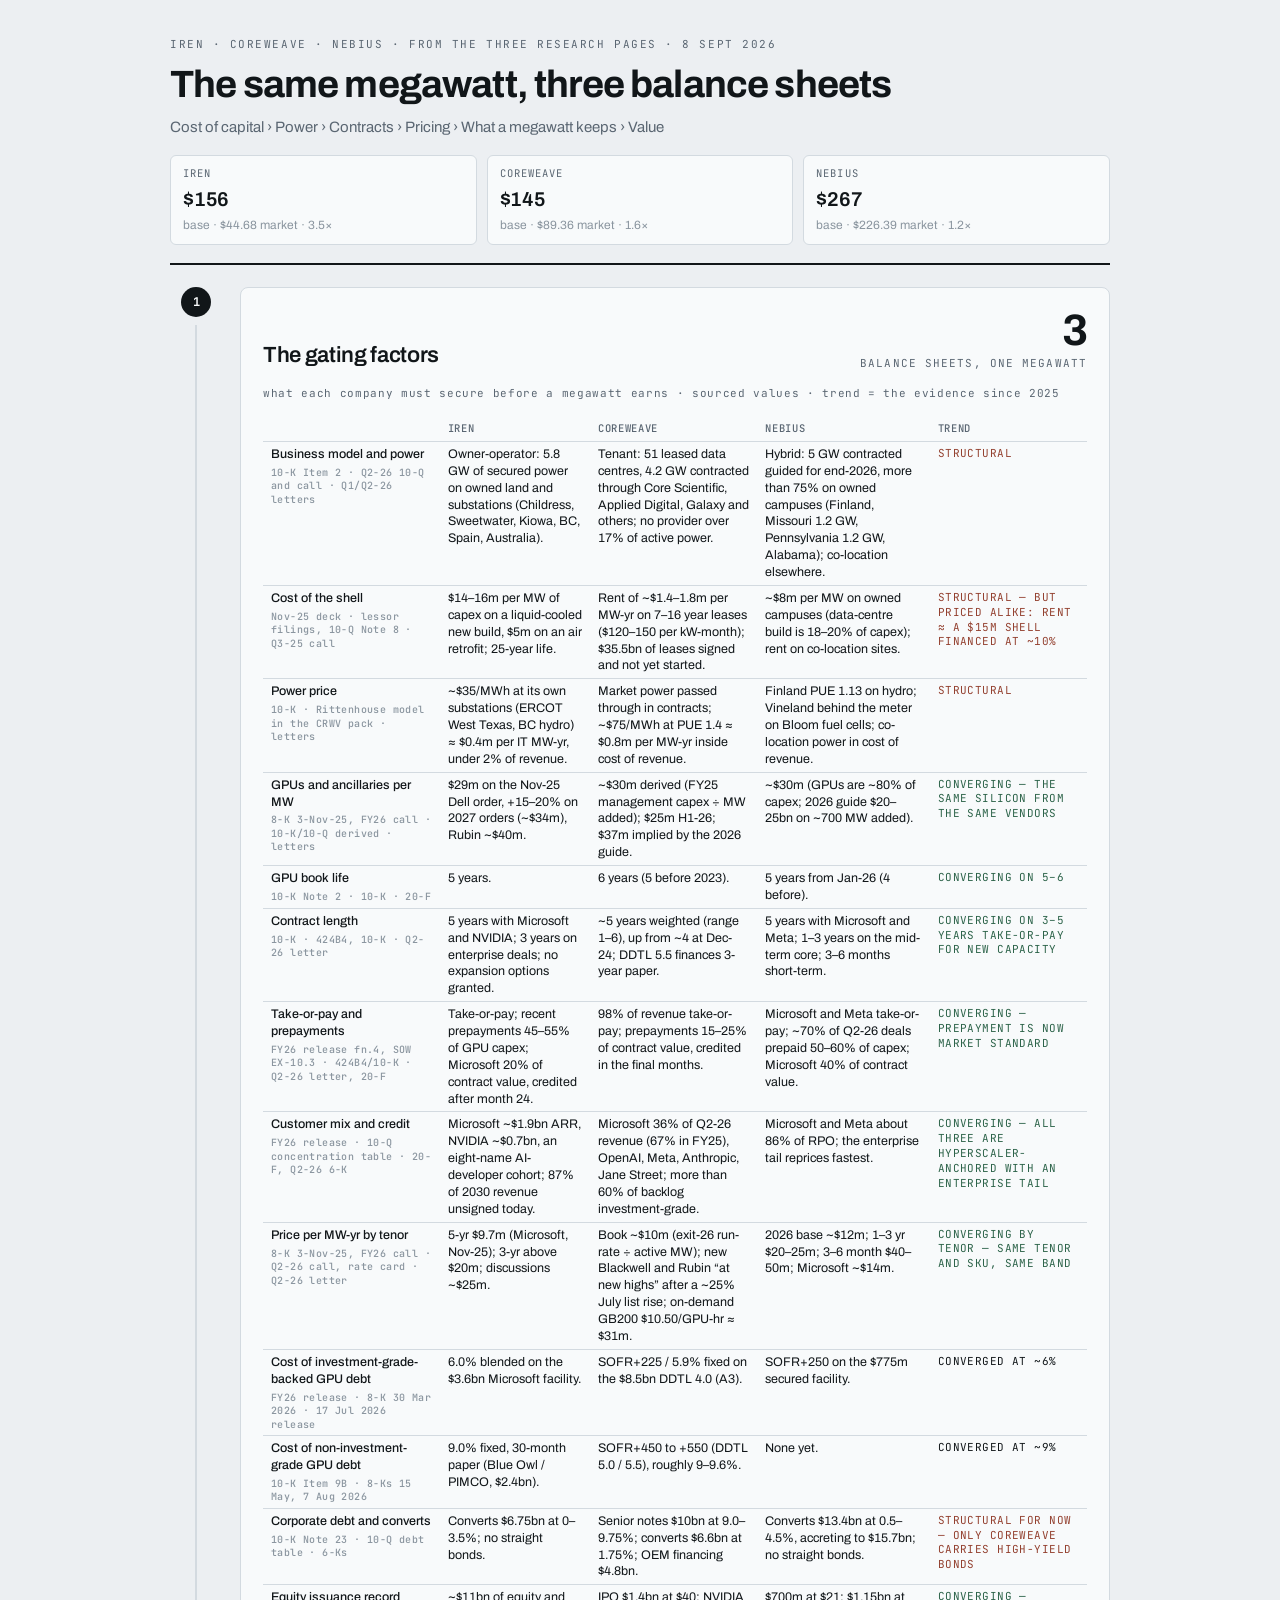
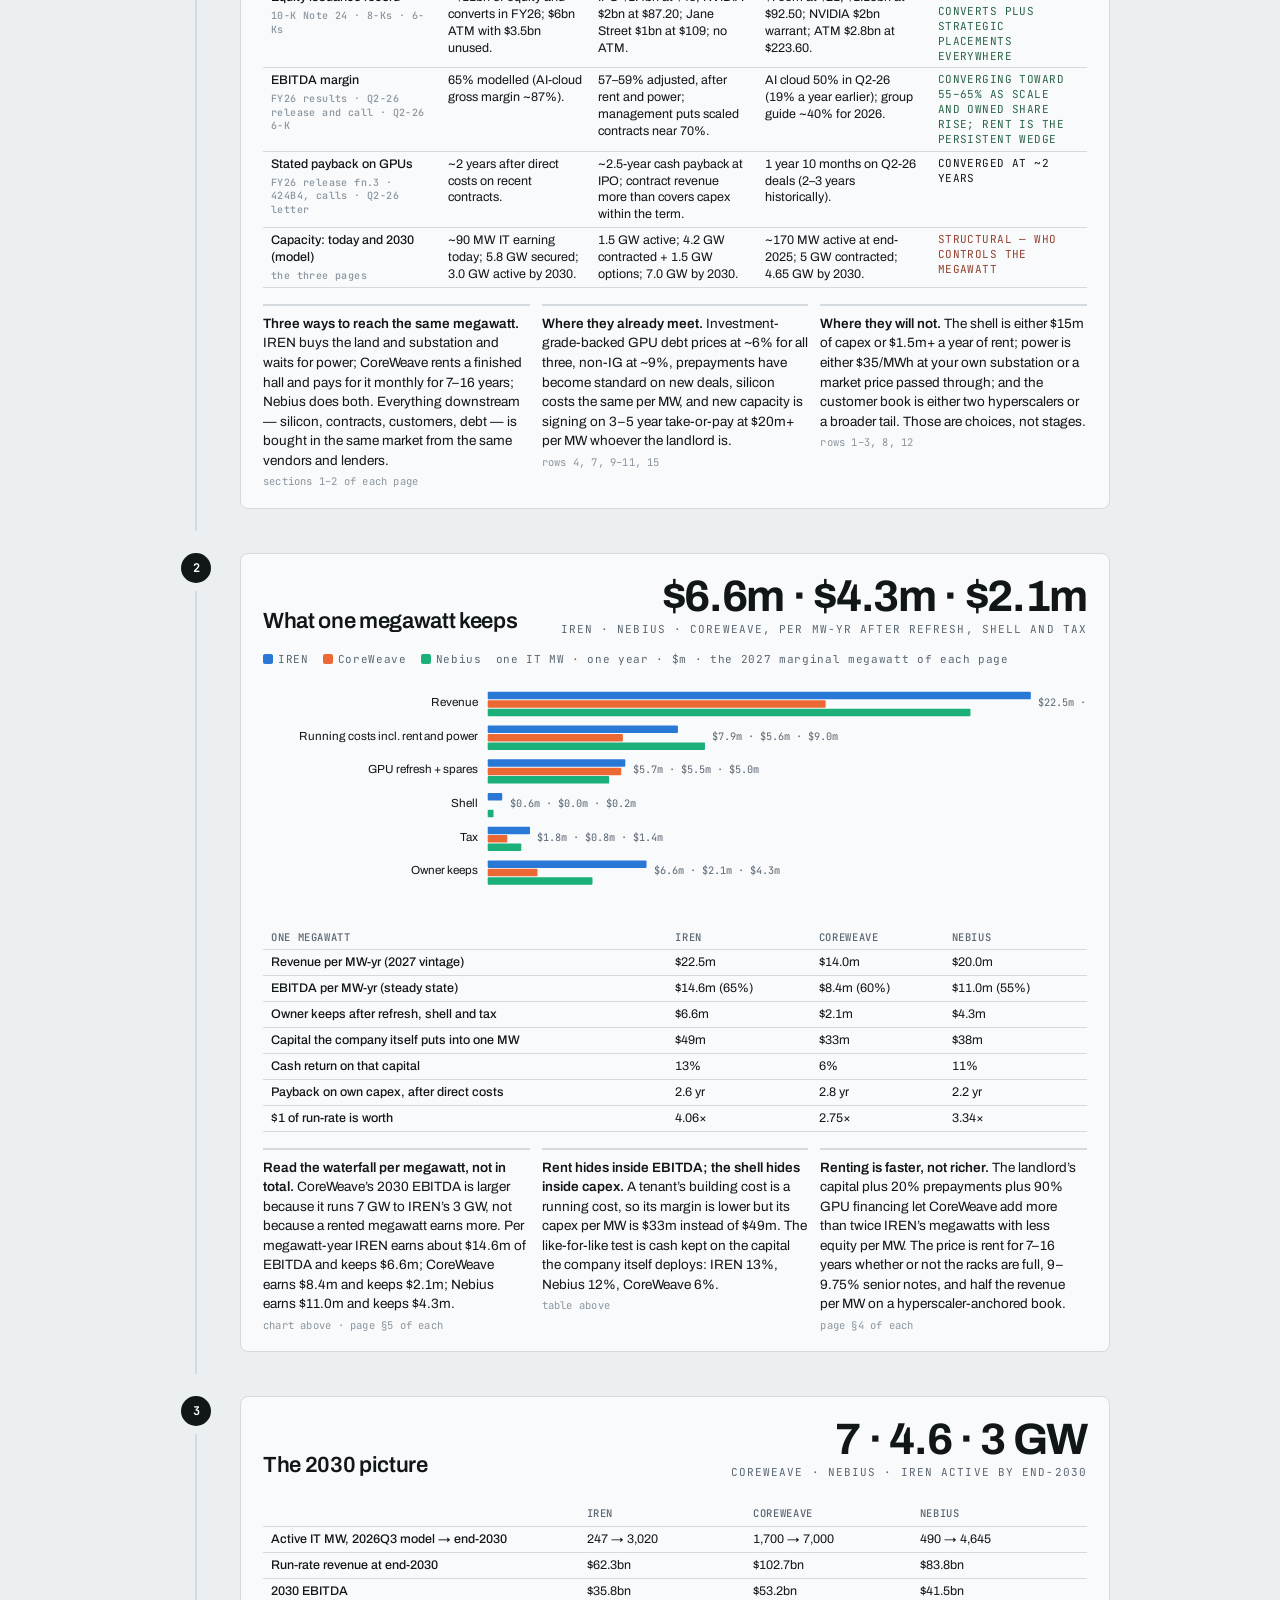
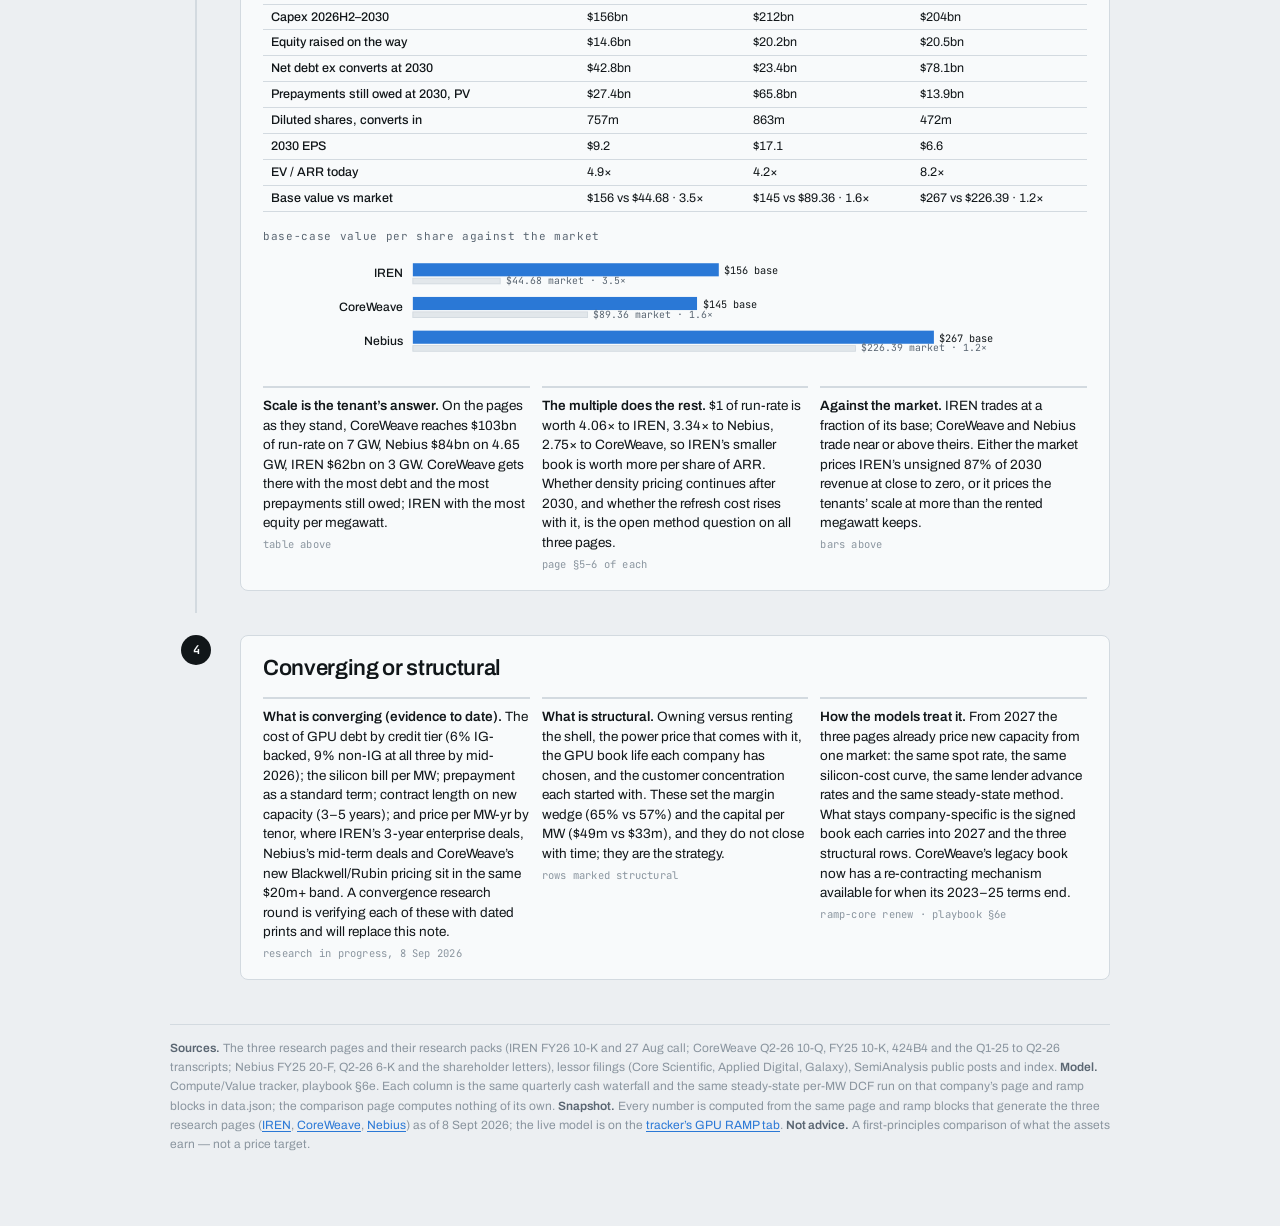
==== compare.html @ 55404c1c "compare.html: the three-way comparison page (spec §6f) — generated from the compare block and the th" ====
<!doctype html>
<html lang="en">
<head>
<meta charset="utf-8">
<meta name="viewport" content="width=device-width,initial-scale=1">
<style>:root{color-scheme:light dark}body{margin:0}</style>
<link rel="stylesheet" href="https://fonts.googleapis.com/css2?family=Archivo:wght@400;500;600;700&family=JetBrains+Mono:wght@400;500;700&display=swap">
</head>
<body>
<style>
:root{
  --paper:#ECEFF2; --card:#F8FAFB; --sunk:#E2E7EB;
  --ink:#111619; --soft:#5A6672; --faint:#8A959F; --line:#D3DAE0; --grid:#E6EAEE;
  --accent:#2a78d6;
  --s1:#2a78d6; --s1u:#86b6ef; --s2:#eb6834; --s3:#1baf7a; --s4:#eda100;
  --pos:#2C6349; --neg:#93402F;
}
@media (prefers-color-scheme:dark){:root:not([data-theme="light"]){
  --paper:#0D1115; --card:#161C22; --sunk:#11161B;
  --ink:#E5EAEE; --soft:#8B98A5; --faint:#65727E; --line:#252E37; --grid:#1F272F;
  --accent:#3987e5;
  --s1:#3987e5; --s1u:#1c5cab; --s2:#d95926; --s3:#199e70; --s4:#c98500;
  --pos:#71C098; --neg:#DB8A75;
}}
:root[data-theme="dark"]{
  --paper:#0D1115; --card:#161C22; --sunk:#11161B;
  --ink:#E5EAEE; --soft:#8B98A5; --faint:#65727E; --line:#252E37; --grid:#1F272F;
  --accent:#3987e5;
  --s1:#3987e5; --s1u:#1c5cab; --s2:#d95926; --s3:#199e70; --s4:#c98500;
  --pos:#71C098; --neg:#DB8A75;
}
*{box-sizing:border-box}
body{background:var(--paper);color:var(--ink);font-family:Archivo,system-ui,-apple-system,sans-serif;font-size:15px;line-height:1.5;margin:0;padding:36px 20px 72px;-webkit-font-smoothing:antialiased}
.wrap{max-width:940px;margin:0 auto;display:flex;flex-direction:column;gap:22px}
.mono{font-family:"JetBrains Mono",monospace}

header{display:flex;flex-direction:column;gap:12px;border-bottom:2px solid var(--ink);padding-bottom:18px}
.kicker{font-family:"JetBrains Mono",monospace;font-size:11px;letter-spacing:.14em;text-transform:uppercase;color:var(--soft)}
h1{font-size:38px;font-weight:700;letter-spacing:-.022em;margin:0;line-height:1.05;text-wrap:balance}
.sub{color:var(--soft);font-size:15px;max-width:60ch;margin:0}
.facts{display:grid;grid-template-columns:repeat(5,1fr);gap:10px;margin-top:4px}
.fact.base{border-color:var(--accent);box-shadow:inset 3px 0 0 var(--accent)}
.fact{background:var(--card);border:1px solid var(--line);border-radius:6px;padding:10px 12px;display:flex;flex-direction:column;gap:2px}
.fact .l{font-family:"JetBrains Mono",monospace;font-size:10.5px;letter-spacing:.1em;text-transform:uppercase;color:var(--soft)}
.fact .v{font-size:20px;font-weight:600;letter-spacing:-.01em}
.fact .n{font-size:12px;color:var(--faint)}

.step{display:grid;grid-template-columns:52px 1fr;gap:0 18px;position:relative}
.rail{display:flex;flex-direction:column;align-items:center;gap:8px}
.rail .num{font-family:"JetBrains Mono",monospace;font-size:12px;font-weight:700;color:var(--card);background:var(--ink);width:30px;height:30px;border-radius:50%;display:flex;align-items:center;justify-content:center;flex:none}
.rail .bar{width:2px;flex:1;background:var(--line)}
.step:last-of-type .rail .bar{background:transparent}
.card{background:var(--card);border:1px solid var(--line);border-radius:8px;padding:20px 22px 18px;display:flex;flex-direction:column;gap:16px;margin-bottom:22px;min-width:0}
.head{display:grid;grid-template-columns:1fr auto;gap:16px;align-items:end}
.head h2{font-size:22px;font-weight:600;letter-spacing:-.015em;margin:0;line-height:1.15;text-wrap:balance}
.head .q{font-size:13px;color:var(--soft);margin:3px 0 0}
.hero{text-align:right;line-height:1}
.hero .v{font-size:44px;font-weight:700;letter-spacing:-.03em}
.hero .u{font-family:"JetBrains Mono",monospace;font-size:11px;letter-spacing:.1em;text-transform:uppercase;color:var(--soft);margin-top:6px}
figure{margin:0;display:flex;flex-direction:column;gap:8px;min-width:0}
figure .cap{font-family:"JetBrains Mono",monospace;font-size:11px;letter-spacing:.06em;color:var(--soft);display:flex;gap:14px;flex-wrap:wrap;align-items:center}
.sw{display:inline-block;width:10px;height:10px;border-radius:2px;vertical-align:-1px;margin-right:5px}
.scroll{overflow-x:auto}
svg{display:block;max-width:100%;height:auto}
svg text{font-family:Archivo,system-ui,sans-serif;fill:var(--ink)}
svg .m{font-family:"JetBrains Mono",monospace;font-variant-numeric:tabular-nums}
svg .soft{fill:var(--soft)}
svg .faint{fill:var(--faint)}
svg .grid{stroke:var(--grid);stroke-width:1}
svg .axis{stroke:var(--line);stroke-width:1}
svg .sep{stroke:var(--card);stroke-width:2}
svg rect.hit{fill:transparent;cursor:default}
.notes{display:grid;grid-template-columns:repeat(3,1fr);gap:12px}
.note{font-size:13.5px;line-height:1.45;color:var(--ink);border-top:2px solid var(--line);padding-top:8px}
.note b{font-weight:600}
.note .src{display:block;font-family:"JetBrains Mono",monospace;font-size:10.5px;color:var(--faint);margin-top:4px;letter-spacing:.02em}
.two{display:grid;grid-template-columns:1fr 1fr;gap:18px;align-items:start}
.tiles{display:grid;grid-template-columns:repeat(4,1fr);gap:10px}
.tile{background:var(--sunk);border-radius:6px;padding:10px 12px}
.tile .l{font-family:"JetBrains Mono",monospace;font-size:10.5px;letter-spacing:.1em;text-transform:uppercase;color:var(--soft)}
.tile .v{font-size:22px;font-weight:600;letter-spacing:-.01em;margin-top:2px}
.tile .n{font-size:12px;color:var(--faint)}
details{font-size:12.5px;color:var(--soft)}
summary{cursor:pointer;font-family:"JetBrains Mono",monospace;font-size:11px;letter-spacing:.08em;text-transform:uppercase;color:var(--faint)}
summary:focus-visible{outline:2px solid var(--accent);outline-offset:2px}
table{border-collapse:collapse;width:100%;margin-top:8px;font-variant-numeric:tabular-nums}
th,td{text-align:right;padding:4px 8px;border-bottom:1px solid var(--line);font-size:12px}
th:first-child,td:first-child{text-align:left}
th{font-family:"JetBrains Mono",monospace;font-weight:500;color:var(--soft);font-size:10.5px;letter-spacing:.06em;text-transform:uppercase}
.tip{position:fixed;pointer-events:none;background:var(--ink);color:var(--card);font-family:"JetBrains Mono",monospace;font-size:11.5px;padding:6px 9px;border-radius:4px;white-space:nowrap;z-index:9;display:none;line-height:1.4}
.ledger{font-family:"JetBrains Mono",monospace;font-size:13px;display:grid;grid-template-columns:1fr auto;gap:3px 18px;font-variant-numeric:tabular-nums}
.ledger .k{color:var(--soft)}
.ledger .t{border-top:1px solid var(--ink);padding-top:5px;margin-top:3px;font-weight:700}
.fold{align-self:start}
.fold[open]{display:flex;flex-direction:column-reverse;gap:6px}
.fold summary{display:grid;grid-template-columns:1fr auto;gap:3px 18px;font-family:"JetBrains Mono",monospace;font-size:13px;font-weight:700;font-variant-numeric:tabular-nums;text-transform:none;letter-spacing:0;color:var(--ink);border-top:1px solid var(--ink);padding-top:5px;cursor:pointer;list-style:none}
.fold summary::-webkit-details-marker{display:none}
.fold summary .k{color:var(--soft)}.fold summary .k::before{content:"▸ ";color:var(--faint);font-weight:400}.fold[open] summary .k::before{content:"▾ "}
.fold summary:focus-visible{outline:2px solid var(--accent);outline-offset:2px}
.fold .ledger{padding-bottom:4px}
.ledger-wrap table{margin-top:0;min-width:1900px}
.ledger-wrap th,.ledger-wrap td{white-space:nowrap;padding:3px 8px;font-size:11.5px;font-family:"JetBrains Mono",monospace;line-height:1.35;text-align:right}
.ledger-wrap th{position:sticky;top:0;background:var(--card);z-index:2;font-size:10.5px;line-height:1.2;vertical-align:bottom;color:var(--soft)}
.ledger-wrap th:first-child,.ledger-wrap td:first-child{position:sticky;left:0;background:var(--card);z-index:1;text-align:left;font-family:Archivo,system-ui,sans-serif;font-size:12px;min-width:236px}
.ledger-wrap th:first-child{z-index:3}
.ledger-wrap th.ye{color:var(--ink);font-weight:700}.ledger-wrap td.ye{font-weight:600}
.ledger-wrap .past{color:var(--faint)}
.ledger-wrap tr.sec td{position:static;font-family:"JetBrains Mono",monospace;font-size:10px;letter-spacing:.12em;text-transform:uppercase;color:var(--accent);padding:10px 8px 2px;border-bottom:none;text-align:left}
.ledger-wrap td.pos{color:var(--pos)}.ledger-wrap td.neg{color:var(--neg)}
footer{border-top:1px solid var(--line);padding-top:14px;font-size:12px;color:var(--faint);line-height:1.6}
footer b{color:var(--soft);font-weight:600}
footer a{color:var(--accent);text-decoration:underline;text-underline-offset:2px}
@media (max-width:720px){
  h1{font-size:30px}.facts,.tiles{grid-template-columns:1fr 1fr}.fact.base{grid-column:1/-1}.notes,.two{grid-template-columns:1fr}
  .step{grid-template-columns:36px 1fr;gap:0 10px}.rail .num{width:26px;height:26px;font-size:11px}
  .head{grid-template-columns:1fr}.hero{text-align:left}.hero .v{font-size:36px}.card{padding:16px 14px}
}
@media (prefers-reduced-motion:reduce){*{transition:none!important}}
</style>
<style>table.cmp td.k{font-weight:500;white-space:normal;min-width:150px}table.cmp td{white-space:normal;vertical-align:top;font-size:12.5px;line-height:1.35;text-align:left}table.cmp th{text-align:left}table.cmp td.trend{font-family:"JetBrains Mono",monospace;font-size:11px;letter-spacing:.04em;text-transform:uppercase;white-space:normal}table.cmp td.converging{color:var(--pos)}table.cmp td.structural{color:var(--neg)}table.cmp td.k .src{display:block;font-family:"JetBrains Mono",monospace;font-size:10px;color:var(--faint);letter-spacing:.04em;margin-top:3px;text-transform:none}.facts{grid-template-columns:repeat(3,1fr)}</style>
<title>The same megawatt, three balance sheets</title>
<div class="wrap">
<header>
  <div class="kicker">IREN · CoreWeave · Nebius · from the three research pages · 8 Sept 2026</div>
  <h1>The same megawatt, three balance sheets</h1>
  <p class="sub">Cost of capital › Power › Contracts › Pricing › What a megawatt keeps › Value</p>
  <div class="facts"><div class="fact"><span class="l">IREN</span><span class="v">$156</span><span class="n">base · $44.68 market · 3.5×</span></div><div class="fact"><span class="l">CoreWeave</span><span class="v">$145</span><span class="n">base · $89.36 market · 1.6×</span></div><div class="fact"><span class="l">Nebius</span><span class="v">$267</span><span class="n">base · $226.39 market · 1.2×</span></div></div>
</header>
<section class="step"><div class="rail"><div class="num">1</div><div class="bar"></div></div><div class="card"><div class="head"><div><h2>The gating factors</h2></div><div class="hero"><div class="v">3</div><div class="u">balance sheets, one megawatt</div></div></div><figure><div class="cap"><span>what each company must secure before a megawatt earns · sourced values · trend = the evidence since 2025</span></div><div class="scroll"><table class="cmp"><thead><tr><th></th><th>IREN</th><th>CoreWeave</th><th>Nebius</th><th>Trend</th></tr></thead><tbody><tr><td class="k">Business model and power<span class="src">10-K Item 2 · Q2-26 10-Q and call · Q1/Q2-26 letters</span></td><td>Owner-operator: 5.8 GW of secured power on owned land and substations (Childress, Sweetwater, Kiowa, BC, Spain, Australia).</td><td>Tenant: 51 leased data centres, 4.2 GW contracted through Core Scientific, Applied Digital, Galaxy and others; no provider over 17% of active power.</td><td>Hybrid: 5 GW contracted guided for end-2026, more than 75% on owned campuses (Finland, Missouri 1.2 GW, Pennsylvania 1.2 GW, Alabama); co-location elsewhere.</td><td class="trend structural">structural</td></tr><tr><td class="k">Cost of the shell<span class="src">Nov-25 deck · lessor filings, 10-Q Note 8 · Q3-25 call</span></td><td>$14–16m per MW of capex on a liquid-cooled new build, $5m on an air retrofit; 25-year life.</td><td>Rent of ~$1.4–1.8m per MW-yr on 7–16 year leases ($120–150 per kW-month); $35.5bn of leases signed and not yet started.</td><td>~$8m per MW on owned campuses (data-centre build is 18–20% of capex); rent on co-location sites.</td><td class="trend structural">structural — but priced alike: rent ≈ a $15m shell financed at ~10%</td></tr><tr><td class="k">Power price<span class="src">10-K · Rittenhouse model in the CRWV pack · letters</span></td><td>~$35/MWh at its own substations (ERCOT West Texas, BC hydro) ≈ $0.4m per IT MW-yr, under 2% of revenue.</td><td>Market power passed through in contracts; ~$75/MWh at PUE 1.4 ≈ $0.8m per MW-yr inside cost of revenue.</td><td>Finland PUE 1.13 on hydro; Vineland behind the meter on Bloom fuel cells; co-location power in cost of revenue.</td><td class="trend structural">structural</td></tr><tr><td class="k">GPUs and ancillaries per MW<span class="src">8-K 3-Nov-25, FY26 call · 10-K/10-Q derived · letters</span></td><td>$29m on the Nov-25 Dell order, +15–20% on 2027 orders (~$34m), Rubin ~$40m.</td><td>~$30m derived (FY25 management capex ÷ MW added); $25m H1-26; $37m implied by the 2026 guide.</td><td>~$30m (GPUs are ~80% of capex; 2026 guide $20–25bn on ~700 MW added).</td><td class="trend converging">converging — the same silicon from the same vendors</td></tr><tr><td class="k">GPU book life<span class="src">10-K Note 2 · 10-K · 20-F</span></td><td>5 years.</td><td>6 years (5 before 2023).</td><td>5 years from Jan-26 (4 before).</td><td class="trend converging">converging on 5–6</td></tr><tr><td class="k">Contract length<span class="src">10-K · 424B4, 10-K · Q2-26 letter</span></td><td>5 years with Microsoft and NVIDIA; 3 years on enterprise deals; no expansion options granted.</td><td>~5 years weighted (range 1–6), up from ~4 at Dec-24; DDTL 5.5 finances 3-year paper.</td><td>5 years with Microsoft and Meta; 1–3 years on the mid-term core; 3–6 months short-term.</td><td class="trend converging">converging on 3–5 years take-or-pay for new capacity</td></tr><tr><td class="k">Take-or-pay and prepayments<span class="src">FY26 release fn.4, SOW EX-10.3 · 424B4/10-K · Q2-26 letter, 20-F</span></td><td>Take-or-pay; recent prepayments 45–55% of GPU capex; Microsoft 20% of contract value, credited after month 24.</td><td>98% of revenue take-or-pay; prepayments 15–25% of contract value, credited in the final months.</td><td>Microsoft and Meta take-or-pay; ~70% of Q2-26 deals prepaid 50–60% of capex; Microsoft 40% of contract value.</td><td class="trend converging">converging — prepayment is now market standard</td></tr><tr><td class="k">Customer mix and credit<span class="src">FY26 release · 10-Q concentration table · 20-F, Q2-26 6-K</span></td><td>Microsoft ~$1.9bn ARR, NVIDIA ~$0.7bn, an eight-name AI-developer cohort; 87% of 2030 revenue unsigned today.</td><td>Microsoft 36% of Q2-26 revenue (67% in FY25), OpenAI, Meta, Anthropic, Jane Street; more than 60% of backlog investment-grade.</td><td>Microsoft and Meta about 86% of RPO; the enterprise tail reprices fastest.</td><td class="trend converging">converging — all three are hyperscaler-anchored with an enterprise tail</td></tr><tr><td class="k">Price per MW-yr by tenor<span class="src">8-K 3-Nov-25, FY26 call · Q2-26 call, rate card · Q2-26 letter</span></td><td>5-yr $9.7m (Microsoft, Nov-25); 3-yr above $20m; discussions ~$25m.</td><td>Book ~$10m (exit-26 run-rate ÷ active MW); new Blackwell and Rubin “at new highs” after a ~25% July list rise; on-demand GB200 $10.50/GPU-hr ≈ $31m.</td><td>2026 base ~$12m; 1–3 yr $20–25m; 3–6 month $40–50m; Microsoft ~$14m.</td><td class="trend converging">converging by tenor — same tenor and SKU, same band</td></tr><tr><td class="k">Cost of investment-grade-backed GPU debt<span class="src">FY26 release · 8-K 30 Mar 2026 · 17 Jul 2026 release</span></td><td>6.0% blended on the $3.6bn Microsoft facility.</td><td>SOFR+225 / 5.9% fixed on the $8.5bn DDTL 4.0 (A3).</td><td>SOFR+250 on the $775m secured facility.</td><td class="trend converged">converged at ~6%</td></tr><tr><td class="k">Cost of non-investment-grade GPU debt<span class="src">10-K Item 9B · 8-Ks 15 May, 7 Aug 2026</span></td><td>9.0% fixed, 30-month paper (Blue Owl / PIMCO, $2.4bn).</td><td>SOFR+450 to +550 (DDTL 5.0 / 5.5), roughly 9–9.6%.</td><td>None yet.</td><td class="trend converged">converged at ~9%</td></tr><tr><td class="k">Corporate debt and converts<span class="src">10-K Note 23 · 10-Q debt table · 6-Ks</span></td><td>Converts $6.75bn at 0–3.5%; no straight bonds.</td><td>Senior notes $10bn at 9.0–9.75%; converts $6.6bn at 1.75%; OEM financing $4.8bn.</td><td>Converts $13.4bn at 0.5–4.5%, accreting to $15.7bn; no straight bonds.</td><td class="trend structural">structural for now — only CoreWeave carries high-yield bonds</td></tr><tr><td class="k">Equity issuance record<span class="src">10-K Note 24 · 8-Ks · 6-Ks</span></td><td>~$11bn of equity and converts in FY26; $6bn ATM with $3.5bn unused.</td><td>IPO $1.4bn at $40; NVIDIA $2bn at $87.20; Jane Street $1bn at $109; no ATM.</td><td>$700m at $21; $1.15bn at $92.50; NVIDIA $2bn warrant; ATM $2.8bn at $223.60.</td><td class="trend converging">converging — converts plus strategic placements everywhere</td></tr><tr><td class="k">EBITDA margin<span class="src">FY26 results · Q2-26 release and call · Q2-26 6-K</span></td><td>65% modelled (AI-cloud gross margin ~87%).</td><td>57–59% adjusted, after rent and power; management puts scaled contracts near 70%.</td><td>AI cloud 50% in Q2-26 (19% a year earlier); group guide ~40% for 2026.</td><td class="trend converging">converging toward 55–65% as scale and owned share rise; rent is the persistent wedge</td></tr><tr><td class="k">Stated payback on GPUs<span class="src">FY26 release fn.3 · 424B4, calls · Q2-26 letter</span></td><td>~2 years after direct costs on recent contracts.</td><td>~2.5-year cash payback at IPO; contract revenue more than covers capex within the term.</td><td>1 year 10 months on Q2-26 deals (2–3 years historically).</td><td class="trend converged">converged at ~2 years</td></tr><tr><td class="k">Capacity: today and 2030 (model)<span class="src">the three pages</span></td><td>~90 MW IT earning today; 5.8 GW secured; 3.0 GW active by 2030.</td><td>1.5 GW active; 4.2 GW contracted + 1.5 GW options; 7.0 GW by 2030.</td><td>~170 MW active at end-2025; 5 GW contracted; 4.65 GW by 2030.</td><td class="trend structural">structural — who controls the megawatt</td></tr></tbody></table></div></figure><div class="notes"><div class="note"><b>Three ways to reach the same megawatt.</b> IREN buys the land and substation and waits for power; CoreWeave rents a finished hall and pays for it monthly for 7–16 years; Nebius does both. Everything downstream — silicon, contracts, customers, debt — is bought in the same market from the same vendors and lenders.<span class="src">sections 1–2 of each page</span></div><div class="note"><b>Where they already meet.</b> Investment-grade-backed GPU debt prices at ~6% for all three, non-IG at ~9%, prepayments have become standard on new deals, silicon costs the same per MW, and new capacity is signing on 3–5 year take-or-pay at $20m+ per MW whoever the landlord is.<span class="src">rows 4, 7, 9–11, 15</span></div><div class="note"><b>Where they will not.</b> The shell is either $15m of capex or $1.5m+ a year of rent; power is either $35/MWh at your own substation or a market price passed through; and the customer book is either two hyperscalers or a broader tail. Those are choices, not stages.<span class="src">rows 1–3, 8, 12</span></div></div></div></section>
<section class="step"><div class="rail"><div class="num">2</div><div class="bar"></div></div><div class="card"><div class="head"><div><h2>What one megawatt keeps</h2></div><div class="hero"><div class="v">$6.6m · $4.3m · $2.1m</div><div class="u">IREN · Nebius · CoreWeave, per MW-yr after refresh, shell and tax</div></div></div><figure><div class="cap"><span><i class="sw" style="background:var(--s1)"></i>IREN</span><span><i class="sw" style="background:var(--s2)"></i>CoreWeave</span><span><i class="sw" style="background:var(--s3)"></i>Nebius</span><span>one IT MW · one year · $m · the 2027 marginal megawatt of each page</span></div><div class="scroll"><svg viewBox="0 0 880 242" width="880" height="242" xmlns="http://www.w3.org/2000/svg"><text x="230" y="33" text-anchor="end" font-size="12.5">Revenue</text><rect x="240" y="18" width="580" height="8" fill="var(--s1)" rx="1"/><rect x="240" y="27" width="360.8888888888889" height="8" fill="var(--s2)" rx="1"/><rect x="240" y="36" width="515.5555555555555" height="8" fill="var(--s3)" rx="1"/><text x="828" y="33" font-size="11" class="m soft">$22.5m · $14.0m · $20.0m</text><text x="230" y="69" text-anchor="end" font-size="12.5">Running costs incl. rent and power</text><rect x="240" y="54" width="203.12888888888892" height="8" fill="var(--s1)" rx="1"/><rect x="240" y="63" width="144.35555555555555" height="8" fill="var(--s2)" rx="1"/><rect x="240" y="72" width="232" height="8" fill="var(--s3)" rx="1"/><text x="480" y="69" font-size="11" class="m soft">$7.9m · $5.6m · $9.0m</text><text x="230" y="105" text-anchor="end" font-size="12.5">GPU refresh + spares</text><rect x="240" y="90" width="146.93333333333334" height="8" fill="var(--s1)" rx="1"/><rect x="240" y="99" width="142.55111111111114" height="8" fill="var(--s2)" rx="1"/><rect x="240" y="108" width="129.66222222222223" height="8" fill="var(--s3)" rx="1"/><text x="394.93333333333334" y="105" font-size="11" class="m soft">$5.7m · $5.5m · $5.0m</text><text x="230" y="141" text-anchor="end" font-size="12.5">Shell</text><rect x="240" y="126" width="15.466666666666669" height="8" fill="var(--s1)" rx="1"/><rect x="240" y="135" width="0" height="8" fill="var(--s2)" rx="1"/><rect x="240" y="144" width="6.186666666666667" height="8" fill="var(--s3)" rx="1"/><text x="263.4666666666667" y="141" font-size="11" class="m soft">$0.6m · $0.0m · $0.2m</text><text x="230" y="177" text-anchor="end" font-size="12.5">Tax</text><rect x="240" y="162" width="45.111111111111086" height="8" fill="var(--s1)" rx="1"/><rect x="240" y="171" width="20.879999999999995" height="8" fill="var(--s2)" rx="1"/><rect x="240" y="180" width="35.83111111111111" height="8" fill="var(--s3)" rx="1"/><text x="293.1111111111111" y="177" font-size="11" class="m soft">$1.8m · $0.8m · $1.4m</text><text x="230" y="213" text-anchor="end" font-size="12.5">Owner keeps</text><rect x="240" y="198" width="169.61777777777775" height="8" fill="var(--s1)" rx="1"/><rect x="240" y="207" width="53.102222222222224" height="8" fill="var(--s2)" rx="1"/><rect x="240" y="216" width="111.87555555555554" height="8" fill="var(--s3)" rx="1"/><text x="417.61777777777775" y="213" font-size="11" class="m soft">$6.6m · $2.1m · $4.3m</text></svg></div></figure><div class="scroll"><table class="cmp"><thead><tr><th>One megawatt</th><th>IREN</th><th>CoreWeave</th><th>Nebius</th></tr></thead><tbody><tr><td class="k">Revenue per MW-yr (2027 vintage)</td><td>$22.5m</td><td>$14.0m</td><td>$20.0m</td></tr><tr><td class="k">EBITDA per MW-yr (steady state)</td><td>$14.6m (65%)</td><td>$8.4m (60%)</td><td>$11.0m (55%)</td></tr><tr><td class="k">Owner keeps after refresh, shell and tax</td><td>$6.6m</td><td>$2.1m</td><td>$4.3m</td></tr><tr><td class="k">Capital the company itself puts into one MW</td><td>$49m</td><td>$33m</td><td>$38m</td></tr><tr><td class="k">Cash return on that capital</td><td>13%</td><td>6%</td><td>11%</td></tr><tr><td class="k">Payback on own capex, after direct costs</td><td>2.6 yr</td><td>2.8 yr</td><td>2.2 yr</td></tr><tr><td class="k">$1 of run-rate is worth</td><td>4.06×</td><td>2.75×</td><td>3.34×</td></tr></tbody></table></div><div class="notes"><div class="note"><b>Read the waterfall per megawatt, not in total.</b> CoreWeave’s 2030 EBITDA is larger because it runs 7 GW to IREN’s 3 GW, not because a rented megawatt earns more. Per megawatt-year IREN earns about $14.6m of EBITDA and keeps $6.6m; CoreWeave earns $8.4m and keeps $2.1m; Nebius earns $11.0m and keeps $4.3m.<span class="src">chart above · page §5 of each</span></div><div class="note"><b>Rent hides inside EBITDA; the shell hides inside capex.</b> A tenant’s building cost is a running cost, so its margin is lower but its capex per MW is $33m instead of $49m. The like-for-like test is cash kept on the capital the company itself deploys: IREN 13%, Nebius 12%, CoreWeave 6%.<span class="src">table above</span></div><div class="note"><b>Renting is faster, not richer.</b> The landlord’s capital plus 20% prepayments plus 90% GPU financing let CoreWeave add more than twice IREN’s megawatts with less equity per MW. The price is rent for 7–16 years whether or not the racks are full, 9–9.75% senior notes, and half the revenue per MW on a hyperscaler-anchored book.<span class="src">page §4 of each</span></div></div></div></section>
<section class="step"><div class="rail"><div class="num">3</div><div class="bar"></div></div><div class="card"><div class="head"><div><h2>The 2030 picture</h2></div><div class="hero"><div class="v">7 · 4.6 · 3 GW</div><div class="u">CoreWeave · Nebius · IREN active by end-2030</div></div></div><div class="scroll"><table class="cmp"><thead><tr><th></th><th>IREN</th><th>CoreWeave</th><th>Nebius</th></tr></thead><tbody><tr><td class="k">Active IT MW, 2026Q3 model → end-2030</td><td>247 → 3,020</td><td>1,700 → 7,000</td><td>490 → 4,645</td></tr><tr><td class="k">Run-rate revenue at end-2030</td><td>$62.3bn</td><td>$102.7bn</td><td>$83.8bn</td></tr><tr><td class="k">2030 EBITDA</td><td>$35.8bn</td><td>$53.2bn</td><td>$41.5bn</td></tr><tr><td class="k">Capex 2026H2–2030</td><td>$156bn</td><td>$212bn</td><td>$204bn</td></tr><tr><td class="k">Equity raised on the way</td><td>$14.6bn</td><td>$20.2bn</td><td>$20.5bn</td></tr><tr><td class="k">Net debt ex converts at 2030</td><td>$42.8bn</td><td>$23.4bn</td><td>$78.1bn</td></tr><tr><td class="k">Prepayments still owed at 2030, PV</td><td>$27.4bn</td><td>$65.8bn</td><td>$13.9bn</td></tr><tr><td class="k">Diluted shares, converts in</td><td>757m</td><td>863m</td><td>472m</td></tr><tr><td class="k">2030 EPS</td><td>$9.2</td><td>$17.1</td><td>$6.6</td></tr><tr><td class="k">EV / ARR today</td><td>4.9×</td><td>4.2×</td><td>8.2×</td></tr><tr><td class="k">Base value vs market</td><td>$156 vs $44.68 · 3.5×</td><td>$145 vs $89.36 · 1.6×</td><td>$267 vs $226.39 · 1.2×</td></tr></tbody></table></div><figure><div class="cap"><span>base-case value per share against the market</span></div><div class="scroll"><svg viewBox="0 0 880 126" width="880" height="126" xmlns="http://www.w3.org/2000/svg"><text x="150" y="27" text-anchor="end" font-size="13" font-weight="500">IREN</text><rect x="160" y="12" width="326.7728993257002" height="14" fill="var(--s1)" /><text x="492.7728993257002" y="24" font-size="11" class="m">$156 base</text><rect x="160" y="28" width="93.29970433672256" height="6" fill="var(--sunk)" stroke="var(--line)"/><text x="259.2997043367226" y="34" font-size="10.5" class="m soft">$44.68 market · 3.5×</text><text x="150" y="63" text-anchor="end" font-size="13" font-weight="500">CoreWeave</text><rect x="160" y="48" width="303.53890209609415" height="14" fill="var(--s1)" /><text x="469.53890209609415" y="60" font-size="11" class="m">$145 base</text><rect x="160" y="64" width="186.5994086734451" height="6" fill="var(--sunk)" stroke="var(--line)"/><text x="352.5994086734451" y="70" font-size="10.5" class="m soft">$89.36 market · 1.6×</text><text x="150" y="99" text-anchor="end" font-size="13" font-weight="500">Nebius</text><rect x="160" y="84" width="556.5217391304349" height="14" fill="var(--s1)" /><text x="722.5217391304349" y="96" font-size="11" class="m">$267 base</text><rect x="160" y="100" width="472.7421679675608" height="6" fill="var(--sunk)" stroke="var(--line)"/><text x="638.7421679675608" y="106" font-size="10.5" class="m soft">$226.39 market · 1.2×</text></svg></div></figure><div class="notes"><div class="note"><b>Scale is the tenant’s answer.</b> On the pages as they stand, CoreWeave reaches $103bn of run-rate on 7 GW, Nebius $84bn on 4.65 GW, IREN $62bn on 3 GW. CoreWeave gets there with the most debt and the most prepayments still owed; IREN with the most equity per megawatt.<span class="src">table above</span></div><div class="note"><b>The multiple does the rest.</b> $1 of run-rate is worth 4.06× to IREN, 3.34× to Nebius, 2.75× to CoreWeave, so IREN’s smaller book is worth more per share of ARR. Whether density pricing continues after 2030, and whether the refresh cost rises with it, is the open method question on all three pages.<span class="src">page §5–6 of each</span></div><div class="note"><b>Against the market.</b> IREN trades at a fraction of its base; CoreWeave and Nebius trade near or above theirs. Either the market prices IREN’s unsigned 87% of 2030 revenue at close to zero, or it prices the tenants’ scale at more than the rented megawatt keeps.<span class="src">bars above</span></div></div></div></section>
<section class="step"><div class="rail"><div class="num">4</div><div class="bar"></div></div><div class="card"><div class="head"><div><h2>Converging or structural</h2></div></div><div class="notes"><div class="note"><b>What is converging (evidence to date).</b> The cost of GPU debt by credit tier (6% IG-backed, 9% non-IG at all three by mid-2026); the silicon bill per MW; prepayment as a standard term; contract length on new capacity (3–5 years); and price per MW-yr by tenor, where IREN’s 3-year enterprise deals, Nebius’s mid-term deals and CoreWeave’s new Blackwell/Rubin pricing sit in the same $20m+ band. A convergence research round is verifying each of these with dated prints and will replace this note.<span class="src">research in progress, 8 Sep 2026</span></div><div class="note"><b>What is structural.</b> Owning versus renting the shell, the power price that comes with it, the GPU book life each company has chosen, and the customer concentration each started with. These set the margin wedge (65% vs 57%) and the capital per MW ($49m vs $33m), and they do not close with time; they are the strategy.<span class="src">rows marked structural</span></div><div class="note"><b>How the models treat it.</b> From 2027 the three pages already price new capacity from one market: the same spot rate, the same silicon-cost curve, the same lender advance rates and the same steady-state method. What stays company-specific is the signed book each carries into 2027 and the three structural rows. CoreWeave’s legacy book now has a re-contracting mechanism available for when its 2023–25 terms end.<span class="src">ramp-core renew · playbook §6e</span></div></div></div></section>
<footer>
  <b>Sources.</b> The three research pages and their research packs (IREN FY26 10-K and 27 Aug call; CoreWeave Q2-26 10-Q, FY25 10-K, 424B4 and the Q1-25 to Q2-26 transcripts; Nebius FY25 20-F, Q2-26 6-K and the shareholder letters), lessor filings (Core Scientific, Applied Digital, Galaxy), SemiAnalysis public posts and index.
  <b>Model.</b> Compute/Value tracker, playbook §6e. Each column is the same quarterly cash waterfall and the same steady-state per-MW DCF run on that company’s page and ramp blocks in data.json; the comparison page computes nothing of its own.
  <b>Snapshot.</b> Every number is computed from the same page and ramp blocks that generate the three research pages (<a href="/iren.html">IREN</a>, <a href="/crwv.html">CoreWeave</a>, <a href="/nbis.html">Nebius</a>) as of 8 Sept 2026; the live model is on the <a href="/">tracker’s GPU RAMP tab</a>. <b>Not advice.</b> A first-principles comparison of what the assets earn — not a price target.
</footer>
</div>
</body>
</html>
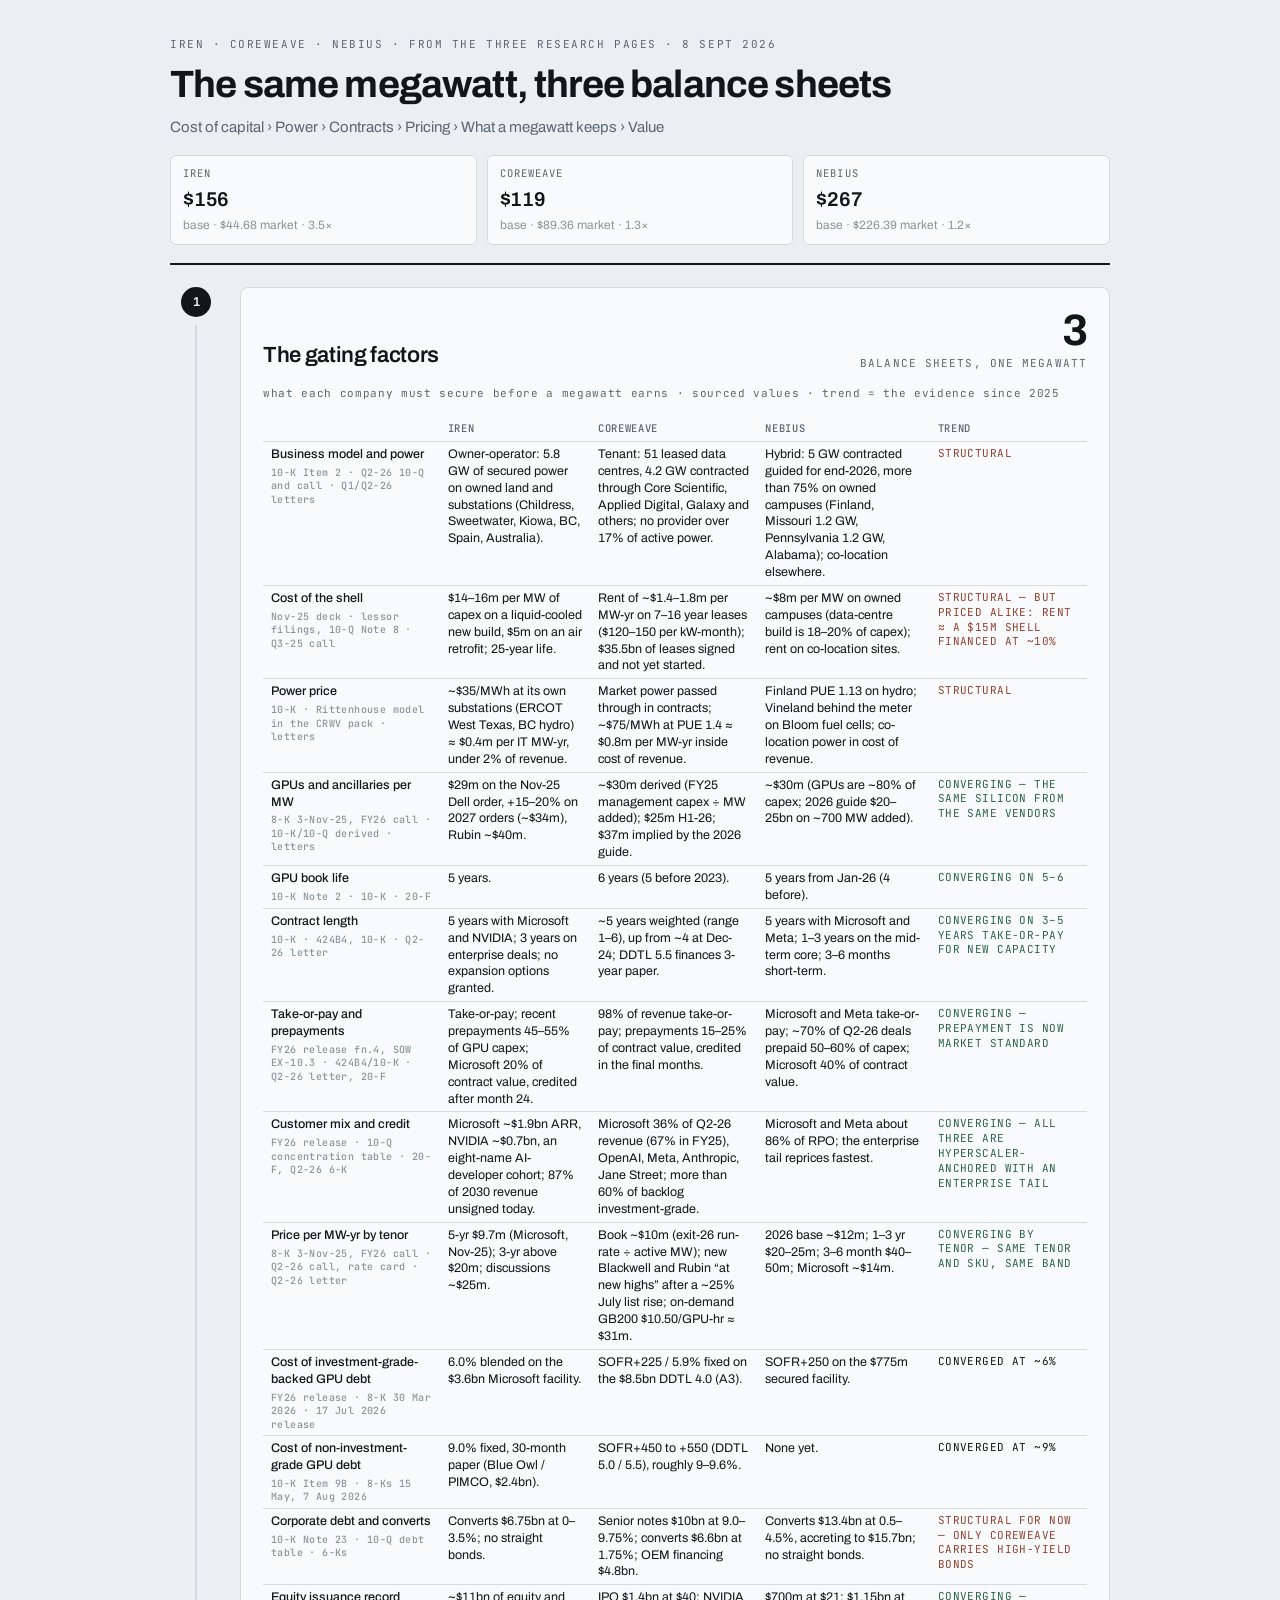
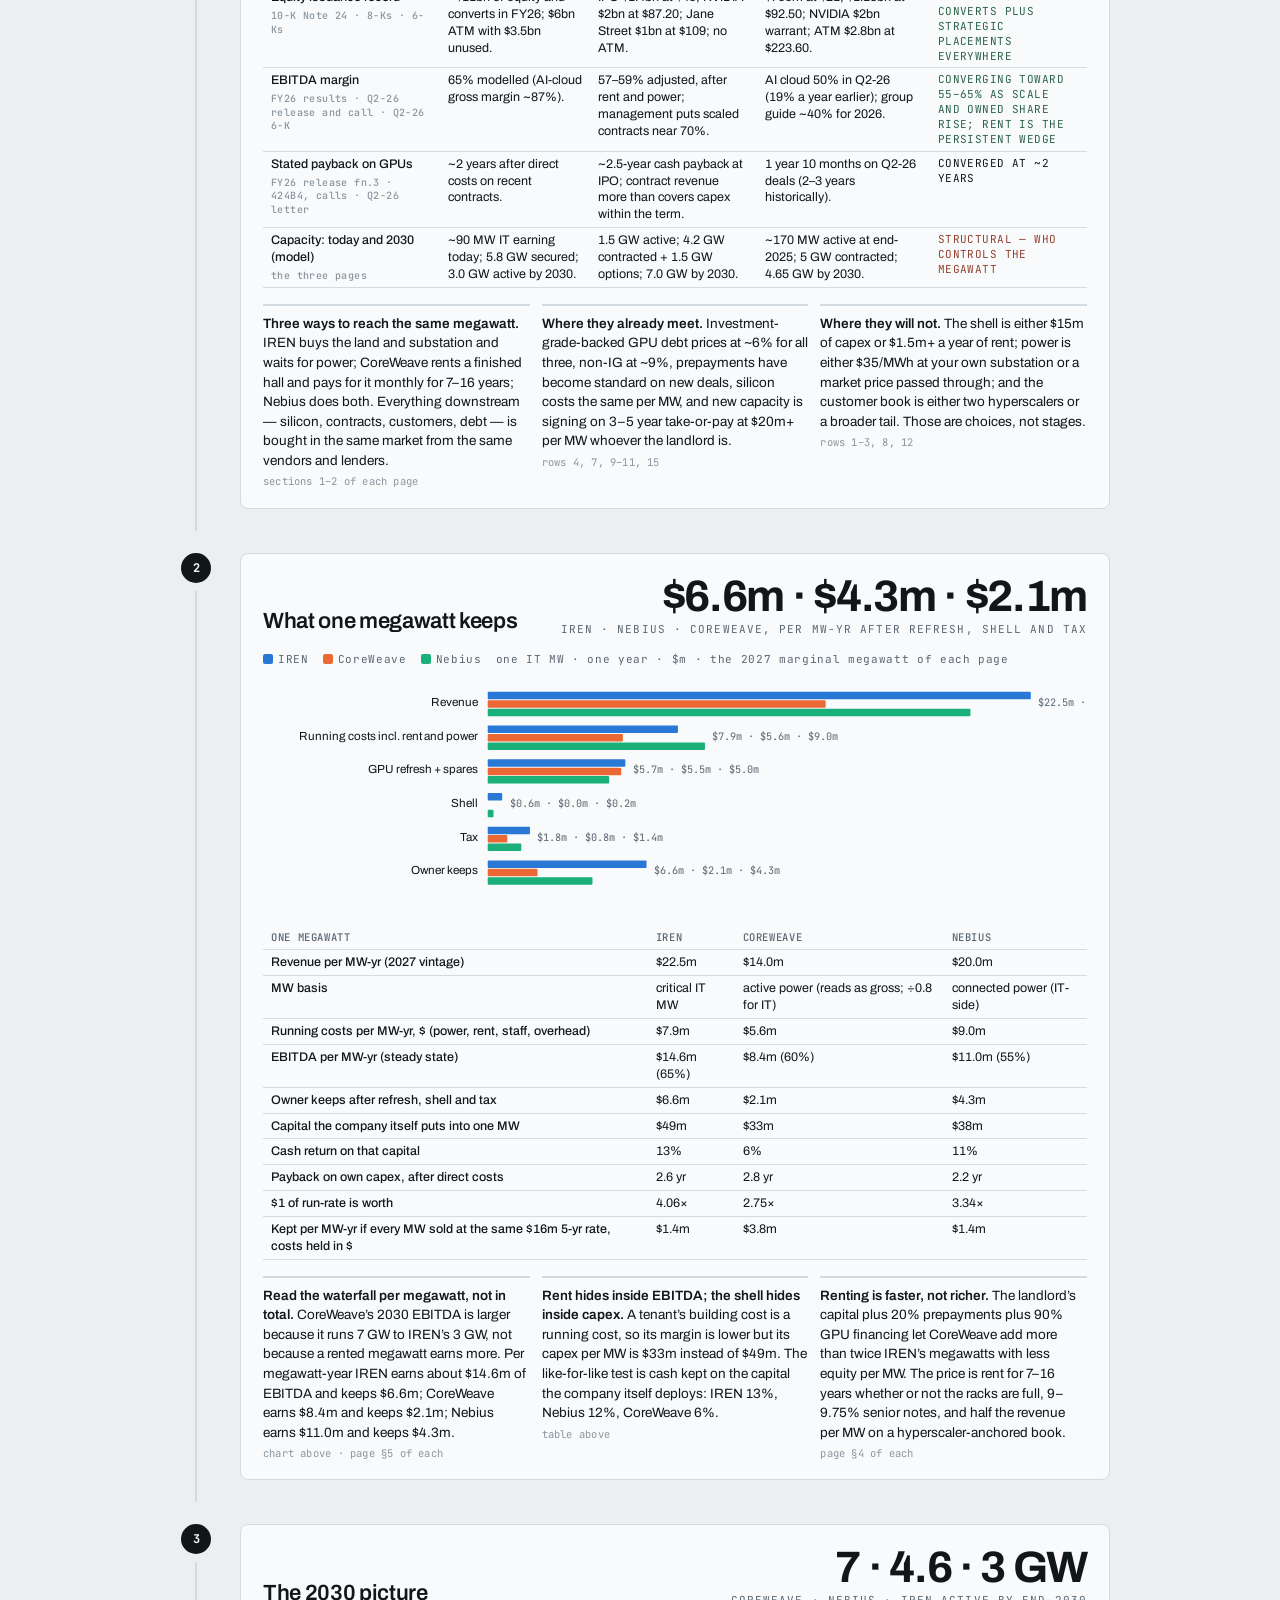
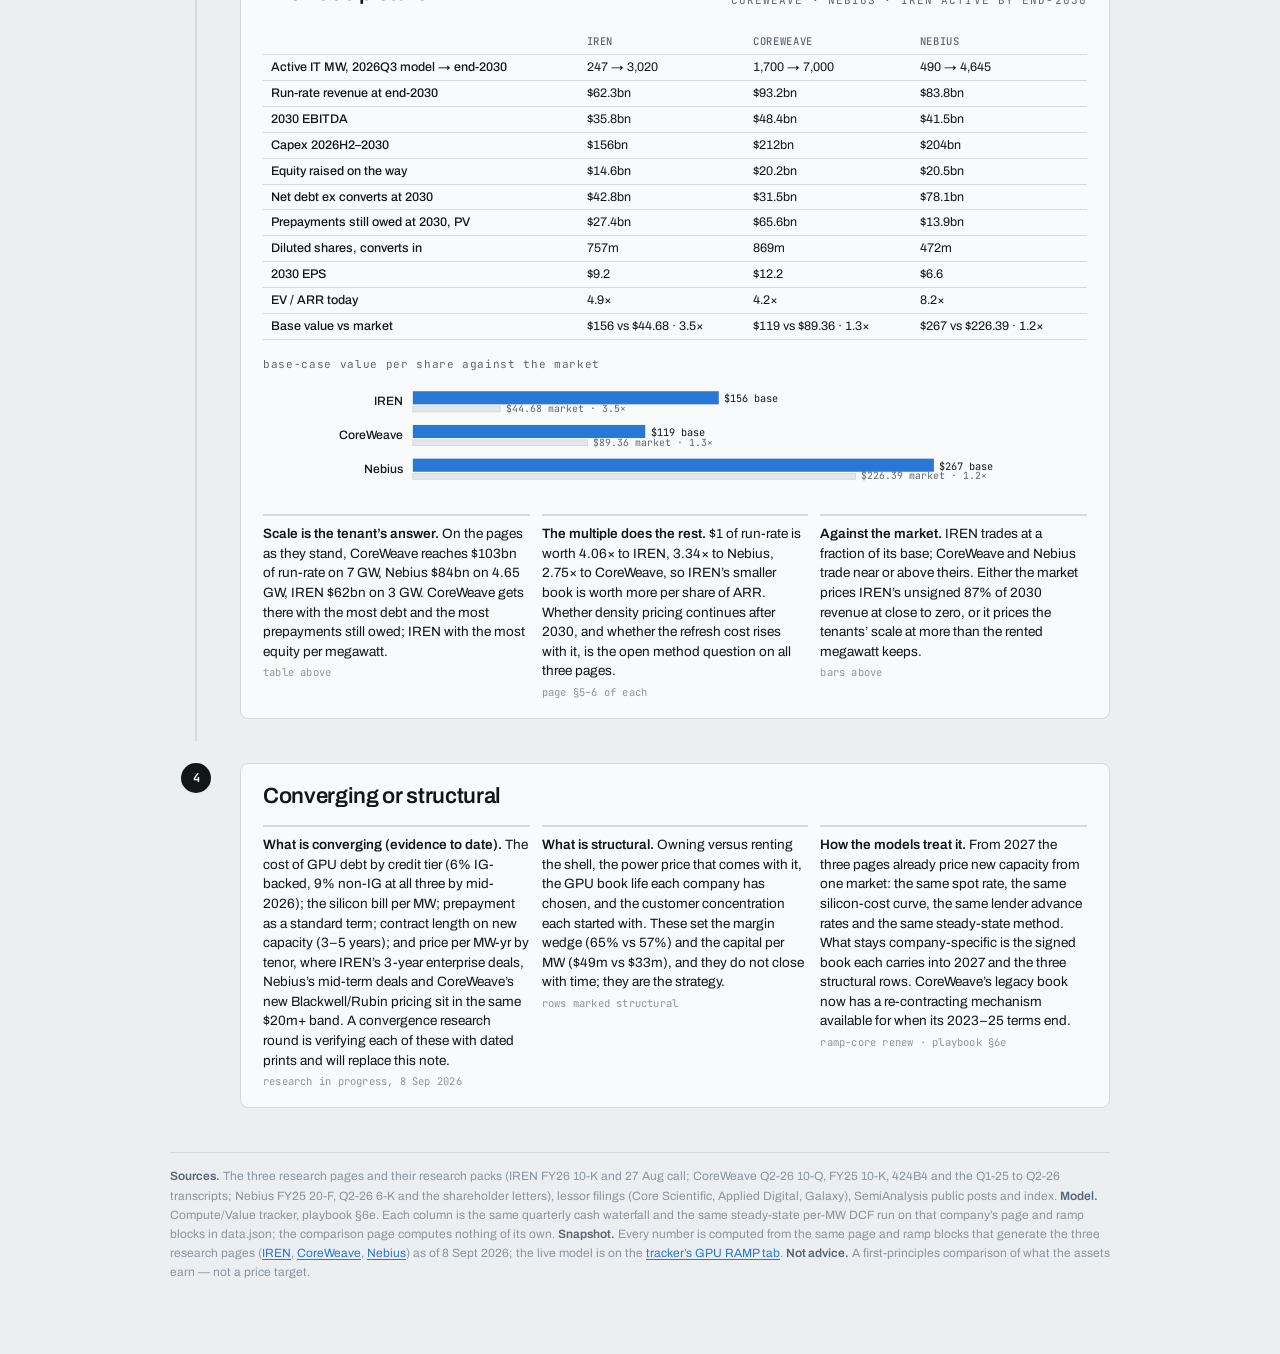
==== commit 8af11b37: "crwv/compare: CoreWeave on the evidence-weighted pricing base ($145 → $119); compare.html like-for-l" ====
--- a/compare.html
+++ b/compare.html
@@ -124,11 +124,11 @@
   <div class="kicker">IREN · CoreWeave · Nebius · from the three research pages · 8 Sept 2026</div>
   <h1>The same megawatt, three balance sheets</h1>
   <p class="sub">Cost of capital › Power › Contracts › Pricing › What a megawatt keeps › Value</p>
-  <div class="facts"><div class="fact"><span class="l">IREN</span><span class="v">$156</span><span class="n">base · $44.68 market · 3.5×</span></div><div class="fact"><span class="l">CoreWeave</span><span class="v">$145</span><span class="n">base · $89.36 market · 1.6×</span></div><div class="fact"><span class="l">Nebius</span><span class="v">$267</span><span class="n">base · $226.39 market · 1.2×</span></div></div>
+  <div class="facts"><div class="fact"><span class="l">IREN</span><span class="v">$156</span><span class="n">base · $44.68 market · 3.5×</span></div><div class="fact"><span class="l">CoreWeave</span><span class="v">$119</span><span class="n">base · $89.36 market · 1.3×</span></div><div class="fact"><span class="l">Nebius</span><span class="v">$267</span><span class="n">base · $226.39 market · 1.2×</span></div></div>
 </header>
 <section class="step"><div class="rail"><div class="num">1</div><div class="bar"></div></div><div class="card"><div class="head"><div><h2>The gating factors</h2></div><div class="hero"><div class="v">3</div><div class="u">balance sheets, one megawatt</div></div></div><figure><div class="cap"><span>what each company must secure before a megawatt earns · sourced values · trend = the evidence since 2025</span></div><div class="scroll"><table class="cmp"><thead><tr><th></th><th>IREN</th><th>CoreWeave</th><th>Nebius</th><th>Trend</th></tr></thead><tbody><tr><td class="k">Business model and power<span class="src">10-K Item 2 · Q2-26 10-Q and call · Q1/Q2-26 letters</span></td><td>Owner-operator: 5.8 GW of secured power on owned land and substations (Childress, Sweetwater, Kiowa, BC, Spain, Australia).</td><td>Tenant: 51 leased data centres, 4.2 GW contracted through Core Scientific, Applied Digital, Galaxy and others; no provider over 17% of active power.</td><td>Hybrid: 5 GW contracted guided for end-2026, more than 75% on owned campuses (Finland, Missouri 1.2 GW, Pennsylvania 1.2 GW, Alabama); co-location elsewhere.</td><td class="trend structural">structural</td></tr><tr><td class="k">Cost of the shell<span class="src">Nov-25 deck · lessor filings, 10-Q Note 8 · Q3-25 call</span></td><td>$14–16m per MW of capex on a liquid-cooled new build, $5m on an air retrofit; 25-year life.</td><td>Rent of ~$1.4–1.8m per MW-yr on 7–16 year leases ($120–150 per kW-month); $35.5bn of leases signed and not yet started.</td><td>~$8m per MW on owned campuses (data-centre build is 18–20% of capex); rent on co-location sites.</td><td class="trend structural">structural — but priced alike: rent ≈ a $15m shell financed at ~10%</td></tr><tr><td class="k">Power price<span class="src">10-K · Rittenhouse model in the CRWV pack · letters</span></td><td>~$35/MWh at its own substations (ERCOT West Texas, BC hydro) ≈ $0.4m per IT MW-yr, under 2% of revenue.</td><td>Market power passed through in contracts; ~$75/MWh at PUE 1.4 ≈ $0.8m per MW-yr inside cost of revenue.</td><td>Finland PUE 1.13 on hydro; Vineland behind the meter on Bloom fuel cells; co-location power in cost of revenue.</td><td class="trend structural">structural</td></tr><tr><td class="k">GPUs and ancillaries per MW<span class="src">8-K 3-Nov-25, FY26 call · 10-K/10-Q derived · letters</span></td><td>$29m on the Nov-25 Dell order, +15–20% on 2027 orders (~$34m), Rubin ~$40m.</td><td>~$30m derived (FY25 management capex ÷ MW added); $25m H1-26; $37m implied by the 2026 guide.</td><td>~$30m (GPUs are ~80% of capex; 2026 guide $20–25bn on ~700 MW added).</td><td class="trend converging">converging — the same silicon from the same vendors</td></tr><tr><td class="k">GPU book life<span class="src">10-K Note 2 · 10-K · 20-F</span></td><td>5 years.</td><td>6 years (5 before 2023).</td><td>5 years from Jan-26 (4 before).</td><td class="trend converging">converging on 5–6</td></tr><tr><td class="k">Contract length<span class="src">10-K · 424B4, 10-K · Q2-26 letter</span></td><td>5 years with Microsoft and NVIDIA; 3 years on enterprise deals; no expansion options granted.</td><td>~5 years weighted (range 1–6), up from ~4 at Dec-24; DDTL 5.5 finances 3-year paper.</td><td>5 years with Microsoft and Meta; 1–3 years on the mid-term core; 3–6 months short-term.</td><td class="trend converging">converging on 3–5 years take-or-pay for new capacity</td></tr><tr><td class="k">Take-or-pay and prepayments<span class="src">FY26 release fn.4, SOW EX-10.3 · 424B4/10-K · Q2-26 letter, 20-F</span></td><td>Take-or-pay; recent prepayments 45–55% of GPU capex; Microsoft 20% of contract value, credited after month 24.</td><td>98% of revenue take-or-pay; prepayments 15–25% of contract value, credited in the final months.</td><td>Microsoft and Meta take-or-pay; ~70% of Q2-26 deals prepaid 50–60% of capex; Microsoft 40% of contract value.</td><td class="trend converging">converging — prepayment is now market standard</td></tr><tr><td class="k">Customer mix and credit<span class="src">FY26 release · 10-Q concentration table · 20-F, Q2-26 6-K</span></td><td>Microsoft ~$1.9bn ARR, NVIDIA ~$0.7bn, an eight-name AI-developer cohort; 87% of 2030 revenue unsigned today.</td><td>Microsoft 36% of Q2-26 revenue (67% in FY25), OpenAI, Meta, Anthropic, Jane Street; more than 60% of backlog investment-grade.</td><td>Microsoft and Meta about 86% of RPO; the enterprise tail reprices fastest.</td><td class="trend converging">converging — all three are hyperscaler-anchored with an enterprise tail</td></tr><tr><td class="k">Price per MW-yr by tenor<span class="src">8-K 3-Nov-25, FY26 call · Q2-26 call, rate card · Q2-26 letter</span></td><td>5-yr $9.7m (Microsoft, Nov-25); 3-yr above $20m; discussions ~$25m.</td><td>Book ~$10m (exit-26 run-rate ÷ active MW); new Blackwell and Rubin “at new highs” after a ~25% July list rise; on-demand GB200 $10.50/GPU-hr ≈ $31m.</td><td>2026 base ~$12m; 1–3 yr $20–25m; 3–6 month $40–50m; Microsoft ~$14m.</td><td class="trend converging">converging by tenor — same tenor and SKU, same band</td></tr><tr><td class="k">Cost of investment-grade-backed GPU debt<span class="src">FY26 release · 8-K 30 Mar 2026 · 17 Jul 2026 release</span></td><td>6.0% blended on the $3.6bn Microsoft facility.</td><td>SOFR+225 / 5.9% fixed on the $8.5bn DDTL 4.0 (A3).</td><td>SOFR+250 on the $775m secured facility.</td><td class="trend converged">converged at ~6%</td></tr><tr><td class="k">Cost of non-investment-grade GPU debt<span class="src">10-K Item 9B · 8-Ks 15 May, 7 Aug 2026</span></td><td>9.0% fixed, 30-month paper (Blue Owl / PIMCO, $2.4bn).</td><td>SOFR+450 to +550 (DDTL 5.0 / 5.5), roughly 9–9.6%.</td><td>None yet.</td><td class="trend converged">converged at ~9%</td></tr><tr><td class="k">Corporate debt and converts<span class="src">10-K Note 23 · 10-Q debt table · 6-Ks</span></td><td>Converts $6.75bn at 0–3.5%; no straight bonds.</td><td>Senior notes $10bn at 9.0–9.75%; converts $6.6bn at 1.75%; OEM financing $4.8bn.</td><td>Converts $13.4bn at 0.5–4.5%, accreting to $15.7bn; no straight bonds.</td><td class="trend structural">structural for now — only CoreWeave carries high-yield bonds</td></tr><tr><td class="k">Equity issuance record<span class="src">10-K Note 24 · 8-Ks · 6-Ks</span></td><td>~$11bn of equity and converts in FY26; $6bn ATM with $3.5bn unused.</td><td>IPO $1.4bn at $40; NVIDIA $2bn at $87.20; Jane Street $1bn at $109; no ATM.</td><td>$700m at $21; $1.15bn at $92.50; NVIDIA $2bn warrant; ATM $2.8bn at $223.60.</td><td class="trend converging">converging — converts plus strategic placements everywhere</td></tr><tr><td class="k">EBITDA margin<span class="src">FY26 results · Q2-26 release and call · Q2-26 6-K</span></td><td>65% modelled (AI-cloud gross margin ~87%).</td><td>57–59% adjusted, after rent and power; management puts scaled contracts near 70%.</td><td>AI cloud 50% in Q2-26 (19% a year earlier); group guide ~40% for 2026.</td><td class="trend converging">converging toward 55–65% as scale and owned share rise; rent is the persistent wedge</td></tr><tr><td class="k">Stated payback on GPUs<span class="src">FY26 release fn.3 · 424B4, calls · Q2-26 letter</span></td><td>~2 years after direct costs on recent contracts.</td><td>~2.5-year cash payback at IPO; contract revenue more than covers capex within the term.</td><td>1 year 10 months on Q2-26 deals (2–3 years historically).</td><td class="trend converged">converged at ~2 years</td></tr><tr><td class="k">Capacity: today and 2030 (model)<span class="src">the three pages</span></td><td>~90 MW IT earning today; 5.8 GW secured; 3.0 GW active by 2030.</td><td>1.5 GW active; 4.2 GW contracted + 1.5 GW options; 7.0 GW by 2030.</td><td>~170 MW active at end-2025; 5 GW contracted; 4.65 GW by 2030.</td><td class="trend structural">structural — who controls the megawatt</td></tr></tbody></table></div></figure><div class="notes"><div class="note"><b>Three ways to reach the same megawatt.</b> IREN buys the land and substation and waits for power; CoreWeave rents a finished hall and pays for it monthly for 7–16 years; Nebius does both. Everything downstream — silicon, contracts, customers, debt — is bought in the same market from the same vendors and lenders.<span class="src">sections 1–2 of each page</span></div><div class="note"><b>Where they already meet.</b> Investment-grade-backed GPU debt prices at ~6% for all three, non-IG at ~9%, prepayments have become standard on new deals, silicon costs the same per MW, and new capacity is signing on 3–5 year take-or-pay at $20m+ per MW whoever the landlord is.<span class="src">rows 4, 7, 9–11, 15</span></div><div class="note"><b>Where they will not.</b> The shell is either $15m of capex or $1.5m+ a year of rent; power is either $35/MWh at your own substation or a market price passed through; and the customer book is either two hyperscalers or a broader tail. Those are choices, not stages.<span class="src">rows 1–3, 8, 12</span></div></div></div></section>
-<section class="step"><div class="rail"><div class="num">2</div><div class="bar"></div></div><div class="card"><div class="head"><div><h2>What one megawatt keeps</h2></div><div class="hero"><div class="v">$6.6m · $4.3m · $2.1m</div><div class="u">IREN · Nebius · CoreWeave, per MW-yr after refresh, shell and tax</div></div></div><figure><div class="cap"><span><i class="sw" style="background:var(--s1)"></i>IREN</span><span><i class="sw" style="background:var(--s2)"></i>CoreWeave</span><span><i class="sw" style="background:var(--s3)"></i>Nebius</span><span>one IT MW · one year · $m · the 2027 marginal megawatt of each page</span></div><div class="scroll"><svg viewBox="0 0 880 242" width="880" height="242" xmlns="http://www.w3.org/2000/svg"><text x="230" y="33" text-anchor="end" font-size="12.5">Revenue</text><rect x="240" y="18" width="580" height="8" fill="var(--s1)" rx="1"/><rect x="240" y="27" width="360.8888888888889" height="8" fill="var(--s2)" rx="1"/><rect x="240" y="36" width="515.5555555555555" height="8" fill="var(--s3)" rx="1"/><text x="828" y="33" font-size="11" class="m soft">$22.5m · $14.0m · $20.0m</text><text x="230" y="69" text-anchor="end" font-size="12.5">Running costs incl. rent and power</text><rect x="240" y="54" width="203.12888888888892" height="8" fill="var(--s1)" rx="1"/><rect x="240" y="63" width="144.35555555555555" height="8" fill="var(--s2)" rx="1"/><rect x="240" y="72" width="232" height="8" fill="var(--s3)" rx="1"/><text x="480" y="69" font-size="11" class="m soft">$7.9m · $5.6m · $9.0m</text><text x="230" y="105" text-anchor="end" font-size="12.5">GPU refresh + spares</text><rect x="240" y="90" width="146.93333333333334" height="8" fill="var(--s1)" rx="1"/><rect x="240" y="99" width="142.55111111111114" height="8" fill="var(--s2)" rx="1"/><rect x="240" y="108" width="129.66222222222223" height="8" fill="var(--s3)" rx="1"/><text x="394.93333333333334" y="105" font-size="11" class="m soft">$5.7m · $5.5m · $5.0m</text><text x="230" y="141" text-anchor="end" font-size="12.5">Shell</text><rect x="240" y="126" width="15.466666666666669" height="8" fill="var(--s1)" rx="1"/><rect x="240" y="135" width="0" height="8" fill="var(--s2)" rx="1"/><rect x="240" y="144" width="6.186666666666667" height="8" fill="var(--s3)" rx="1"/><text x="263.4666666666667" y="141" font-size="11" class="m soft">$0.6m · $0.0m · $0.2m</text><text x="230" y="177" text-anchor="end" font-size="12.5">Tax</text><rect x="240" y="162" width="45.111111111111086" height="8" fill="var(--s1)" rx="1"/><rect x="240" y="171" width="20.879999999999995" height="8" fill="var(--s2)" rx="1"/><rect x="240" y="180" width="35.83111111111111" height="8" fill="var(--s3)" rx="1"/><text x="293.1111111111111" y="177" font-size="11" class="m soft">$1.8m · $0.8m · $1.4m</text><text x="230" y="213" text-anchor="end" font-size="12.5">Owner keeps</text><rect x="240" y="198" width="169.61777777777775" height="8" fill="var(--s1)" rx="1"/><rect x="240" y="207" width="53.102222222222224" height="8" fill="var(--s2)" rx="1"/><rect x="240" y="216" width="111.87555555555554" height="8" fill="var(--s3)" rx="1"/><text x="417.61777777777775" y="213" font-size="11" class="m soft">$6.6m · $2.1m · $4.3m</text></svg></div></figure><div class="scroll"><table class="cmp"><thead><tr><th>One megawatt</th><th>IREN</th><th>CoreWeave</th><th>Nebius</th></tr></thead><tbody><tr><td class="k">Revenue per MW-yr (2027 vintage)</td><td>$22.5m</td><td>$14.0m</td><td>$20.0m</td></tr><tr><td class="k">EBITDA per MW-yr (steady state)</td><td>$14.6m (65%)</td><td>$8.4m (60%)</td><td>$11.0m (55%)</td></tr><tr><td class="k">Owner keeps after refresh, shell and tax</td><td>$6.6m</td><td>$2.1m</td><td>$4.3m</td></tr><tr><td class="k">Capital the company itself puts into one MW</td><td>$49m</td><td>$33m</td><td>$38m</td></tr><tr><td class="k">Cash return on that capital</td><td>13%</td><td>6%</td><td>11%</td></tr><tr><td class="k">Payback on own capex, after direct costs</td><td>2.6 yr</td><td>2.8 yr</td><td>2.2 yr</td></tr><tr><td class="k">$1 of run-rate is worth</td><td>4.06×</td><td>2.75×</td><td>3.34×</td></tr></tbody></table></div><div class="notes"><div class="note"><b>Read the waterfall per megawatt, not in total.</b> CoreWeave’s 2030 EBITDA is larger because it runs 7 GW to IREN’s 3 GW, not because a rented megawatt earns more. Per megawatt-year IREN earns about $14.6m of EBITDA and keeps $6.6m; CoreWeave earns $8.4m and keeps $2.1m; Nebius earns $11.0m and keeps $4.3m.<span class="src">chart above · page §5 of each</span></div><div class="note"><b>Rent hides inside EBITDA; the shell hides inside capex.</b> A tenant’s building cost is a running cost, so its margin is lower but its capex per MW is $33m instead of $49m. The like-for-like test is cash kept on the capital the company itself deploys: IREN 13%, Nebius 12%, CoreWeave 6%.<span class="src">table above</span></div><div class="note"><b>Renting is faster, not richer.</b> The landlord’s capital plus 20% prepayments plus 90% GPU financing let CoreWeave add more than twice IREN’s megawatts with less equity per MW. The price is rent for 7–16 years whether or not the racks are full, 9–9.75% senior notes, and half the revenue per MW on a hyperscaler-anchored book.<span class="src">page §4 of each</span></div></div></div></section>
-<section class="step"><div class="rail"><div class="num">3</div><div class="bar"></div></div><div class="card"><div class="head"><div><h2>The 2030 picture</h2></div><div class="hero"><div class="v">7 · 4.6 · 3 GW</div><div class="u">CoreWeave · Nebius · IREN active by end-2030</div></div></div><div class="scroll"><table class="cmp"><thead><tr><th></th><th>IREN</th><th>CoreWeave</th><th>Nebius</th></tr></thead><tbody><tr><td class="k">Active IT MW, 2026Q3 model → end-2030</td><td>247 → 3,020</td><td>1,700 → 7,000</td><td>490 → 4,645</td></tr><tr><td class="k">Run-rate revenue at end-2030</td><td>$62.3bn</td><td>$102.7bn</td><td>$83.8bn</td></tr><tr><td class="k">2030 EBITDA</td><td>$35.8bn</td><td>$53.2bn</td><td>$41.5bn</td></tr><tr><td class="k">Capex 2026H2–2030</td><td>$156bn</td><td>$212bn</td><td>$204bn</td></tr><tr><td class="k">Equity raised on the way</td><td>$14.6bn</td><td>$20.2bn</td><td>$20.5bn</td></tr><tr><td class="k">Net debt ex converts at 2030</td><td>$42.8bn</td><td>$23.4bn</td><td>$78.1bn</td></tr><tr><td class="k">Prepayments still owed at 2030, PV</td><td>$27.4bn</td><td>$65.8bn</td><td>$13.9bn</td></tr><tr><td class="k">Diluted shares, converts in</td><td>757m</td><td>863m</td><td>472m</td></tr><tr><td class="k">2030 EPS</td><td>$9.2</td><td>$17.1</td><td>$6.6</td></tr><tr><td class="k">EV / ARR today</td><td>4.9×</td><td>4.2×</td><td>8.2×</td></tr><tr><td class="k">Base value vs market</td><td>$156 vs $44.68 · 3.5×</td><td>$145 vs $89.36 · 1.6×</td><td>$267 vs $226.39 · 1.2×</td></tr></tbody></table></div><figure><div class="cap"><span>base-case value per share against the market</span></div><div class="scroll"><svg viewBox="0 0 880 126" width="880" height="126" xmlns="http://www.w3.org/2000/svg"><text x="150" y="27" text-anchor="end" font-size="13" font-weight="500">IREN</text><rect x="160" y="12" width="326.7728993257002" height="14" fill="var(--s1)" /><text x="492.7728993257002" y="24" font-size="11" class="m">$156 base</text><rect x="160" y="28" width="93.29970433672256" height="6" fill="var(--sunk)" stroke="var(--line)"/><text x="259.2997043367226" y="34" font-size="10.5" class="m soft">$44.68 market · 3.5×</text><text x="150" y="63" text-anchor="end" font-size="13" font-weight="500">CoreWeave</text><rect x="160" y="48" width="303.53890209609415" height="14" fill="var(--s1)" /><text x="469.53890209609415" y="60" font-size="11" class="m">$145 base</text><rect x="160" y="64" width="186.5994086734451" height="6" fill="var(--sunk)" stroke="var(--line)"/><text x="352.5994086734451" y="70" font-size="10.5" class="m soft">$89.36 market · 1.6×</text><text x="150" y="99" text-anchor="end" font-size="13" font-weight="500">Nebius</text><rect x="160" y="84" width="556.5217391304349" height="14" fill="var(--s1)" /><text x="722.5217391304349" y="96" font-size="11" class="m">$267 base</text><rect x="160" y="100" width="472.7421679675608" height="6" fill="var(--sunk)" stroke="var(--line)"/><text x="638.7421679675608" y="106" font-size="10.5" class="m soft">$226.39 market · 1.2×</text></svg></div></figure><div class="notes"><div class="note"><b>Scale is the tenant’s answer.</b> On the pages as they stand, CoreWeave reaches $103bn of run-rate on 7 GW, Nebius $84bn on 4.65 GW, IREN $62bn on 3 GW. CoreWeave gets there with the most debt and the most prepayments still owed; IREN with the most equity per megawatt.<span class="src">table above</span></div><div class="note"><b>The multiple does the rest.</b> $1 of run-rate is worth 4.06× to IREN, 3.34× to Nebius, 2.75× to CoreWeave, so IREN’s smaller book is worth more per share of ARR. Whether density pricing continues after 2030, and whether the refresh cost rises with it, is the open method question on all three pages.<span class="src">page §5–6 of each</span></div><div class="note"><b>Against the market.</b> IREN trades at a fraction of its base; CoreWeave and Nebius trade near or above theirs. Either the market prices IREN’s unsigned 87% of 2030 revenue at close to zero, or it prices the tenants’ scale at more than the rented megawatt keeps.<span class="src">bars above</span></div></div></div></section>
+<section class="step"><div class="rail"><div class="num">2</div><div class="bar"></div></div><div class="card"><div class="head"><div><h2>What one megawatt keeps</h2></div><div class="hero"><div class="v">$6.6m · $4.3m · $2.1m</div><div class="u">IREN · Nebius · CoreWeave, per MW-yr after refresh, shell and tax</div></div></div><figure><div class="cap"><span><i class="sw" style="background:var(--s1)"></i>IREN</span><span><i class="sw" style="background:var(--s2)"></i>CoreWeave</span><span><i class="sw" style="background:var(--s3)"></i>Nebius</span><span>one IT MW · one year · $m · the 2027 marginal megawatt of each page</span></div><div class="scroll"><svg viewBox="0 0 880 242" width="880" height="242" xmlns="http://www.w3.org/2000/svg"><text x="230" y="33" text-anchor="end" font-size="12.5">Revenue</text><rect x="240" y="18" width="580" height="8" fill="var(--s1)" rx="1"/><rect x="240" y="27" width="360.8888888888889" height="8" fill="var(--s2)" rx="1"/><rect x="240" y="36" width="515.5555555555555" height="8" fill="var(--s3)" rx="1"/><text x="828" y="33" font-size="11" class="m soft">$22.5m · $14.0m · $20.0m</text><text x="230" y="69" text-anchor="end" font-size="12.5">Running costs incl. rent and power</text><rect x="240" y="54" width="203.12888888888892" height="8" fill="var(--s1)" rx="1"/><rect x="240" y="63" width="144.35555555555555" height="8" fill="var(--s2)" rx="1"/><rect x="240" y="72" width="232" height="8" fill="var(--s3)" rx="1"/><text x="480" y="69" font-size="11" class="m soft">$7.9m · $5.6m · $9.0m</text><text x="230" y="105" text-anchor="end" font-size="12.5">GPU refresh + spares</text><rect x="240" y="90" width="146.93333333333334" height="8" fill="var(--s1)" rx="1"/><rect x="240" y="99" width="142.55111111111114" height="8" fill="var(--s2)" rx="1"/><rect x="240" y="108" width="129.66222222222223" height="8" fill="var(--s3)" rx="1"/><text x="394.93333333333334" y="105" font-size="11" class="m soft">$5.7m · $5.5m · $5.0m</text><text x="230" y="141" text-anchor="end" font-size="12.5">Shell</text><rect x="240" y="126" width="15.466666666666669" height="8" fill="var(--s1)" rx="1"/><rect x="240" y="135" width="0" height="8" fill="var(--s2)" rx="1"/><rect x="240" y="144" width="6.186666666666667" height="8" fill="var(--s3)" rx="1"/><text x="263.4666666666667" y="141" font-size="11" class="m soft">$0.6m · $0.0m · $0.2m</text><text x="230" y="177" text-anchor="end" font-size="12.5">Tax</text><rect x="240" y="162" width="45.111111111111086" height="8" fill="var(--s1)" rx="1"/><rect x="240" y="171" width="20.879999999999995" height="8" fill="var(--s2)" rx="1"/><rect x="240" y="180" width="35.83111111111111" height="8" fill="var(--s3)" rx="1"/><text x="293.1111111111111" y="177" font-size="11" class="m soft">$1.8m · $0.8m · $1.4m</text><text x="230" y="213" text-anchor="end" font-size="12.5">Owner keeps</text><rect x="240" y="198" width="169.61777777777775" height="8" fill="var(--s1)" rx="1"/><rect x="240" y="207" width="53.102222222222224" height="8" fill="var(--s2)" rx="1"/><rect x="240" y="216" width="111.87555555555554" height="8" fill="var(--s3)" rx="1"/><text x="417.61777777777775" y="213" font-size="11" class="m soft">$6.6m · $2.1m · $4.3m</text></svg></div></figure><div class="scroll"><table class="cmp"><thead><tr><th>One megawatt</th><th>IREN</th><th>CoreWeave</th><th>Nebius</th></tr></thead><tbody><tr><td class="k">Revenue per MW-yr (2027 vintage)</td><td>$22.5m</td><td>$14.0m</td><td>$20.0m</td></tr><tr><td class="k">MW basis</td><td>critical IT MW</td><td>active power (reads as gross; ÷0.8 for IT)</td><td>connected power (IT-side)</td></tr><tr><td class="k">Running costs per MW-yr, $ (power, rent, staff, overhead)</td><td>$7.9m</td><td>$5.6m</td><td>$9.0m</td></tr><tr><td class="k">EBITDA per MW-yr (steady state)</td><td>$14.6m (65%)</td><td>$8.4m (60%)</td><td>$11.0m (55%)</td></tr><tr><td class="k">Owner keeps after refresh, shell and tax</td><td>$6.6m</td><td>$2.1m</td><td>$4.3m</td></tr><tr><td class="k">Capital the company itself puts into one MW</td><td>$49m</td><td>$33m</td><td>$38m</td></tr><tr><td class="k">Cash return on that capital</td><td>13%</td><td>6%</td><td>11%</td></tr><tr><td class="k">Payback on own capex, after direct costs</td><td>2.6 yr</td><td>2.8 yr</td><td>2.2 yr</td></tr><tr><td class="k">$1 of run-rate is worth</td><td>4.06×</td><td>2.75×</td><td>3.34×</td></tr><tr><td class="k">Kept per MW-yr if every MW sold at the same $16m 5-yr rate, costs held in $</td><td>$1.4m</td><td>$3.8m</td><td>$1.4m</td></tr></tbody></table></div><div class="notes"><div class="note"><b>Read the waterfall per megawatt, not in total.</b> CoreWeave’s 2030 EBITDA is larger because it runs 7 GW to IREN’s 3 GW, not because a rented megawatt earns more. Per megawatt-year IREN earns about $14.6m of EBITDA and keeps $6.6m; CoreWeave earns $8.4m and keeps $2.1m; Nebius earns $11.0m and keeps $4.3m.<span class="src">chart above · page §5 of each</span></div><div class="note"><b>Rent hides inside EBITDA; the shell hides inside capex.</b> A tenant’s building cost is a running cost, so its margin is lower but its capex per MW is $33m instead of $49m. The like-for-like test is cash kept on the capital the company itself deploys: IREN 13%, Nebius 12%, CoreWeave 6%.<span class="src">table above</span></div><div class="note"><b>Renting is faster, not richer.</b> The landlord’s capital plus 20% prepayments plus 90% GPU financing let CoreWeave add more than twice IREN’s megawatts with less equity per MW. The price is rent for 7–16 years whether or not the racks are full, 9–9.75% senior notes, and half the revenue per MW on a hyperscaler-anchored book.<span class="src">page §4 of each</span></div></div></div></section>
+<section class="step"><div class="rail"><div class="num">3</div><div class="bar"></div></div><div class="card"><div class="head"><div><h2>The 2030 picture</h2></div><div class="hero"><div class="v">7 · 4.6 · 3 GW</div><div class="u">CoreWeave · Nebius · IREN active by end-2030</div></div></div><div class="scroll"><table class="cmp"><thead><tr><th></th><th>IREN</th><th>CoreWeave</th><th>Nebius</th></tr></thead><tbody><tr><td class="k">Active IT MW, 2026Q3 model → end-2030</td><td>247 → 3,020</td><td>1,700 → 7,000</td><td>490 → 4,645</td></tr><tr><td class="k">Run-rate revenue at end-2030</td><td>$62.3bn</td><td>$93.2bn</td><td>$83.8bn</td></tr><tr><td class="k">2030 EBITDA</td><td>$35.8bn</td><td>$48.4bn</td><td>$41.5bn</td></tr><tr><td class="k">Capex 2026H2–2030</td><td>$156bn</td><td>$212bn</td><td>$204bn</td></tr><tr><td class="k">Equity raised on the way</td><td>$14.6bn</td><td>$20.2bn</td><td>$20.5bn</td></tr><tr><td class="k">Net debt ex converts at 2030</td><td>$42.8bn</td><td>$31.5bn</td><td>$78.1bn</td></tr><tr><td class="k">Prepayments still owed at 2030, PV</td><td>$27.4bn</td><td>$65.6bn</td><td>$13.9bn</td></tr><tr><td class="k">Diluted shares, converts in</td><td>757m</td><td>869m</td><td>472m</td></tr><tr><td class="k">2030 EPS</td><td>$9.2</td><td>$12.2</td><td>$6.6</td></tr><tr><td class="k">EV / ARR today</td><td>4.9×</td><td>4.2×</td><td>8.2×</td></tr><tr><td class="k">Base value vs market</td><td>$156 vs $44.68 · 3.5×</td><td>$119 vs $89.36 · 1.3×</td><td>$267 vs $226.39 · 1.2×</td></tr></tbody></table></div><figure><div class="cap"><span>base-case value per share against the market</span></div><div class="scroll"><svg viewBox="0 0 880 126" width="880" height="126" xmlns="http://www.w3.org/2000/svg"><text x="150" y="27" text-anchor="end" font-size="13" font-weight="500">IREN</text><rect x="160" y="12" width="326.7728993257002" height="14" fill="var(--s1)" /><text x="492.7728993257002" y="24" font-size="11" class="m">$156 base</text><rect x="160" y="28" width="93.29970433672256" height="6" fill="var(--sunk)" stroke="var(--line)"/><text x="259.2997043367226" y="34" font-size="10.5" class="m soft">$44.68 market · 3.5×</text><text x="150" y="63" text-anchor="end" font-size="13" font-weight="500">CoreWeave</text><rect x="160" y="48" width="248.2200312083899" height="14" fill="var(--s1)" /><text x="414.2200312083899" y="60" font-size="11" class="m">$119 base</text><rect x="160" y="64" width="186.5994086734451" height="6" fill="var(--sunk)" stroke="var(--line)"/><text x="352.5994086734451" y="70" font-size="10.5" class="m soft">$89.36 market · 1.3×</text><text x="150" y="99" text-anchor="end" font-size="13" font-weight="500">Nebius</text><rect x="160" y="84" width="556.5217391304349" height="14" fill="var(--s1)" /><text x="722.5217391304349" y="96" font-size="11" class="m">$267 base</text><rect x="160" y="100" width="472.7421679675608" height="6" fill="var(--sunk)" stroke="var(--line)"/><text x="638.7421679675608" y="106" font-size="10.5" class="m soft">$226.39 market · 1.2×</text></svg></div></figure><div class="notes"><div class="note"><b>Scale is the tenant’s answer.</b> On the pages as they stand, CoreWeave reaches $103bn of run-rate on 7 GW, Nebius $84bn on 4.65 GW, IREN $62bn on 3 GW. CoreWeave gets there with the most debt and the most prepayments still owed; IREN with the most equity per megawatt.<span class="src">table above</span></div><div class="note"><b>The multiple does the rest.</b> $1 of run-rate is worth 4.06× to IREN, 3.34× to Nebius, 2.75× to CoreWeave, so IREN’s smaller book is worth more per share of ARR. Whether density pricing continues after 2030, and whether the refresh cost rises with it, is the open method question on all three pages.<span class="src">page §5–6 of each</span></div><div class="note"><b>Against the market.</b> IREN trades at a fraction of its base; CoreWeave and Nebius trade near or above theirs. Either the market prices IREN’s unsigned 87% of 2030 revenue at close to zero, or it prices the tenants’ scale at more than the rented megawatt keeps.<span class="src">bars above</span></div></div></div></section>
 <section class="step"><div class="rail"><div class="num">4</div><div class="bar"></div></div><div class="card"><div class="head"><div><h2>Converging or structural</h2></div></div><div class="notes"><div class="note"><b>What is converging (evidence to date).</b> The cost of GPU debt by credit tier (6% IG-backed, 9% non-IG at all three by mid-2026); the silicon bill per MW; prepayment as a standard term; contract length on new capacity (3–5 years); and price per MW-yr by tenor, where IREN’s 3-year enterprise deals, Nebius’s mid-term deals and CoreWeave’s new Blackwell/Rubin pricing sit in the same $20m+ band. A convergence research round is verifying each of these with dated prints and will replace this note.<span class="src">research in progress, 8 Sep 2026</span></div><div class="note"><b>What is structural.</b> Owning versus renting the shell, the power price that comes with it, the GPU book life each company has chosen, and the customer concentration each started with. These set the margin wedge (65% vs 57%) and the capital per MW ($49m vs $33m), and they do not close with time; they are the strategy.<span class="src">rows marked structural</span></div><div class="note"><b>How the models treat it.</b> From 2027 the three pages already price new capacity from one market: the same spot rate, the same silicon-cost curve, the same lender advance rates and the same steady-state method. What stays company-specific is the signed book each carries into 2027 and the three structural rows. CoreWeave’s legacy book now has a re-contracting mechanism available for when its 2023–25 terms end.<span class="src">ramp-core renew · playbook §6e</span></div></div></div></section>
 <footer>
   <b>Sources.</b> The three research pages and their research packs (IREN FY26 10-K and 27 Aug call; CoreWeave Q2-26 10-Q, FY25 10-K, 424B4 and the Q1-25 to Q2-26 transcripts; Nebius FY25 20-F, Q2-26 6-K and the shareholder letters), lessor filings (Core Scientific, Applied Digital, Galaxy), SemiAnalysis public posts and index.
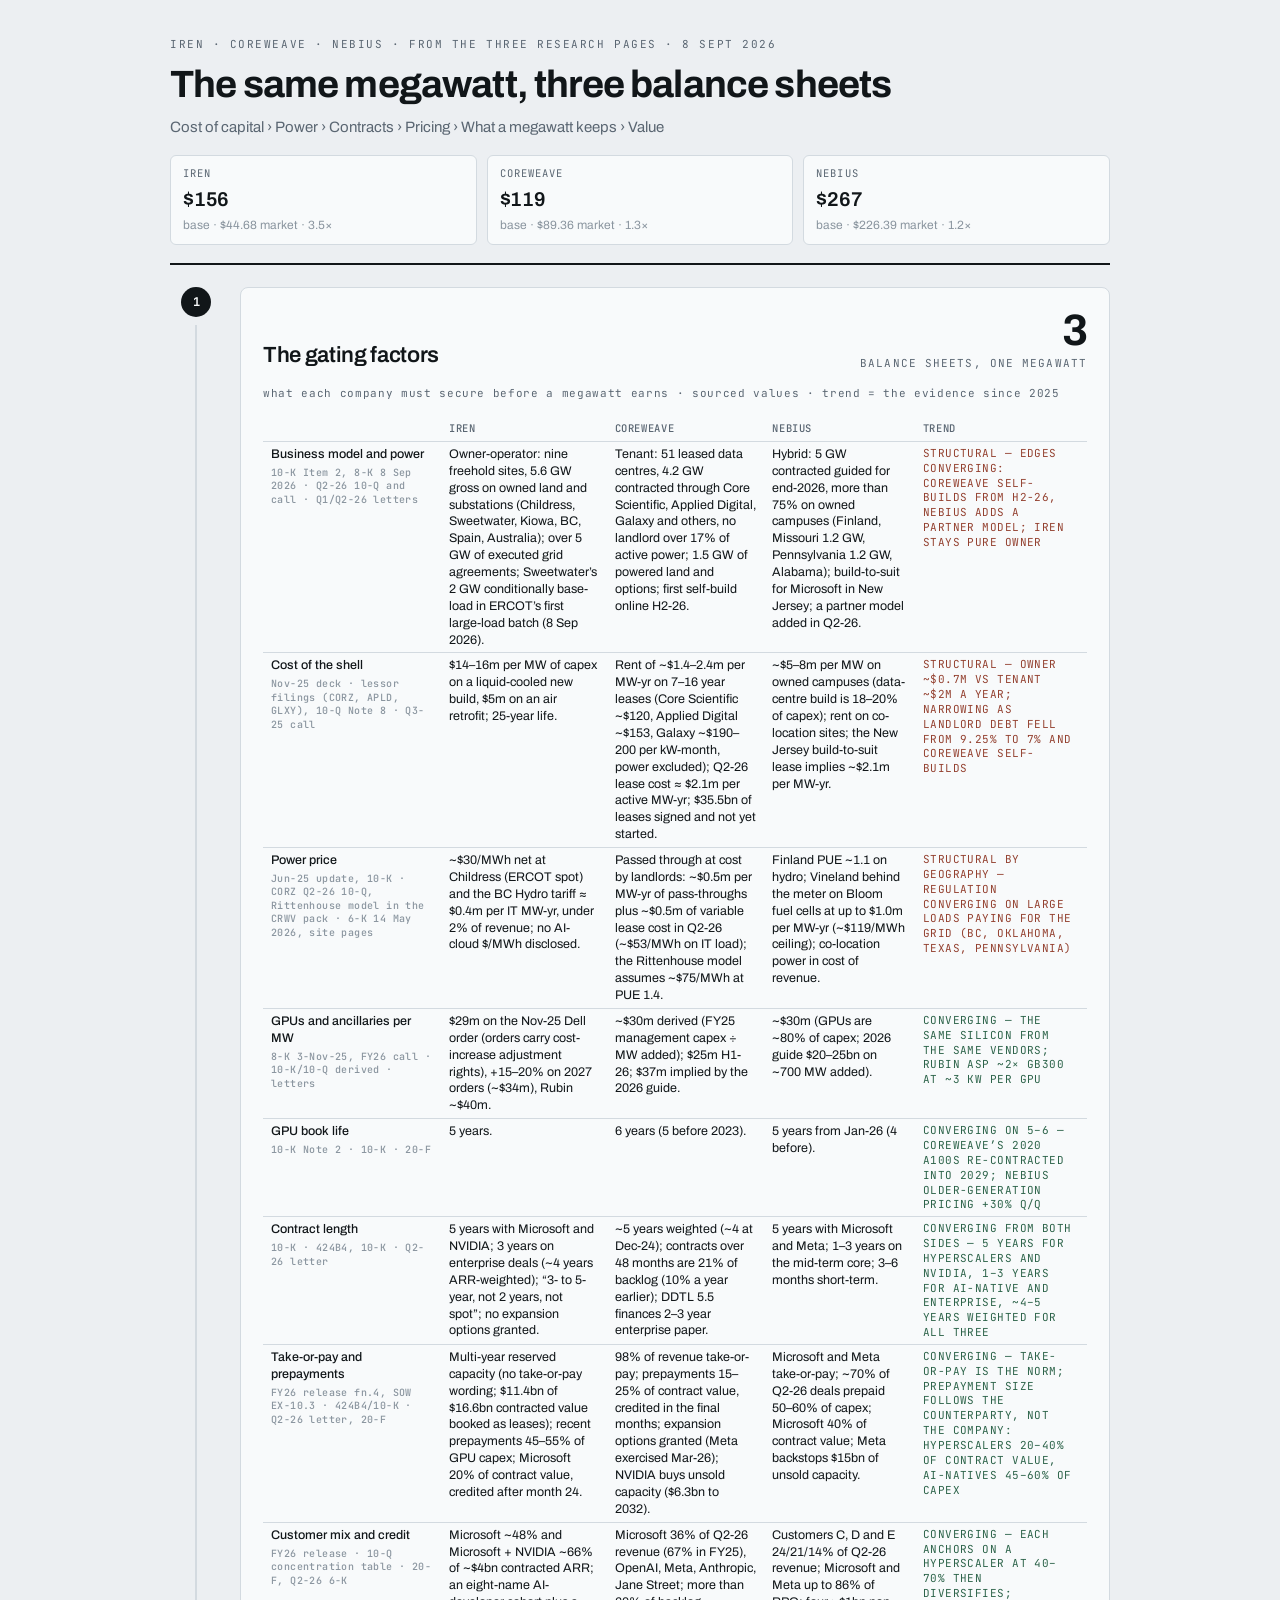
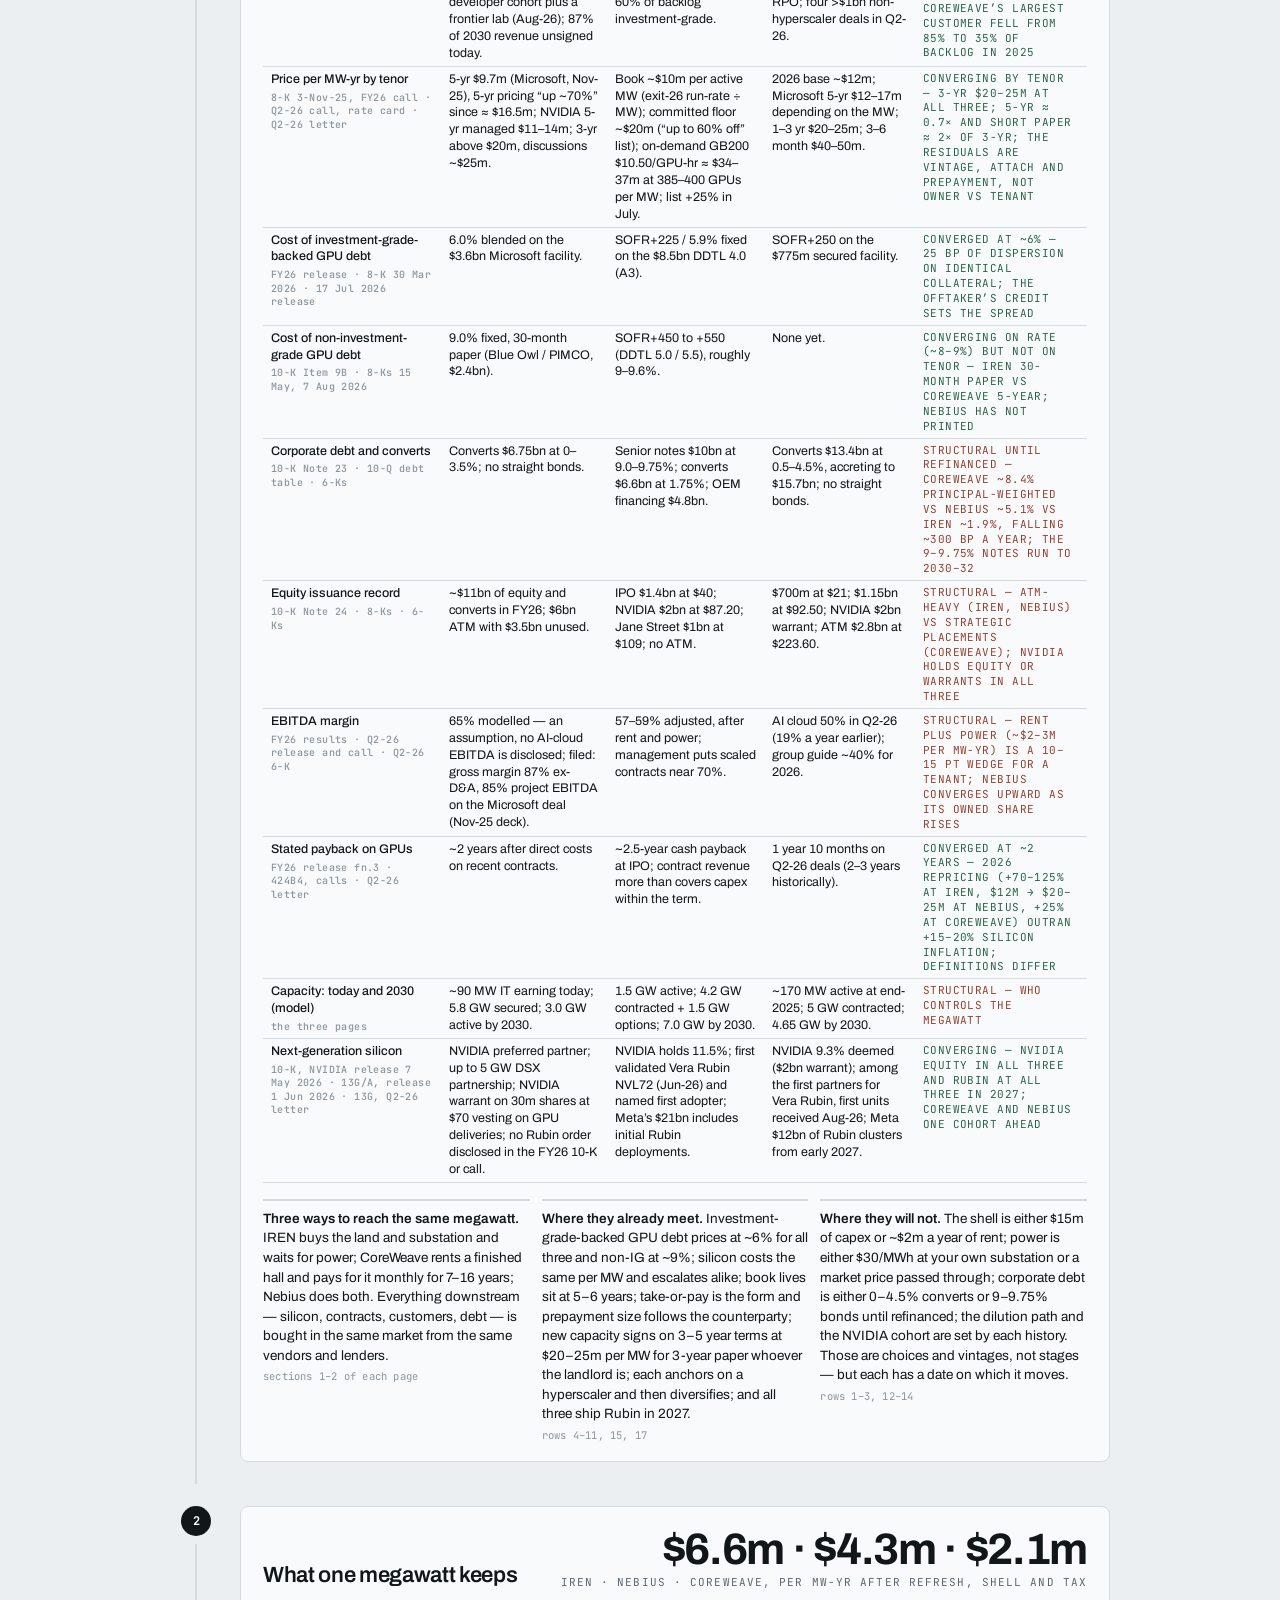
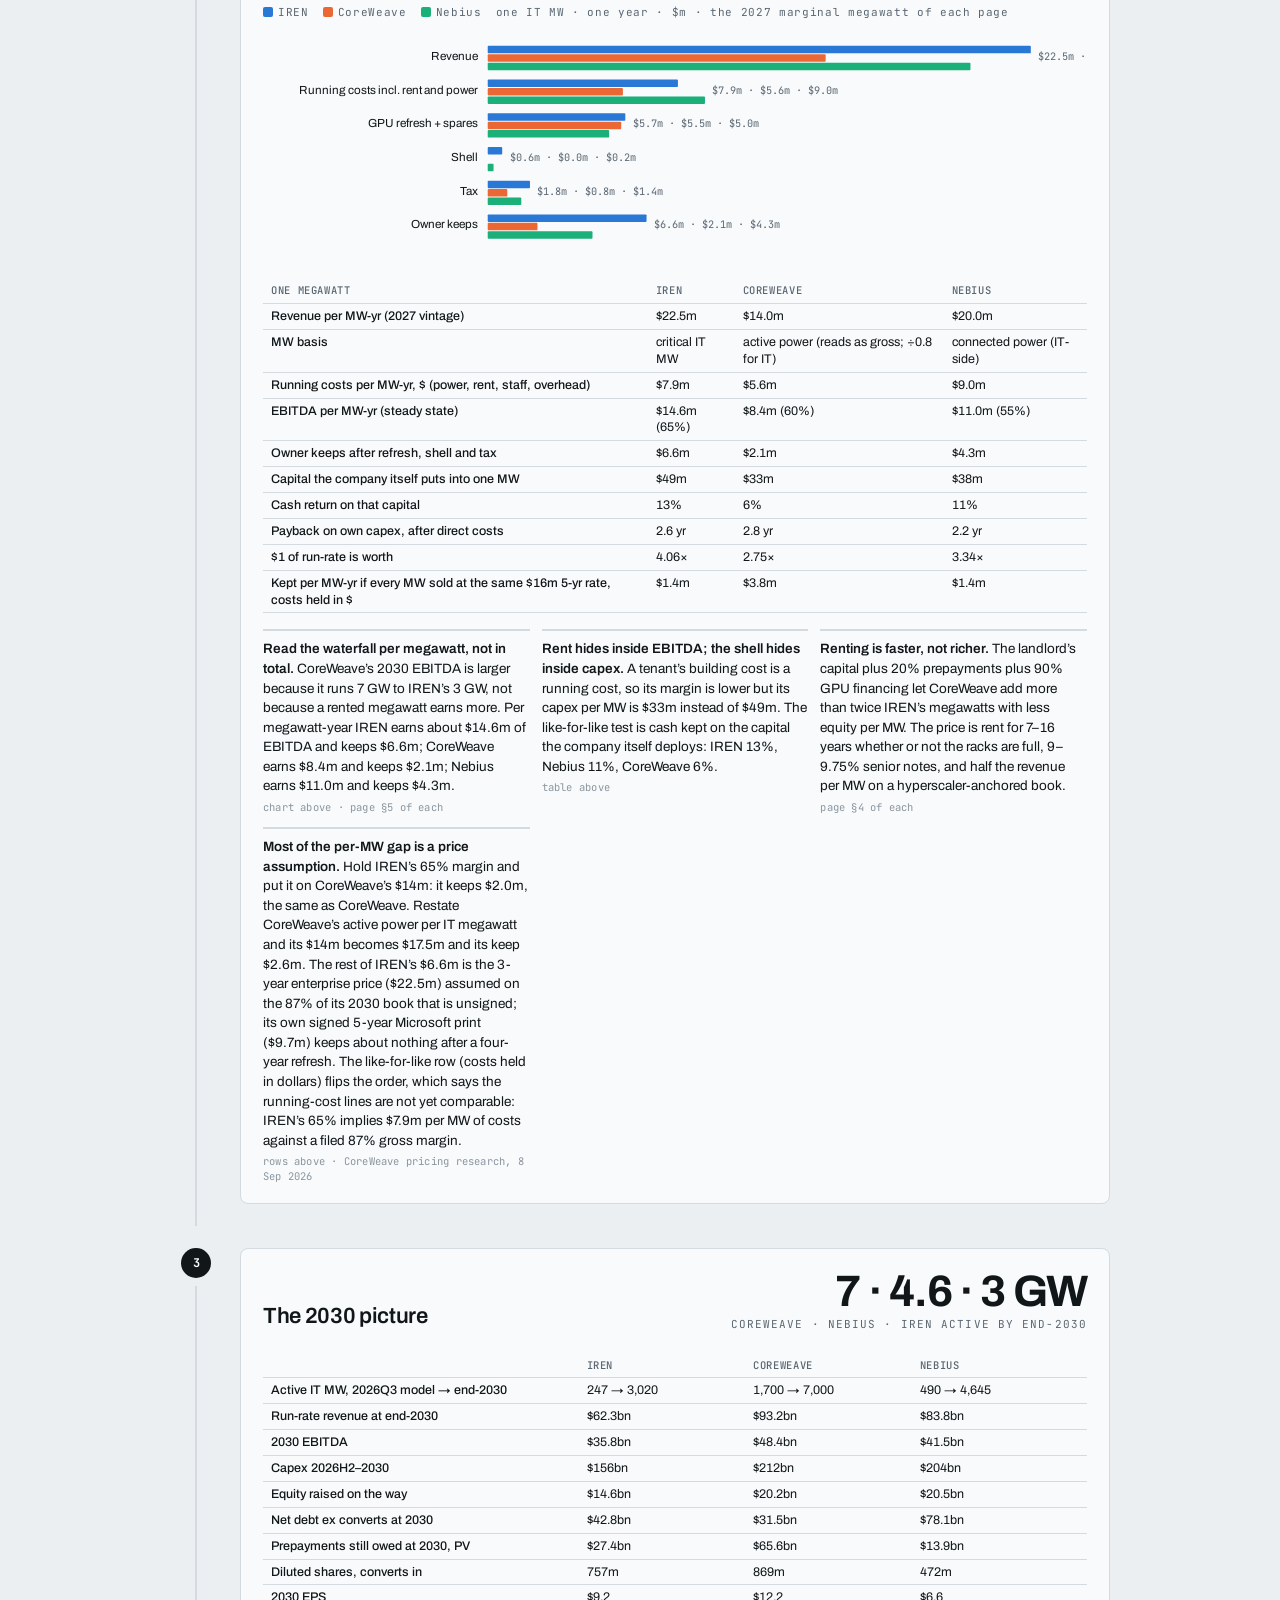
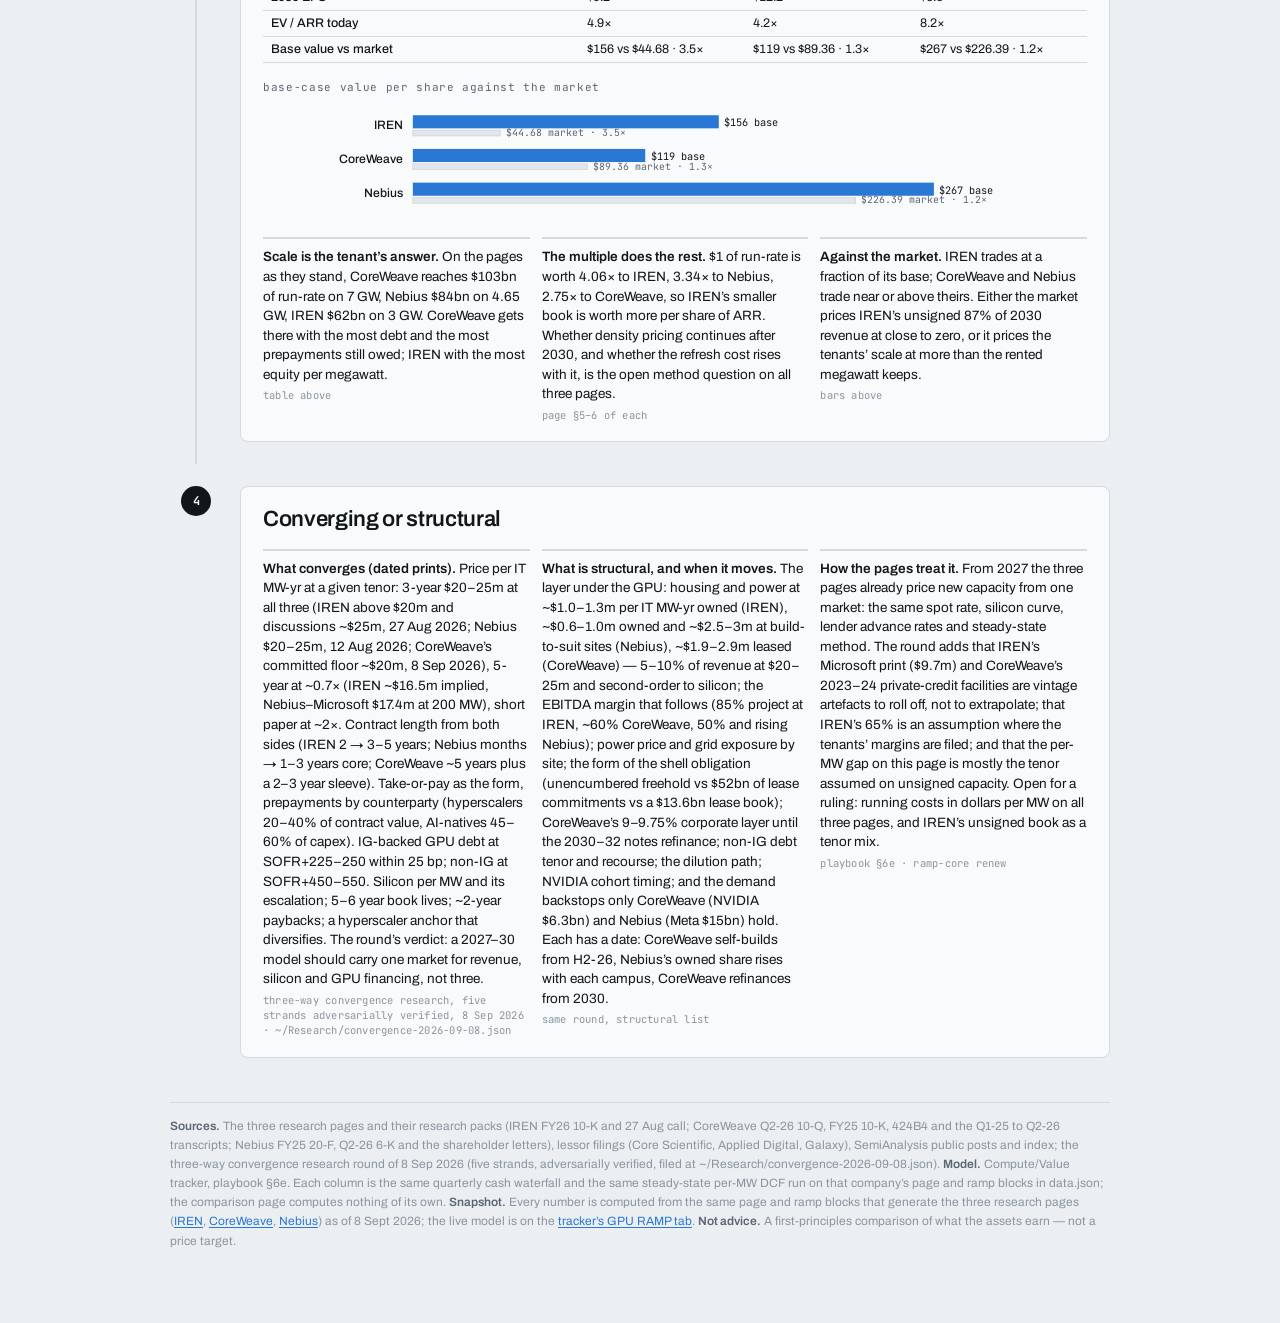
==== commit 7c6c6168: "compare.html: three-way convergence research folded in (verified factor rows, next-generation silico" ====
--- a/compare.html
+++ b/compare.html
@@ -117,7 +117,7 @@
 }
 @media (prefers-reduced-motion:reduce){*{transition:none!important}}
 </style>
-<style>table.cmp td.k{font-weight:500;white-space:normal;min-width:150px}table.cmp td{white-space:normal;vertical-align:top;font-size:12.5px;line-height:1.35;text-align:left}table.cmp th{text-align:left}table.cmp td.trend{font-family:"JetBrains Mono",monospace;font-size:11px;letter-spacing:.04em;text-transform:uppercase;white-space:normal}table.cmp td.converging{color:var(--pos)}table.cmp td.structural{color:var(--neg)}table.cmp td.k .src{display:block;font-family:"JetBrains Mono",monospace;font-size:10px;color:var(--faint);letter-spacing:.04em;margin-top:3px;text-transform:none}.facts{grid-template-columns:repeat(3,1fr)}</style>
+<style>table.cmp td.k{font-weight:500;white-space:normal;min-width:150px}table.cmp td{white-space:normal;vertical-align:top;font-size:12.5px;line-height:1.35;text-align:left}table.cmp th{text-align:left}table.cmp td.trend{font-family:"JetBrains Mono",monospace;font-size:11px;letter-spacing:.04em;text-transform:uppercase;white-space:normal}table.cmp td.converging,table.cmp td.converged{color:var(--pos)}table.cmp td.structural{color:var(--neg)}table.cmp td.k .src{display:block;font-family:"JetBrains Mono",monospace;font-size:10px;color:var(--faint);letter-spacing:.04em;margin-top:3px;text-transform:none}.facts{grid-template-columns:repeat(3,1fr)}</style>
 <title>The same megawatt, three balance sheets</title>
 <div class="wrap">
 <header>
@@ -126,12 +126,12 @@
   <p class="sub">Cost of capital › Power › Contracts › Pricing › What a megawatt keeps › Value</p>
   <div class="facts"><div class="fact"><span class="l">IREN</span><span class="v">$156</span><span class="n">base · $44.68 market · 3.5×</span></div><div class="fact"><span class="l">CoreWeave</span><span class="v">$119</span><span class="n">base · $89.36 market · 1.3×</span></div><div class="fact"><span class="l">Nebius</span><span class="v">$267</span><span class="n">base · $226.39 market · 1.2×</span></div></div>
 </header>
-<section class="step"><div class="rail"><div class="num">1</div><div class="bar"></div></div><div class="card"><div class="head"><div><h2>The gating factors</h2></div><div class="hero"><div class="v">3</div><div class="u">balance sheets, one megawatt</div></div></div><figure><div class="cap"><span>what each company must secure before a megawatt earns · sourced values · trend = the evidence since 2025</span></div><div class="scroll"><table class="cmp"><thead><tr><th></th><th>IREN</th><th>CoreWeave</th><th>Nebius</th><th>Trend</th></tr></thead><tbody><tr><td class="k">Business model and power<span class="src">10-K Item 2 · Q2-26 10-Q and call · Q1/Q2-26 letters</span></td><td>Owner-operator: 5.8 GW of secured power on owned land and substations (Childress, Sweetwater, Kiowa, BC, Spain, Australia).</td><td>Tenant: 51 leased data centres, 4.2 GW contracted through Core Scientific, Applied Digital, Galaxy and others; no provider over 17% of active power.</td><td>Hybrid: 5 GW contracted guided for end-2026, more than 75% on owned campuses (Finland, Missouri 1.2 GW, Pennsylvania 1.2 GW, Alabama); co-location elsewhere.</td><td class="trend structural">structural</td></tr><tr><td class="k">Cost of the shell<span class="src">Nov-25 deck · lessor filings, 10-Q Note 8 · Q3-25 call</span></td><td>$14–16m per MW of capex on a liquid-cooled new build, $5m on an air retrofit; 25-year life.</td><td>Rent of ~$1.4–1.8m per MW-yr on 7–16 year leases ($120–150 per kW-month); $35.5bn of leases signed and not yet started.</td><td>~$8m per MW on owned campuses (data-centre build is 18–20% of capex); rent on co-location sites.</td><td class="trend structural">structural — but priced alike: rent ≈ a $15m shell financed at ~10%</td></tr><tr><td class="k">Power price<span class="src">10-K · Rittenhouse model in the CRWV pack · letters</span></td><td>~$35/MWh at its own substations (ERCOT West Texas, BC hydro) ≈ $0.4m per IT MW-yr, under 2% of revenue.</td><td>Market power passed through in contracts; ~$75/MWh at PUE 1.4 ≈ $0.8m per MW-yr inside cost of revenue.</td><td>Finland PUE 1.13 on hydro; Vineland behind the meter on Bloom fuel cells; co-location power in cost of revenue.</td><td class="trend structural">structural</td></tr><tr><td class="k">GPUs and ancillaries per MW<span class="src">8-K 3-Nov-25, FY26 call · 10-K/10-Q derived · letters</span></td><td>$29m on the Nov-25 Dell order, +15–20% on 2027 orders (~$34m), Rubin ~$40m.</td><td>~$30m derived (FY25 management capex ÷ MW added); $25m H1-26; $37m implied by the 2026 guide.</td><td>~$30m (GPUs are ~80% of capex; 2026 guide $20–25bn on ~700 MW added).</td><td class="trend converging">converging — the same silicon from the same vendors</td></tr><tr><td class="k">GPU book life<span class="src">10-K Note 2 · 10-K · 20-F</span></td><td>5 years.</td><td>6 years (5 before 2023).</td><td>5 years from Jan-26 (4 before).</td><td class="trend converging">converging on 5–6</td></tr><tr><td class="k">Contract length<span class="src">10-K · 424B4, 10-K · Q2-26 letter</span></td><td>5 years with Microsoft and NVIDIA; 3 years on enterprise deals; no expansion options granted.</td><td>~5 years weighted (range 1–6), up from ~4 at Dec-24; DDTL 5.5 finances 3-year paper.</td><td>5 years with Microsoft and Meta; 1–3 years on the mid-term core; 3–6 months short-term.</td><td class="trend converging">converging on 3–5 years take-or-pay for new capacity</td></tr><tr><td class="k">Take-or-pay and prepayments<span class="src">FY26 release fn.4, SOW EX-10.3 · 424B4/10-K · Q2-26 letter, 20-F</span></td><td>Take-or-pay; recent prepayments 45–55% of GPU capex; Microsoft 20% of contract value, credited after month 24.</td><td>98% of revenue take-or-pay; prepayments 15–25% of contract value, credited in the final months.</td><td>Microsoft and Meta take-or-pay; ~70% of Q2-26 deals prepaid 50–60% of capex; Microsoft 40% of contract value.</td><td class="trend converging">converging — prepayment is now market standard</td></tr><tr><td class="k">Customer mix and credit<span class="src">FY26 release · 10-Q concentration table · 20-F, Q2-26 6-K</span></td><td>Microsoft ~$1.9bn ARR, NVIDIA ~$0.7bn, an eight-name AI-developer cohort; 87% of 2030 revenue unsigned today.</td><td>Microsoft 36% of Q2-26 revenue (67% in FY25), OpenAI, Meta, Anthropic, Jane Street; more than 60% of backlog investment-grade.</td><td>Microsoft and Meta about 86% of RPO; the enterprise tail reprices fastest.</td><td class="trend converging">converging — all three are hyperscaler-anchored with an enterprise tail</td></tr><tr><td class="k">Price per MW-yr by tenor<span class="src">8-K 3-Nov-25, FY26 call · Q2-26 call, rate card · Q2-26 letter</span></td><td>5-yr $9.7m (Microsoft, Nov-25); 3-yr above $20m; discussions ~$25m.</td><td>Book ~$10m (exit-26 run-rate ÷ active MW); new Blackwell and Rubin “at new highs” after a ~25% July list rise; on-demand GB200 $10.50/GPU-hr ≈ $31m.</td><td>2026 base ~$12m; 1–3 yr $20–25m; 3–6 month $40–50m; Microsoft ~$14m.</td><td class="trend converging">converging by tenor — same tenor and SKU, same band</td></tr><tr><td class="k">Cost of investment-grade-backed GPU debt<span class="src">FY26 release · 8-K 30 Mar 2026 · 17 Jul 2026 release</span></td><td>6.0% blended on the $3.6bn Microsoft facility.</td><td>SOFR+225 / 5.9% fixed on the $8.5bn DDTL 4.0 (A3).</td><td>SOFR+250 on the $775m secured facility.</td><td class="trend converged">converged at ~6%</td></tr><tr><td class="k">Cost of non-investment-grade GPU debt<span class="src">10-K Item 9B · 8-Ks 15 May, 7 Aug 2026</span></td><td>9.0% fixed, 30-month paper (Blue Owl / PIMCO, $2.4bn).</td><td>SOFR+450 to +550 (DDTL 5.0 / 5.5), roughly 9–9.6%.</td><td>None yet.</td><td class="trend converged">converged at ~9%</td></tr><tr><td class="k">Corporate debt and converts<span class="src">10-K Note 23 · 10-Q debt table · 6-Ks</span></td><td>Converts $6.75bn at 0–3.5%; no straight bonds.</td><td>Senior notes $10bn at 9.0–9.75%; converts $6.6bn at 1.75%; OEM financing $4.8bn.</td><td>Converts $13.4bn at 0.5–4.5%, accreting to $15.7bn; no straight bonds.</td><td class="trend structural">structural for now — only CoreWeave carries high-yield bonds</td></tr><tr><td class="k">Equity issuance record<span class="src">10-K Note 24 · 8-Ks · 6-Ks</span></td><td>~$11bn of equity and converts in FY26; $6bn ATM with $3.5bn unused.</td><td>IPO $1.4bn at $40; NVIDIA $2bn at $87.20; Jane Street $1bn at $109; no ATM.</td><td>$700m at $21; $1.15bn at $92.50; NVIDIA $2bn warrant; ATM $2.8bn at $223.60.</td><td class="trend converging">converging — converts plus strategic placements everywhere</td></tr><tr><td class="k">EBITDA margin<span class="src">FY26 results · Q2-26 release and call · Q2-26 6-K</span></td><td>65% modelled (AI-cloud gross margin ~87%).</td><td>57–59% adjusted, after rent and power; management puts scaled contracts near 70%.</td><td>AI cloud 50% in Q2-26 (19% a year earlier); group guide ~40% for 2026.</td><td class="trend converging">converging toward 55–65% as scale and owned share rise; rent is the persistent wedge</td></tr><tr><td class="k">Stated payback on GPUs<span class="src">FY26 release fn.3 · 424B4, calls · Q2-26 letter</span></td><td>~2 years after direct costs on recent contracts.</td><td>~2.5-year cash payback at IPO; contract revenue more than covers capex within the term.</td><td>1 year 10 months on Q2-26 deals (2–3 years historically).</td><td class="trend converged">converged at ~2 years</td></tr><tr><td class="k">Capacity: today and 2030 (model)<span class="src">the three pages</span></td><td>~90 MW IT earning today; 5.8 GW secured; 3.0 GW active by 2030.</td><td>1.5 GW active; 4.2 GW contracted + 1.5 GW options; 7.0 GW by 2030.</td><td>~170 MW active at end-2025; 5 GW contracted; 4.65 GW by 2030.</td><td class="trend structural">structural — who controls the megawatt</td></tr></tbody></table></div></figure><div class="notes"><div class="note"><b>Three ways to reach the same megawatt.</b> IREN buys the land and substation and waits for power; CoreWeave rents a finished hall and pays for it monthly for 7–16 years; Nebius does both. Everything downstream — silicon, contracts, customers, debt — is bought in the same market from the same vendors and lenders.<span class="src">sections 1–2 of each page</span></div><div class="note"><b>Where they already meet.</b> Investment-grade-backed GPU debt prices at ~6% for all three, non-IG at ~9%, prepayments have become standard on new deals, silicon costs the same per MW, and new capacity is signing on 3–5 year take-or-pay at $20m+ per MW whoever the landlord is.<span class="src">rows 4, 7, 9–11, 15</span></div><div class="note"><b>Where they will not.</b> The shell is either $15m of capex or $1.5m+ a year of rent; power is either $35/MWh at your own substation or a market price passed through; and the customer book is either two hyperscalers or a broader tail. Those are choices, not stages.<span class="src">rows 1–3, 8, 12</span></div></div></div></section>
-<section class="step"><div class="rail"><div class="num">2</div><div class="bar"></div></div><div class="card"><div class="head"><div><h2>What one megawatt keeps</h2></div><div class="hero"><div class="v">$6.6m · $4.3m · $2.1m</div><div class="u">IREN · Nebius · CoreWeave, per MW-yr after refresh, shell and tax</div></div></div><figure><div class="cap"><span><i class="sw" style="background:var(--s1)"></i>IREN</span><span><i class="sw" style="background:var(--s2)"></i>CoreWeave</span><span><i class="sw" style="background:var(--s3)"></i>Nebius</span><span>one IT MW · one year · $m · the 2027 marginal megawatt of each page</span></div><div class="scroll"><svg viewBox="0 0 880 242" width="880" height="242" xmlns="http://www.w3.org/2000/svg"><text x="230" y="33" text-anchor="end" font-size="12.5">Revenue</text><rect x="240" y="18" width="580" height="8" fill="var(--s1)" rx="1"/><rect x="240" y="27" width="360.8888888888889" height="8" fill="var(--s2)" rx="1"/><rect x="240" y="36" width="515.5555555555555" height="8" fill="var(--s3)" rx="1"/><text x="828" y="33" font-size="11" class="m soft">$22.5m · $14.0m · $20.0m</text><text x="230" y="69" text-anchor="end" font-size="12.5">Running costs incl. rent and power</text><rect x="240" y="54" width="203.12888888888892" height="8" fill="var(--s1)" rx="1"/><rect x="240" y="63" width="144.35555555555555" height="8" fill="var(--s2)" rx="1"/><rect x="240" y="72" width="232" height="8" fill="var(--s3)" rx="1"/><text x="480" y="69" font-size="11" class="m soft">$7.9m · $5.6m · $9.0m</text><text x="230" y="105" text-anchor="end" font-size="12.5">GPU refresh + spares</text><rect x="240" y="90" width="146.93333333333334" height="8" fill="var(--s1)" rx="1"/><rect x="240" y="99" width="142.55111111111114" height="8" fill="var(--s2)" rx="1"/><rect x="240" y="108" width="129.66222222222223" height="8" fill="var(--s3)" rx="1"/><text x="394.93333333333334" y="105" font-size="11" class="m soft">$5.7m · $5.5m · $5.0m</text><text x="230" y="141" text-anchor="end" font-size="12.5">Shell</text><rect x="240" y="126" width="15.466666666666669" height="8" fill="var(--s1)" rx="1"/><rect x="240" y="135" width="0" height="8" fill="var(--s2)" rx="1"/><rect x="240" y="144" width="6.186666666666667" height="8" fill="var(--s3)" rx="1"/><text x="263.4666666666667" y="141" font-size="11" class="m soft">$0.6m · $0.0m · $0.2m</text><text x="230" y="177" text-anchor="end" font-size="12.5">Tax</text><rect x="240" y="162" width="45.111111111111086" height="8" fill="var(--s1)" rx="1"/><rect x="240" y="171" width="20.879999999999995" height="8" fill="var(--s2)" rx="1"/><rect x="240" y="180" width="35.83111111111111" height="8" fill="var(--s3)" rx="1"/><text x="293.1111111111111" y="177" font-size="11" class="m soft">$1.8m · $0.8m · $1.4m</text><text x="230" y="213" text-anchor="end" font-size="12.5">Owner keeps</text><rect x="240" y="198" width="169.61777777777775" height="8" fill="var(--s1)" rx="1"/><rect x="240" y="207" width="53.102222222222224" height="8" fill="var(--s2)" rx="1"/><rect x="240" y="216" width="111.87555555555554" height="8" fill="var(--s3)" rx="1"/><text x="417.61777777777775" y="213" font-size="11" class="m soft">$6.6m · $2.1m · $4.3m</text></svg></div></figure><div class="scroll"><table class="cmp"><thead><tr><th>One megawatt</th><th>IREN</th><th>CoreWeave</th><th>Nebius</th></tr></thead><tbody><tr><td class="k">Revenue per MW-yr (2027 vintage)</td><td>$22.5m</td><td>$14.0m</td><td>$20.0m</td></tr><tr><td class="k">MW basis</td><td>critical IT MW</td><td>active power (reads as gross; ÷0.8 for IT)</td><td>connected power (IT-side)</td></tr><tr><td class="k">Running costs per MW-yr, $ (power, rent, staff, overhead)</td><td>$7.9m</td><td>$5.6m</td><td>$9.0m</td></tr><tr><td class="k">EBITDA per MW-yr (steady state)</td><td>$14.6m (65%)</td><td>$8.4m (60%)</td><td>$11.0m (55%)</td></tr><tr><td class="k">Owner keeps after refresh, shell and tax</td><td>$6.6m</td><td>$2.1m</td><td>$4.3m</td></tr><tr><td class="k">Capital the company itself puts into one MW</td><td>$49m</td><td>$33m</td><td>$38m</td></tr><tr><td class="k">Cash return on that capital</td><td>13%</td><td>6%</td><td>11%</td></tr><tr><td class="k">Payback on own capex, after direct costs</td><td>2.6 yr</td><td>2.8 yr</td><td>2.2 yr</td></tr><tr><td class="k">$1 of run-rate is worth</td><td>4.06×</td><td>2.75×</td><td>3.34×</td></tr><tr><td class="k">Kept per MW-yr if every MW sold at the same $16m 5-yr rate, costs held in $</td><td>$1.4m</td><td>$3.8m</td><td>$1.4m</td></tr></tbody></table></div><div class="notes"><div class="note"><b>Read the waterfall per megawatt, not in total.</b> CoreWeave’s 2030 EBITDA is larger because it runs 7 GW to IREN’s 3 GW, not because a rented megawatt earns more. Per megawatt-year IREN earns about $14.6m of EBITDA and keeps $6.6m; CoreWeave earns $8.4m and keeps $2.1m; Nebius earns $11.0m and keeps $4.3m.<span class="src">chart above · page §5 of each</span></div><div class="note"><b>Rent hides inside EBITDA; the shell hides inside capex.</b> A tenant’s building cost is a running cost, so its margin is lower but its capex per MW is $33m instead of $49m. The like-for-like test is cash kept on the capital the company itself deploys: IREN 13%, Nebius 12%, CoreWeave 6%.<span class="src">table above</span></div><div class="note"><b>Renting is faster, not richer.</b> The landlord’s capital plus 20% prepayments plus 90% GPU financing let CoreWeave add more than twice IREN’s megawatts with less equity per MW. The price is rent for 7–16 years whether or not the racks are full, 9–9.75% senior notes, and half the revenue per MW on a hyperscaler-anchored book.<span class="src">page §4 of each</span></div></div></div></section>
+<section class="step"><div class="rail"><div class="num">1</div><div class="bar"></div></div><div class="card"><div class="head"><div><h2>The gating factors</h2></div><div class="hero"><div class="v">3</div><div class="u">balance sheets, one megawatt</div></div></div><figure><div class="cap"><span>what each company must secure before a megawatt earns · sourced values · trend = the evidence since 2025</span></div><div class="scroll"><table class="cmp"><thead><tr><th></th><th>IREN</th><th>CoreWeave</th><th>Nebius</th><th>Trend</th></tr></thead><tbody><tr><td class="k">Business model and power<span class="src">10-K Item 2, 8-K 8 Sep 2026 · Q2-26 10-Q and call · Q1/Q2-26 letters</span></td><td>Owner-operator: nine freehold sites, 5.6 GW gross on owned land and substations (Childress, Sweetwater, Kiowa, BC, Spain, Australia); over 5 GW of executed grid agreements; Sweetwater’s 2 GW conditionally base-load in ERCOT’s first large-load batch (8 Sep 2026).</td><td>Tenant: 51 leased data centres, 4.2 GW contracted through Core Scientific, Applied Digital, Galaxy and others, no landlord over 17% of active power; 1.5 GW of powered land and options; first self-build online H2-26.</td><td>Hybrid: 5 GW contracted guided for end-2026, more than 75% on owned campuses (Finland, Missouri 1.2 GW, Pennsylvania 1.2 GW, Alabama); build-to-suit for Microsoft in New Jersey; a partner model added in Q2-26.</td><td class="trend structural">structural — edges converging: CoreWeave self-builds from H2-26, Nebius adds a partner model; IREN stays pure owner</td></tr><tr><td class="k">Cost of the shell<span class="src">Nov-25 deck · lessor filings (CORZ, APLD, GLXY), 10-Q Note 8 · Q3-25 call</span></td><td>$14–16m per MW of capex on a liquid-cooled new build, $5m on an air retrofit; 25-year life.</td><td>Rent of ~$1.4–2.4m per MW-yr on 7–16 year leases (Core Scientific ~$120, Applied Digital ~$153, Galaxy ~$190–200 per kW-month, power excluded); Q2-26 lease cost ≈ $2.1m per active MW-yr; $35.5bn of leases signed and not yet started.</td><td>~$5–8m per MW on owned campuses (data-centre build is 18–20% of capex); rent on co-location sites; the New Jersey build-to-suit lease implies ~$2.1m per MW-yr.</td><td class="trend structural">structural — owner ~$0.7m vs tenant ~$2m a year; narrowing as landlord debt fell from 9.25% to 7% and CoreWeave self-builds</td></tr><tr><td class="k">Power price<span class="src">Jun-25 update, 10-K · CORZ Q2-26 10-Q, Rittenhouse model in the CRWV pack · 6-K 14 May 2026, site pages</span></td><td>~$30/MWh net at Childress (ERCOT spot) and the BC Hydro tariff ≈ $0.4m per IT MW-yr, under 2% of revenue; no AI-cloud $/MWh disclosed.</td><td>Passed through at cost by landlords: ~$0.5m per MW-yr of pass-throughs plus ~$0.5m of variable lease cost in Q2-26 (~$53/MWh on IT load); the Rittenhouse model assumes ~$75/MWh at PUE 1.4.</td><td>Finland PUE ~1.1 on hydro; Vineland behind the meter on Bloom fuel cells at up to $1.0m per MW-yr (~$119/MWh ceiling); co-location power in cost of revenue.</td><td class="trend structural">structural by geography — regulation converging on large loads paying for the grid (BC, Oklahoma, Texas, Pennsylvania)</td></tr><tr><td class="k">GPUs and ancillaries per MW<span class="src">8-K 3-Nov-25, FY26 call · 10-K/10-Q derived · letters</span></td><td>$29m on the Nov-25 Dell order (orders carry cost-increase adjustment rights), +15–20% on 2027 orders (~$34m), Rubin ~$40m.</td><td>~$30m derived (FY25 management capex ÷ MW added); $25m H1-26; $37m implied by the 2026 guide.</td><td>~$30m (GPUs are ~80% of capex; 2026 guide $20–25bn on ~700 MW added).</td><td class="trend converging">converging — the same silicon from the same vendors; Rubin ASP ~2× GB300 at ~3 kW per GPU</td></tr><tr><td class="k">GPU book life<span class="src">10-K Note 2 · 10-K · 20-F</span></td><td>5 years.</td><td>6 years (5 before 2023).</td><td>5 years from Jan-26 (4 before).</td><td class="trend converging">converging on 5–6 — CoreWeave’s 2020 A100s re-contracted into 2029; Nebius older-generation pricing +30% q/q</td></tr><tr><td class="k">Contract length<span class="src">10-K · 424B4, 10-K · Q2-26 letter</span></td><td>5 years with Microsoft and NVIDIA; 3 years on enterprise deals (~4 years ARR-weighted); “3- to 5-year, not 2 years, not spot”; no expansion options granted.</td><td>~5 years weighted (~4 at Dec-24); contracts over 48 months are 21% of backlog (10% a year earlier); DDTL 5.5 finances 2–3 year enterprise paper.</td><td>5 years with Microsoft and Meta; 1–3 years on the mid-term core; 3–6 months short-term.</td><td class="trend converging">converging from both sides — 5 years for hyperscalers and NVIDIA, 1–3 years for AI-native and enterprise, ~4–5 years weighted for all three</td></tr><tr><td class="k">Take-or-pay and prepayments<span class="src">FY26 release fn.4, SOW EX-10.3 · 424B4/10-K · Q2-26 letter, 20-F</span></td><td>Multi-year reserved capacity (no take-or-pay wording; $11.4bn of $16.6bn contracted value booked as leases); recent prepayments 45–55% of GPU capex; Microsoft 20% of contract value, credited after month 24.</td><td>98% of revenue take-or-pay; prepayments 15–25% of contract value, credited in the final months; expansion options granted (Meta exercised Mar-26); NVIDIA buys unsold capacity ($6.3bn to 2032).</td><td>Microsoft and Meta take-or-pay; ~70% of Q2-26 deals prepaid 50–60% of capex; Microsoft 40% of contract value; Meta backstops $15bn of unsold capacity.</td><td class="trend converging">converging — take-or-pay is the norm; prepayment size follows the counterparty, not the company: hyperscalers 20–40% of contract value, AI-natives 45–60% of capex</td></tr><tr><td class="k">Customer mix and credit<span class="src">FY26 release · 10-Q concentration table · 20-F, Q2-26 6-K</span></td><td>Microsoft ~48% and Microsoft + NVIDIA ~66% of ~$4bn contracted ARR; an eight-name AI-developer cohort plus a frontier lab (Aug-26); 87% of 2030 revenue unsigned today.</td><td>Microsoft 36% of Q2-26 revenue (67% in FY25), OpenAI, Meta, Anthropic, Jane Street; more than 60% of backlog investment-grade.</td><td>Customers C, D and E 24/21/14% of Q2-26 revenue; Microsoft and Meta up to 86% of RPO; four >$1bn non-hyperscaler deals in Q2-26.</td><td class="trend converging">converging — each anchors on a hyperscaler at 40–70% then diversifies; CoreWeave’s largest customer fell from 85% to 35% of backlog in 2025</td></tr><tr><td class="k">Price per MW-yr by tenor<span class="src">8-K 3-Nov-25, FY26 call · Q2-26 call, rate card · Q2-26 letter</span></td><td>5-yr $9.7m (Microsoft, Nov-25), 5-yr pricing “up ~70%” since ≈ $16.5m; NVIDIA 5-yr managed $11–14m; 3-yr above $20m, discussions ~$25m.</td><td>Book ~$10m per active MW (exit-26 run-rate ÷ MW); committed floor ~$20m (“up to 60% off” list); on-demand GB200 $10.50/GPU-hr ≈ $34–37m at 385–400 GPUs per MW; list +25% in July.</td><td>2026 base ~$12m; Microsoft 5-yr $12–17m depending on the MW; 1–3 yr $20–25m; 3–6 month $40–50m.</td><td class="trend converging">converging by tenor — 3-yr $20–25m at all three; 5-yr ≈ 0.7× and short paper ≈ 2× of 3-yr; the residuals are vintage, attach and prepayment, not owner vs tenant</td></tr><tr><td class="k">Cost of investment-grade-backed GPU debt<span class="src">FY26 release · 8-K 30 Mar 2026 · 17 Jul 2026 release</span></td><td>6.0% blended on the $3.6bn Microsoft facility.</td><td>SOFR+225 / 5.9% fixed on the $8.5bn DDTL 4.0 (A3).</td><td>SOFR+250 on the $775m secured facility.</td><td class="trend converged">converged at ~6% — 25 bp of dispersion on identical collateral; the offtaker’s credit sets the spread</td></tr><tr><td class="k">Cost of non-investment-grade GPU debt<span class="src">10-K Item 9B · 8-Ks 15 May, 7 Aug 2026</span></td><td>9.0% fixed, 30-month paper (Blue Owl / PIMCO, $2.4bn).</td><td>SOFR+450 to +550 (DDTL 5.0 / 5.5), roughly 9–9.6%.</td><td>None yet.</td><td class="trend converging">converging on rate (~8–9%) but not on tenor — IREN 30-month paper vs CoreWeave 5-year; Nebius has not printed</td></tr><tr><td class="k">Corporate debt and converts<span class="src">10-K Note 23 · 10-Q debt table · 6-Ks</span></td><td>Converts $6.75bn at 0–3.5%; no straight bonds.</td><td>Senior notes $10bn at 9.0–9.75%; converts $6.6bn at 1.75%; OEM financing $4.8bn.</td><td>Converts $13.4bn at 0.5–4.5%, accreting to $15.7bn; no straight bonds.</td><td class="trend structural">structural until refinanced — CoreWeave ~8.4% principal-weighted vs Nebius ~5.1% vs IREN ~1.9%, falling ~300 bp a year; the 9–9.75% notes run to 2030–32</td></tr><tr><td class="k">Equity issuance record<span class="src">10-K Note 24 · 8-Ks · 6-Ks</span></td><td>~$11bn of equity and converts in FY26; $6bn ATM with $3.5bn unused.</td><td>IPO $1.4bn at $40; NVIDIA $2bn at $87.20; Jane Street $1bn at $109; no ATM.</td><td>$700m at $21; $1.15bn at $92.50; NVIDIA $2bn warrant; ATM $2.8bn at $223.60.</td><td class="trend structural">structural — ATM-heavy (IREN, Nebius) vs strategic placements (CoreWeave); NVIDIA holds equity or warrants in all three</td></tr><tr><td class="k">EBITDA margin<span class="src">FY26 results · Q2-26 release and call · Q2-26 6-K</span></td><td>65% modelled — an assumption, no AI-cloud EBITDA is disclosed; filed: gross margin 87% ex-D&A, 85% project EBITDA on the Microsoft deal (Nov-25 deck).</td><td>57–59% adjusted, after rent and power; management puts scaled contracts near 70%.</td><td>AI cloud 50% in Q2-26 (19% a year earlier); group guide ~40% for 2026.</td><td class="trend structural">structural — rent plus power (~$2–3m per MW-yr) is a 10–15 pt wedge for a tenant; Nebius converges upward as its owned share rises</td></tr><tr><td class="k">Stated payback on GPUs<span class="src">FY26 release fn.3 · 424B4, calls · Q2-26 letter</span></td><td>~2 years after direct costs on recent contracts.</td><td>~2.5-year cash payback at IPO; contract revenue more than covers capex within the term.</td><td>1 year 10 months on Q2-26 deals (2–3 years historically).</td><td class="trend converged">converged at ~2 years — 2026 repricing (+70–125% at IREN, $12m → $20–25m at Nebius, +25% at CoreWeave) outran +15–20% silicon inflation; definitions differ</td></tr><tr><td class="k">Capacity: today and 2030 (model)<span class="src">the three pages</span></td><td>~90 MW IT earning today; 5.8 GW secured; 3.0 GW active by 2030.</td><td>1.5 GW active; 4.2 GW contracted + 1.5 GW options; 7.0 GW by 2030.</td><td>~170 MW active at end-2025; 5 GW contracted; 4.65 GW by 2030.</td><td class="trend structural">structural — who controls the megawatt</td></tr><tr><td class="k">Next-generation silicon<span class="src">10-K, NVIDIA release 7 May 2026 · 13G/A, release 1 Jun 2026 · 13G, Q2-26 letter</span></td><td>NVIDIA preferred partner; up to 5 GW DSX partnership; NVIDIA warrant on 30m shares at $70 vesting on GPU deliveries; no Rubin order disclosed in the FY26 10-K or call.</td><td>NVIDIA holds 11.5%; first validated Vera Rubin NVL72 (Jun-26) and named first adopter; Meta’s $21bn includes initial Rubin deployments.</td><td>NVIDIA 9.3% deemed ($2bn warrant); among the first partners for Vera Rubin, first units received Aug-26; Meta $12bn of Rubin clusters from early 2027.</td><td class="trend converging">converging — NVIDIA equity in all three and Rubin at all three in 2027; CoreWeave and Nebius one cohort ahead</td></tr></tbody></table></div></figure><div class="notes"><div class="note"><b>Three ways to reach the same megawatt.</b> IREN buys the land and substation and waits for power; CoreWeave rents a finished hall and pays for it monthly for 7–16 years; Nebius does both. Everything downstream — silicon, contracts, customers, debt — is bought in the same market from the same vendors and lenders.<span class="src">sections 1–2 of each page</span></div><div class="note"><b>Where they already meet.</b> Investment-grade-backed GPU debt prices at ~6% for all three and non-IG at ~9%; silicon costs the same per MW and escalates alike; book lives sit at 5–6 years; take-or-pay is the form and prepayment size follows the counterparty; new capacity signs on 3–5 year terms at $20–25m per MW for 3-year paper whoever the landlord is; each anchors on a hyperscaler and then diversifies; and all three ship Rubin in 2027.<span class="src">rows 4–11, 15, 17</span></div><div class="note"><b>Where they will not.</b> The shell is either $15m of capex or ~$2m a year of rent; power is either $30/MWh at your own substation or a market price passed through; corporate debt is either 0–4.5% converts or 9–9.75% bonds until refinanced; the dilution path and the NVIDIA cohort are set by each history. Those are choices and vintages, not stages — but each has a date on which it moves.<span class="src">rows 1–3, 12–14</span></div></div></div></section>
+<section class="step"><div class="rail"><div class="num">2</div><div class="bar"></div></div><div class="card"><div class="head"><div><h2>What one megawatt keeps</h2></div><div class="hero"><div class="v">$6.6m · $4.3m · $2.1m</div><div class="u">IREN · Nebius · CoreWeave, per MW-yr after refresh, shell and tax</div></div></div><figure><div class="cap"><span><i class="sw" style="background:var(--s1)"></i>IREN</span><span><i class="sw" style="background:var(--s2)"></i>CoreWeave</span><span><i class="sw" style="background:var(--s3)"></i>Nebius</span><span>one IT MW · one year · $m · the 2027 marginal megawatt of each page</span></div><div class="scroll"><svg viewBox="0 0 880 242" width="880" height="242" xmlns="http://www.w3.org/2000/svg"><text x="230" y="33" text-anchor="end" font-size="12.5">Revenue</text><rect x="240" y="18" width="580" height="8" fill="var(--s1)" rx="1"/><rect x="240" y="27" width="360.8888888888889" height="8" fill="var(--s2)" rx="1"/><rect x="240" y="36" width="515.5555555555555" height="8" fill="var(--s3)" rx="1"/><text x="828" y="33" font-size="11" class="m soft">$22.5m · $14.0m · $20.0m</text><text x="230" y="69" text-anchor="end" font-size="12.5">Running costs incl. rent and power</text><rect x="240" y="54" width="203.12888888888892" height="8" fill="var(--s1)" rx="1"/><rect x="240" y="63" width="144.35555555555555" height="8" fill="var(--s2)" rx="1"/><rect x="240" y="72" width="232" height="8" fill="var(--s3)" rx="1"/><text x="480" y="69" font-size="11" class="m soft">$7.9m · $5.6m · $9.0m</text><text x="230" y="105" text-anchor="end" font-size="12.5">GPU refresh + spares</text><rect x="240" y="90" width="146.93333333333334" height="8" fill="var(--s1)" rx="1"/><rect x="240" y="99" width="142.55111111111114" height="8" fill="var(--s2)" rx="1"/><rect x="240" y="108" width="129.66222222222223" height="8" fill="var(--s3)" rx="1"/><text x="394.93333333333334" y="105" font-size="11" class="m soft">$5.7m · $5.5m · $5.0m</text><text x="230" y="141" text-anchor="end" font-size="12.5">Shell</text><rect x="240" y="126" width="15.466666666666669" height="8" fill="var(--s1)" rx="1"/><rect x="240" y="135" width="0" height="8" fill="var(--s2)" rx="1"/><rect x="240" y="144" width="6.186666666666667" height="8" fill="var(--s3)" rx="1"/><text x="263.4666666666667" y="141" font-size="11" class="m soft">$0.6m · $0.0m · $0.2m</text><text x="230" y="177" text-anchor="end" font-size="12.5">Tax</text><rect x="240" y="162" width="45.111111111111086" height="8" fill="var(--s1)" rx="1"/><rect x="240" y="171" width="20.879999999999995" height="8" fill="var(--s2)" rx="1"/><rect x="240" y="180" width="35.83111111111111" height="8" fill="var(--s3)" rx="1"/><text x="293.1111111111111" y="177" font-size="11" class="m soft">$1.8m · $0.8m · $1.4m</text><text x="230" y="213" text-anchor="end" font-size="12.5">Owner keeps</text><rect x="240" y="198" width="169.61777777777775" height="8" fill="var(--s1)" rx="1"/><rect x="240" y="207" width="53.102222222222224" height="8" fill="var(--s2)" rx="1"/><rect x="240" y="216" width="111.87555555555554" height="8" fill="var(--s3)" rx="1"/><text x="417.61777777777775" y="213" font-size="11" class="m soft">$6.6m · $2.1m · $4.3m</text></svg></div></figure><div class="scroll"><table class="cmp"><thead><tr><th>One megawatt</th><th>IREN</th><th>CoreWeave</th><th>Nebius</th></tr></thead><tbody><tr><td class="k">Revenue per MW-yr (2027 vintage)</td><td>$22.5m</td><td>$14.0m</td><td>$20.0m</td></tr><tr><td class="k">MW basis</td><td>critical IT MW</td><td>active power (reads as gross; ÷0.8 for IT)</td><td>connected power (IT-side)</td></tr><tr><td class="k">Running costs per MW-yr, $ (power, rent, staff, overhead)</td><td>$7.9m</td><td>$5.6m</td><td>$9.0m</td></tr><tr><td class="k">EBITDA per MW-yr (steady state)</td><td>$14.6m (65%)</td><td>$8.4m (60%)</td><td>$11.0m (55%)</td></tr><tr><td class="k">Owner keeps after refresh, shell and tax</td><td>$6.6m</td><td>$2.1m</td><td>$4.3m</td></tr><tr><td class="k">Capital the company itself puts into one MW</td><td>$49m</td><td>$33m</td><td>$38m</td></tr><tr><td class="k">Cash return on that capital</td><td>13%</td><td>6%</td><td>11%</td></tr><tr><td class="k">Payback on own capex, after direct costs</td><td>2.6 yr</td><td>2.8 yr</td><td>2.2 yr</td></tr><tr><td class="k">$1 of run-rate is worth</td><td>4.06×</td><td>2.75×</td><td>3.34×</td></tr><tr><td class="k">Kept per MW-yr if every MW sold at the same $16m 5-yr rate, costs held in $</td><td>$1.4m</td><td>$3.8m</td><td>$1.4m</td></tr></tbody></table></div><div class="notes"><div class="note"><b>Read the waterfall per megawatt, not in total.</b> CoreWeave’s 2030 EBITDA is larger because it runs 7 GW to IREN’s 3 GW, not because a rented megawatt earns more. Per megawatt-year IREN earns about $14.6m of EBITDA and keeps $6.6m; CoreWeave earns $8.4m and keeps $2.1m; Nebius earns $11.0m and keeps $4.3m.<span class="src">chart above · page §5 of each</span></div><div class="note"><b>Rent hides inside EBITDA; the shell hides inside capex.</b> A tenant’s building cost is a running cost, so its margin is lower but its capex per MW is $33m instead of $49m. The like-for-like test is cash kept on the capital the company itself deploys: IREN 13%, Nebius 11%, CoreWeave 6%.<span class="src">table above</span></div><div class="note"><b>Renting is faster, not richer.</b> The landlord’s capital plus 20% prepayments plus 90% GPU financing let CoreWeave add more than twice IREN’s megawatts with less equity per MW. The price is rent for 7–16 years whether or not the racks are full, 9–9.75% senior notes, and half the revenue per MW on a hyperscaler-anchored book.<span class="src">page §4 of each</span></div><div class="note"><b>Most of the per-MW gap is a price assumption.</b> Hold IREN’s 65% margin and put it on CoreWeave’s $14m: it keeps $2.0m, the same as CoreWeave. Restate CoreWeave’s active power per IT megawatt and its $14m becomes $17.5m and its keep $2.6m. The rest of IREN’s $6.6m is the 3-year enterprise price ($22.5m) assumed on the 87% of its 2030 book that is unsigned; its own signed 5-year Microsoft print ($9.7m) keeps about nothing after a four-year refresh. The like-for-like row (costs held in dollars) flips the order, which says the running-cost lines are not yet comparable: IREN’s 65% implies $7.9m per MW of costs against a filed 87% gross margin.<span class="src">rows above · CoreWeave pricing research, 8 Sep 2026</span></div></div></div></section>
 <section class="step"><div class="rail"><div class="num">3</div><div class="bar"></div></div><div class="card"><div class="head"><div><h2>The 2030 picture</h2></div><div class="hero"><div class="v">7 · 4.6 · 3 GW</div><div class="u">CoreWeave · Nebius · IREN active by end-2030</div></div></div><div class="scroll"><table class="cmp"><thead><tr><th></th><th>IREN</th><th>CoreWeave</th><th>Nebius</th></tr></thead><tbody><tr><td class="k">Active IT MW, 2026Q3 model → end-2030</td><td>247 → 3,020</td><td>1,700 → 7,000</td><td>490 → 4,645</td></tr><tr><td class="k">Run-rate revenue at end-2030</td><td>$62.3bn</td><td>$93.2bn</td><td>$83.8bn</td></tr><tr><td class="k">2030 EBITDA</td><td>$35.8bn</td><td>$48.4bn</td><td>$41.5bn</td></tr><tr><td class="k">Capex 2026H2–2030</td><td>$156bn</td><td>$212bn</td><td>$204bn</td></tr><tr><td class="k">Equity raised on the way</td><td>$14.6bn</td><td>$20.2bn</td><td>$20.5bn</td></tr><tr><td class="k">Net debt ex converts at 2030</td><td>$42.8bn</td><td>$31.5bn</td><td>$78.1bn</td></tr><tr><td class="k">Prepayments still owed at 2030, PV</td><td>$27.4bn</td><td>$65.6bn</td><td>$13.9bn</td></tr><tr><td class="k">Diluted shares, converts in</td><td>757m</td><td>869m</td><td>472m</td></tr><tr><td class="k">2030 EPS</td><td>$9.2</td><td>$12.2</td><td>$6.6</td></tr><tr><td class="k">EV / ARR today</td><td>4.9×</td><td>4.2×</td><td>8.2×</td></tr><tr><td class="k">Base value vs market</td><td>$156 vs $44.68 · 3.5×</td><td>$119 vs $89.36 · 1.3×</td><td>$267 vs $226.39 · 1.2×</td></tr></tbody></table></div><figure><div class="cap"><span>base-case value per share against the market</span></div><div class="scroll"><svg viewBox="0 0 880 126" width="880" height="126" xmlns="http://www.w3.org/2000/svg"><text x="150" y="27" text-anchor="end" font-size="13" font-weight="500">IREN</text><rect x="160" y="12" width="326.7728993257002" height="14" fill="var(--s1)" /><text x="492.7728993257002" y="24" font-size="11" class="m">$156 base</text><rect x="160" y="28" width="93.29970433672256" height="6" fill="var(--sunk)" stroke="var(--line)"/><text x="259.2997043367226" y="34" font-size="10.5" class="m soft">$44.68 market · 3.5×</text><text x="150" y="63" text-anchor="end" font-size="13" font-weight="500">CoreWeave</text><rect x="160" y="48" width="248.2200312083899" height="14" fill="var(--s1)" /><text x="414.2200312083899" y="60" font-size="11" class="m">$119 base</text><rect x="160" y="64" width="186.5994086734451" height="6" fill="var(--sunk)" stroke="var(--line)"/><text x="352.5994086734451" y="70" font-size="10.5" class="m soft">$89.36 market · 1.3×</text><text x="150" y="99" text-anchor="end" font-size="13" font-weight="500">Nebius</text><rect x="160" y="84" width="556.5217391304349" height="14" fill="var(--s1)" /><text x="722.5217391304349" y="96" font-size="11" class="m">$267 base</text><rect x="160" y="100" width="472.7421679675608" height="6" fill="var(--sunk)" stroke="var(--line)"/><text x="638.7421679675608" y="106" font-size="10.5" class="m soft">$226.39 market · 1.2×</text></svg></div></figure><div class="notes"><div class="note"><b>Scale is the tenant’s answer.</b> On the pages as they stand, CoreWeave reaches $103bn of run-rate on 7 GW, Nebius $84bn on 4.65 GW, IREN $62bn on 3 GW. CoreWeave gets there with the most debt and the most prepayments still owed; IREN with the most equity per megawatt.<span class="src">table above</span></div><div class="note"><b>The multiple does the rest.</b> $1 of run-rate is worth 4.06× to IREN, 3.34× to Nebius, 2.75× to CoreWeave, so IREN’s smaller book is worth more per share of ARR. Whether density pricing continues after 2030, and whether the refresh cost rises with it, is the open method question on all three pages.<span class="src">page §5–6 of each</span></div><div class="note"><b>Against the market.</b> IREN trades at a fraction of its base; CoreWeave and Nebius trade near or above theirs. Either the market prices IREN’s unsigned 87% of 2030 revenue at close to zero, or it prices the tenants’ scale at more than the rented megawatt keeps.<span class="src">bars above</span></div></div></div></section>
-<section class="step"><div class="rail"><div class="num">4</div><div class="bar"></div></div><div class="card"><div class="head"><div><h2>Converging or structural</h2></div></div><div class="notes"><div class="note"><b>What is converging (evidence to date).</b> The cost of GPU debt by credit tier (6% IG-backed, 9% non-IG at all three by mid-2026); the silicon bill per MW; prepayment as a standard term; contract length on new capacity (3–5 years); and price per MW-yr by tenor, where IREN’s 3-year enterprise deals, Nebius’s mid-term deals and CoreWeave’s new Blackwell/Rubin pricing sit in the same $20m+ band. A convergence research round is verifying each of these with dated prints and will replace this note.<span class="src">research in progress, 8 Sep 2026</span></div><div class="note"><b>What is structural.</b> Owning versus renting the shell, the power price that comes with it, the GPU book life each company has chosen, and the customer concentration each started with. These set the margin wedge (65% vs 57%) and the capital per MW ($49m vs $33m), and they do not close with time; they are the strategy.<span class="src">rows marked structural</span></div><div class="note"><b>How the models treat it.</b> From 2027 the three pages already price new capacity from one market: the same spot rate, the same silicon-cost curve, the same lender advance rates and the same steady-state method. What stays company-specific is the signed book each carries into 2027 and the three structural rows. CoreWeave’s legacy book now has a re-contracting mechanism available for when its 2023–25 terms end.<span class="src">ramp-core renew · playbook §6e</span></div></div></div></section>
+<section class="step"><div class="rail"><div class="num">4</div><div class="bar"></div></div><div class="card"><div class="head"><div><h2>Converging or structural</h2></div></div><div class="notes"><div class="note"><b>What converges (dated prints).</b> Price per IT MW-yr at a given tenor: 3-year $20–25m at all three (IREN above $20m and discussions ~$25m, 27 Aug 2026; Nebius $20–25m, 12 Aug 2026; CoreWeave’s committed floor ~$20m, 8 Sep 2026), 5-year at ~0.7× (IREN ~$16.5m implied, Nebius–Microsoft $17.4m at 200 MW), short paper at ~2×. Contract length from both sides (IREN 2 → 3–5 years; Nebius months → 1–3 years core; CoreWeave ~5 years plus a 2–3 year sleeve). Take-or-pay as the form, prepayments by counterparty (hyperscalers 20–40% of contract value, AI-natives 45–60% of capex). IG-backed GPU debt at SOFR+225–250 within 25 bp; non-IG at SOFR+450–550. Silicon per MW and its escalation; 5–6 year book lives; ~2-year paybacks; a hyperscaler anchor that diversifies. The round’s verdict: a 2027–30 model should carry one market for revenue, silicon and GPU financing, not three.<span class="src">three-way convergence research, five strands adversarially verified, 8 Sep 2026 · ~/Research/convergence-2026-09-08.json</span></div><div class="note"><b>What is structural, and when it moves.</b> The layer under the GPU: housing and power at ~$1.0–1.3m per IT MW-yr owned (IREN), ~$0.6–1.0m owned and ~$2.5–3m at build-to-suit sites (Nebius), ~$1.9–2.9m leased (CoreWeave) — 5–10% of revenue at $20–25m and second-order to silicon; the EBITDA margin that follows (85% project at IREN, ~60% CoreWeave, 50% and rising Nebius); power price and grid exposure by site; the form of the shell obligation (unencumbered freehold vs $52bn of lease commitments vs a $13.6bn lease book); CoreWeave’s 9–9.75% corporate layer until the 2030–32 notes refinance; non-IG debt tenor and recourse; the dilution path; NVIDIA cohort timing; and the demand backstops only CoreWeave (NVIDIA $6.3bn) and Nebius (Meta $15bn) hold. Each has a date: CoreWeave self-builds from H2-26, Nebius’s owned share rises with each campus, CoreWeave refinances from 2030.<span class="src">same round, structural list</span></div><div class="note"><b>How the pages treat it.</b> From 2027 the three pages already price new capacity from one market: the same spot rate, silicon curve, lender advance rates and steady-state method. The round adds that IREN’s Microsoft print ($9.7m) and CoreWeave’s 2023–24 private-credit facilities are vintage artefacts to roll off, not to extrapolate; that IREN’s 65% is an assumption where the tenants’ margins are filed; and that the per-MW gap on this page is mostly the tenor assumed on unsigned capacity. Open for a ruling: running costs in dollars per MW on all three pages, and IREN’s unsigned book as a tenor mix.<span class="src">playbook §6e · ramp-core renew</span></div></div></div></section>
 <footer>
-  <b>Sources.</b> The three research pages and their research packs (IREN FY26 10-K and 27 Aug call; CoreWeave Q2-26 10-Q, FY25 10-K, 424B4 and the Q1-25 to Q2-26 transcripts; Nebius FY25 20-F, Q2-26 6-K and the shareholder letters), lessor filings (Core Scientific, Applied Digital, Galaxy), SemiAnalysis public posts and index.
+  <b>Sources.</b> The three research pages and their research packs (IREN FY26 10-K and 27 Aug call; CoreWeave Q2-26 10-Q, FY25 10-K, 424B4 and the Q1-25 to Q2-26 transcripts; Nebius FY25 20-F, Q2-26 6-K and the shareholder letters), lessor filings (Core Scientific, Applied Digital, Galaxy), SemiAnalysis public posts and index; the three-way convergence research round of 8 Sep 2026 (five strands, adversarially verified, filed at ~/Research/convergence-2026-09-08.json).
   <b>Model.</b> Compute/Value tracker, playbook §6e. Each column is the same quarterly cash waterfall and the same steady-state per-MW DCF run on that company’s page and ramp blocks in data.json; the comparison page computes nothing of its own.
   <b>Snapshot.</b> Every number is computed from the same page and ramp blocks that generate the three research pages (<a href="/iren.html">IREN</a>, <a href="/crwv.html">CoreWeave</a>, <a href="/nbis.html">Nebius</a>) as of 8 Sept 2026; the live model is on the <a href="/">tracker’s GPU RAMP tab</a>. <b>Not advice.</b> A first-principles comparison of what the assets earn — not a price target.
 </footer>
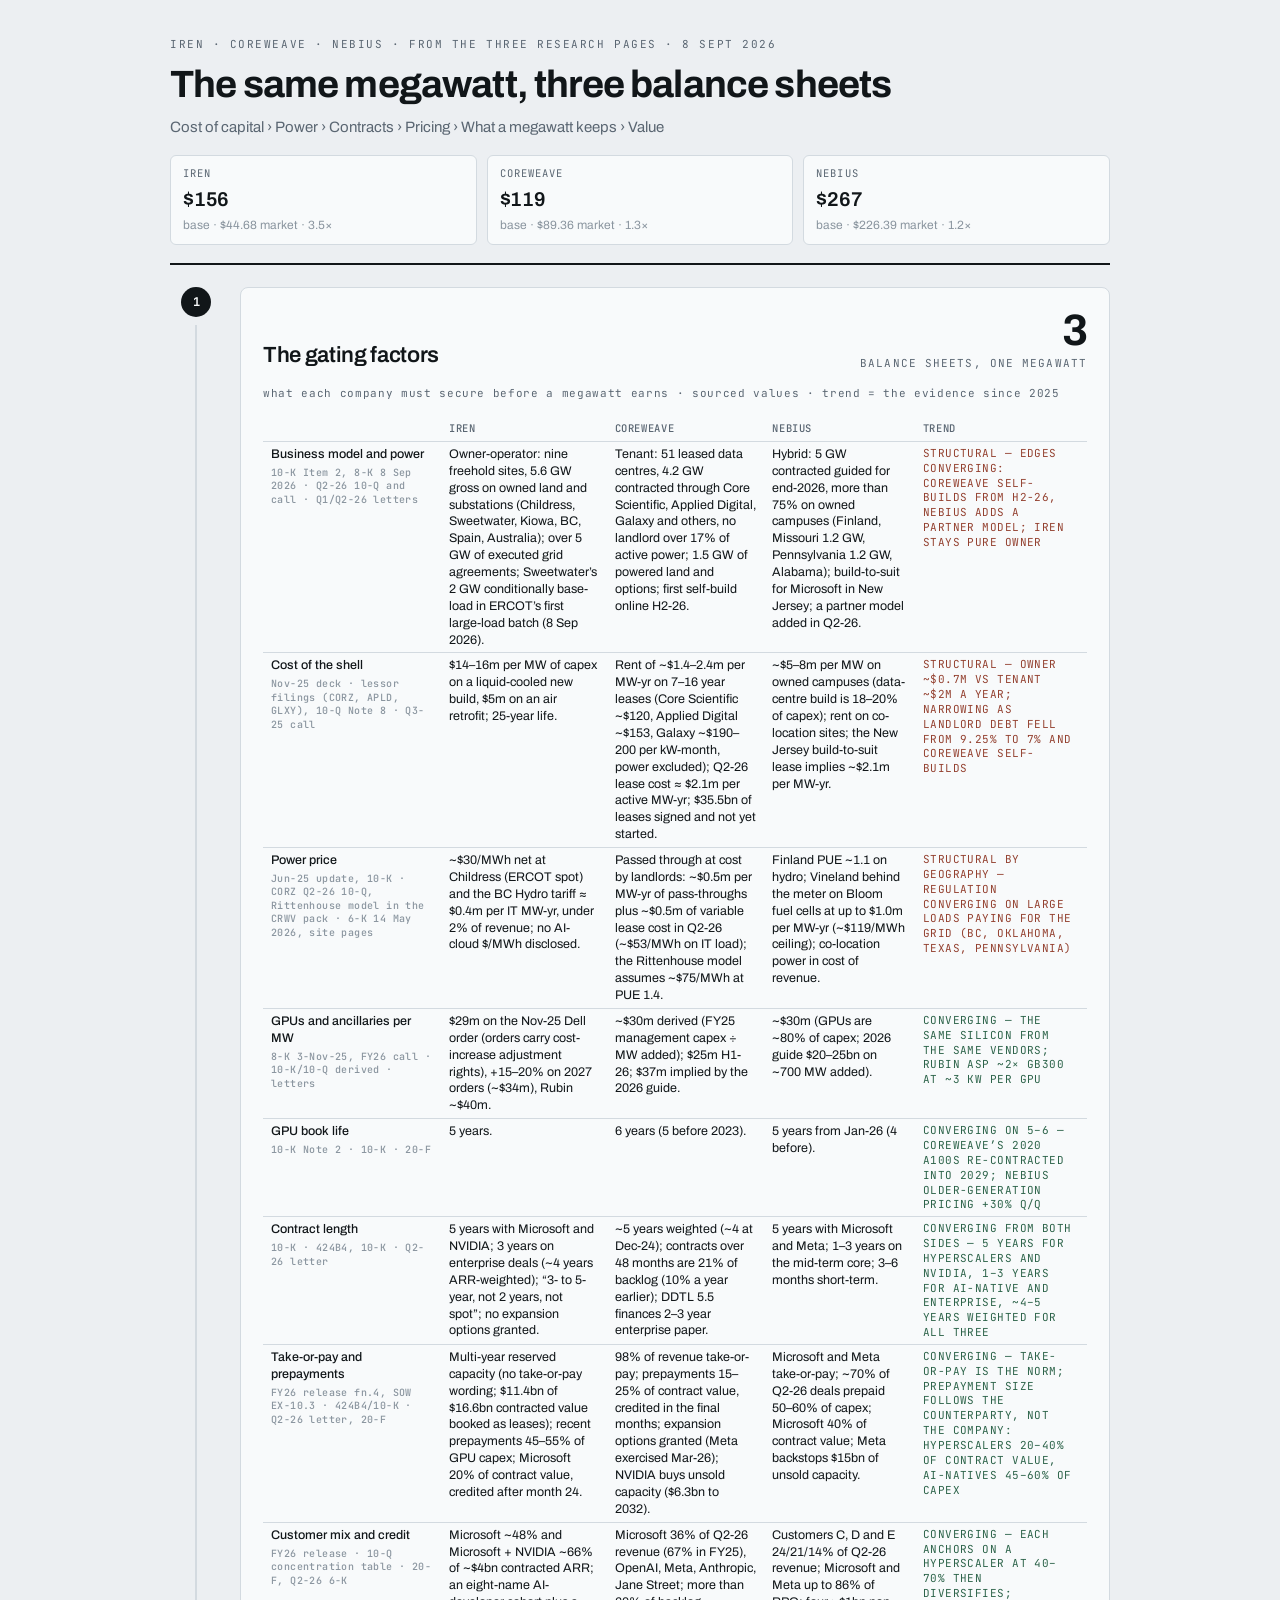
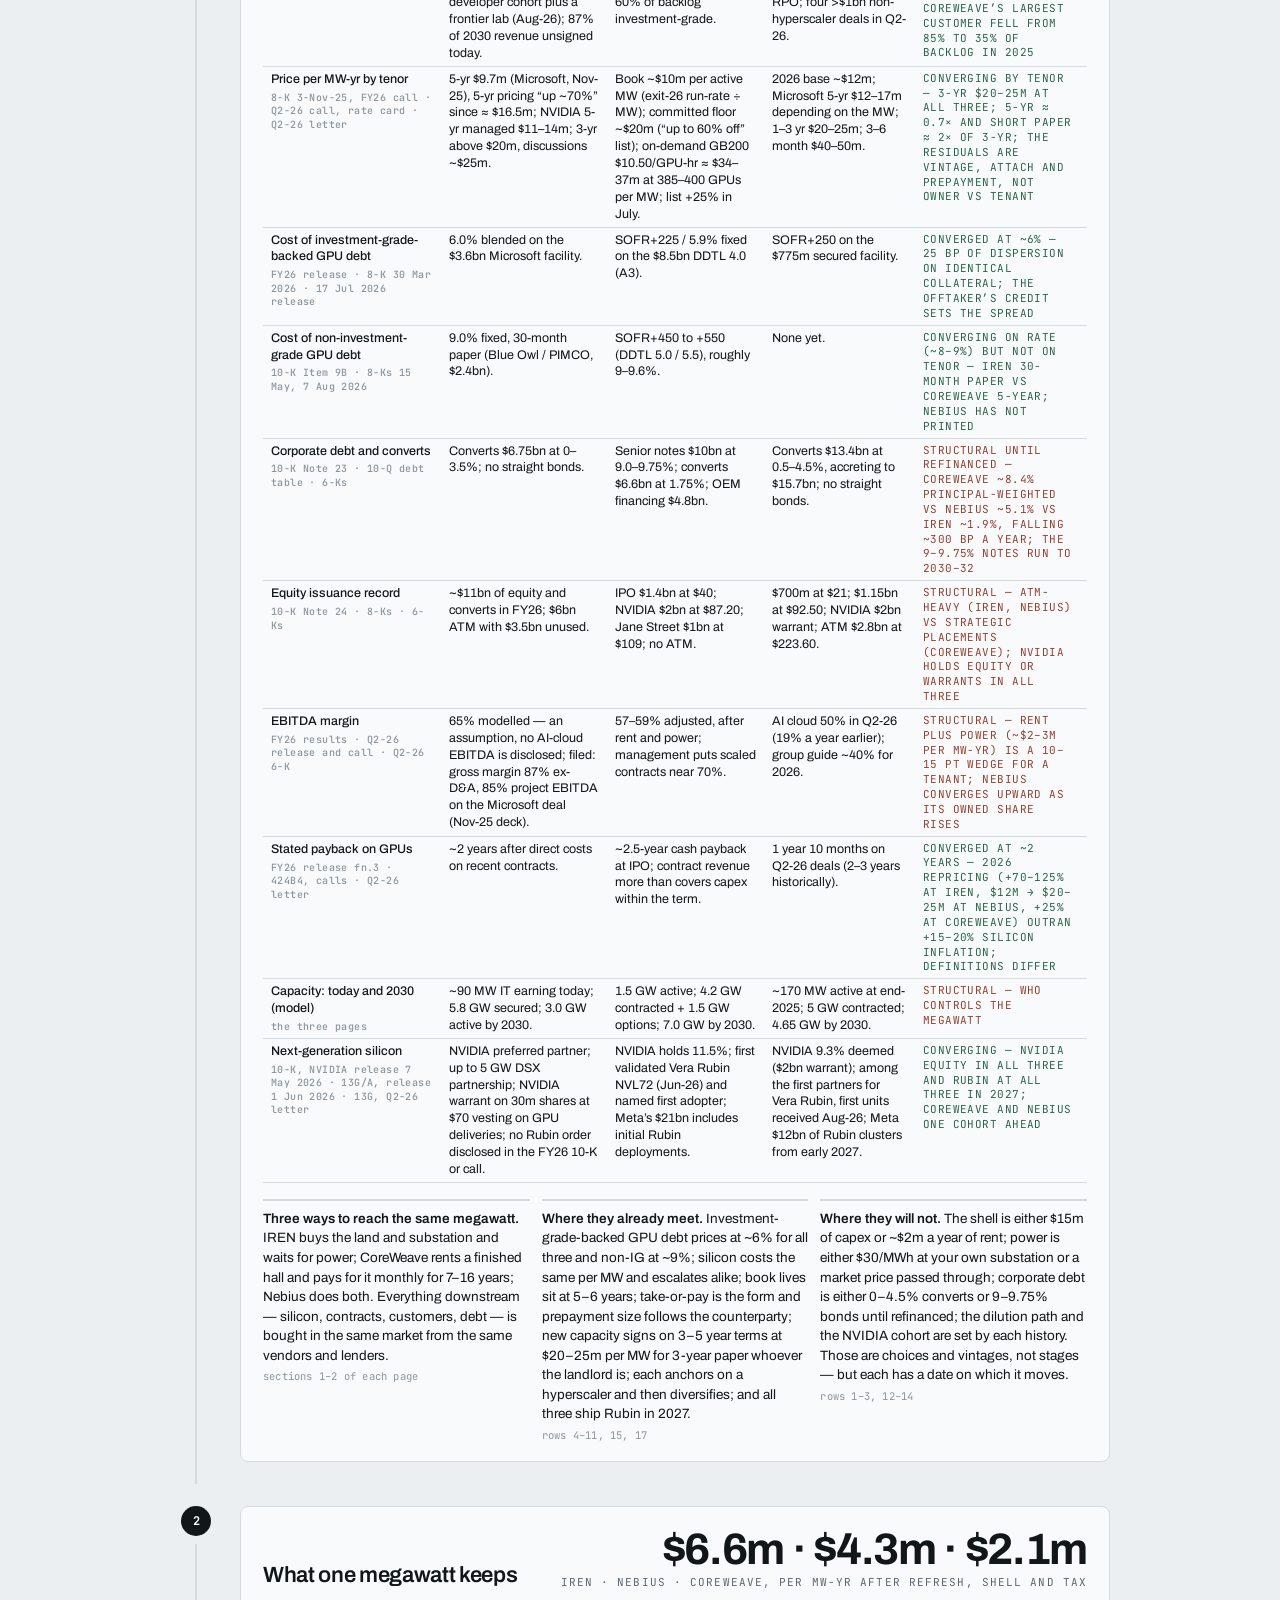
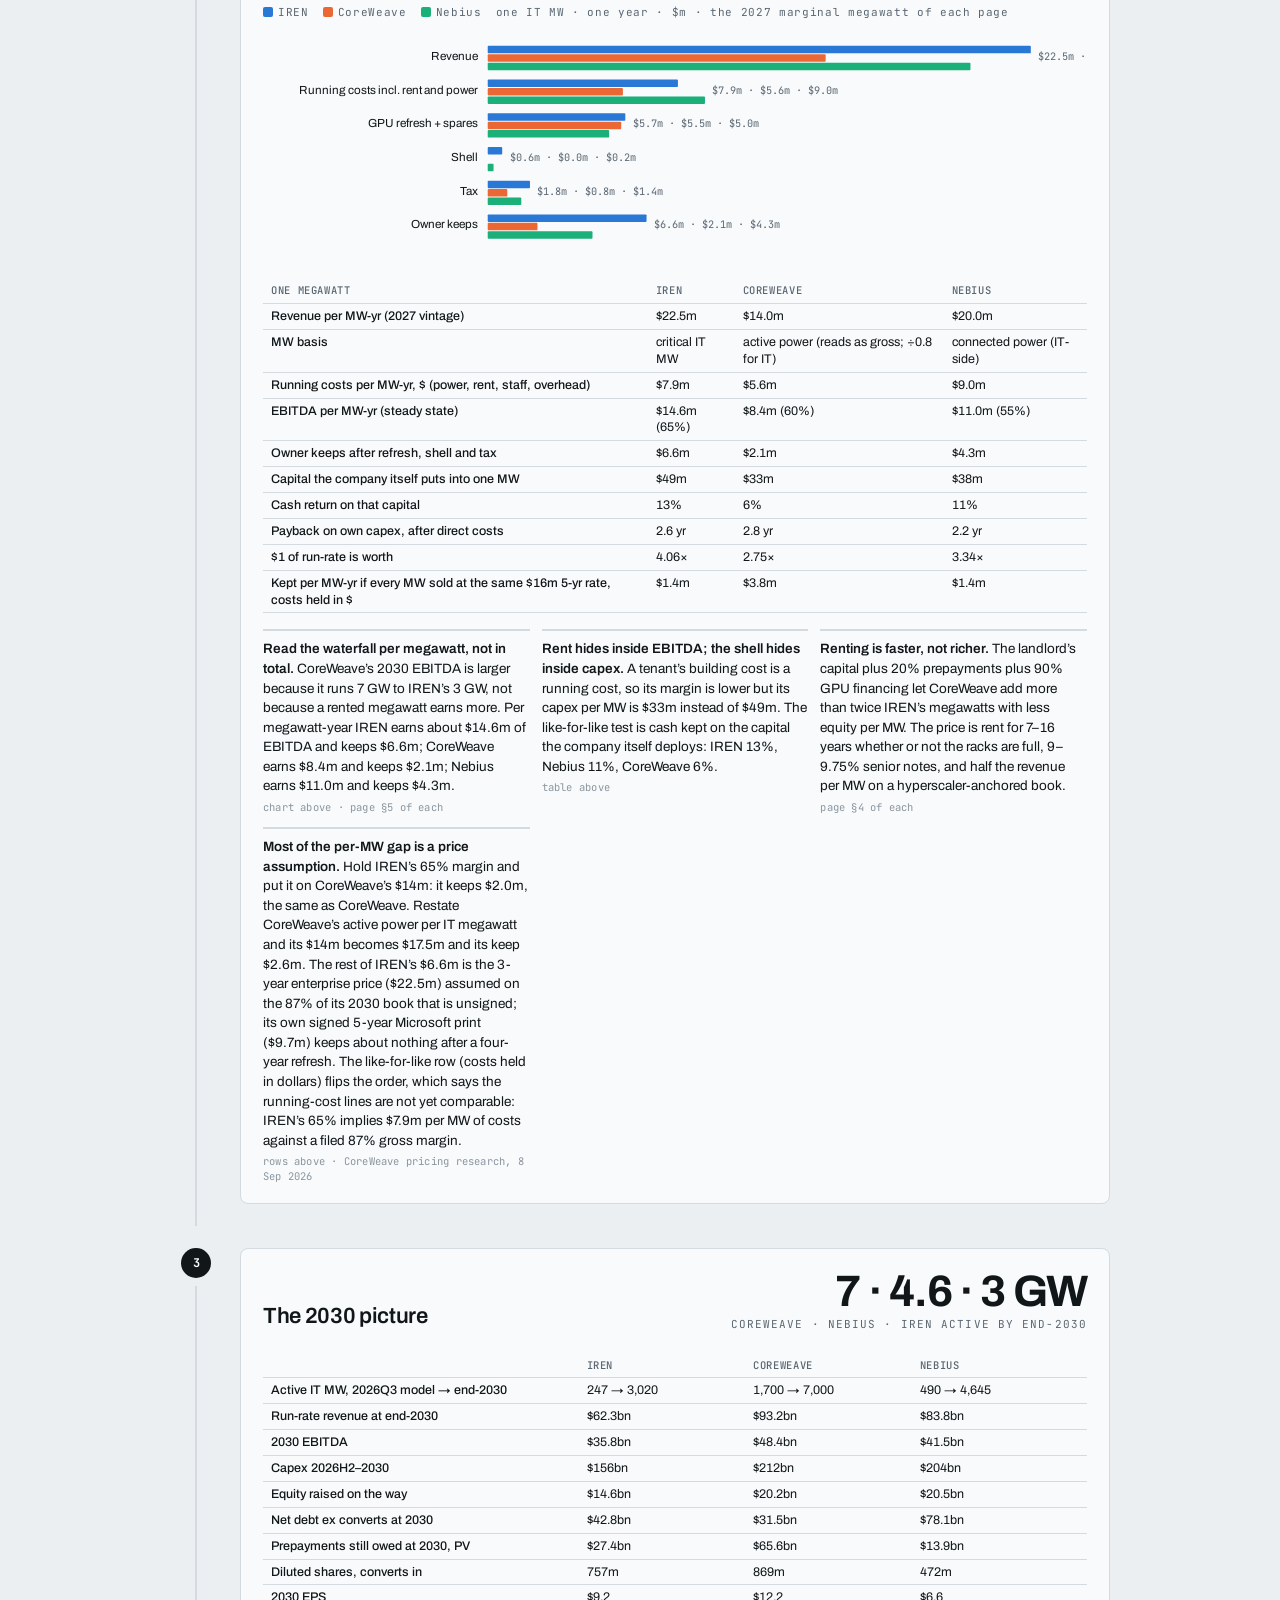
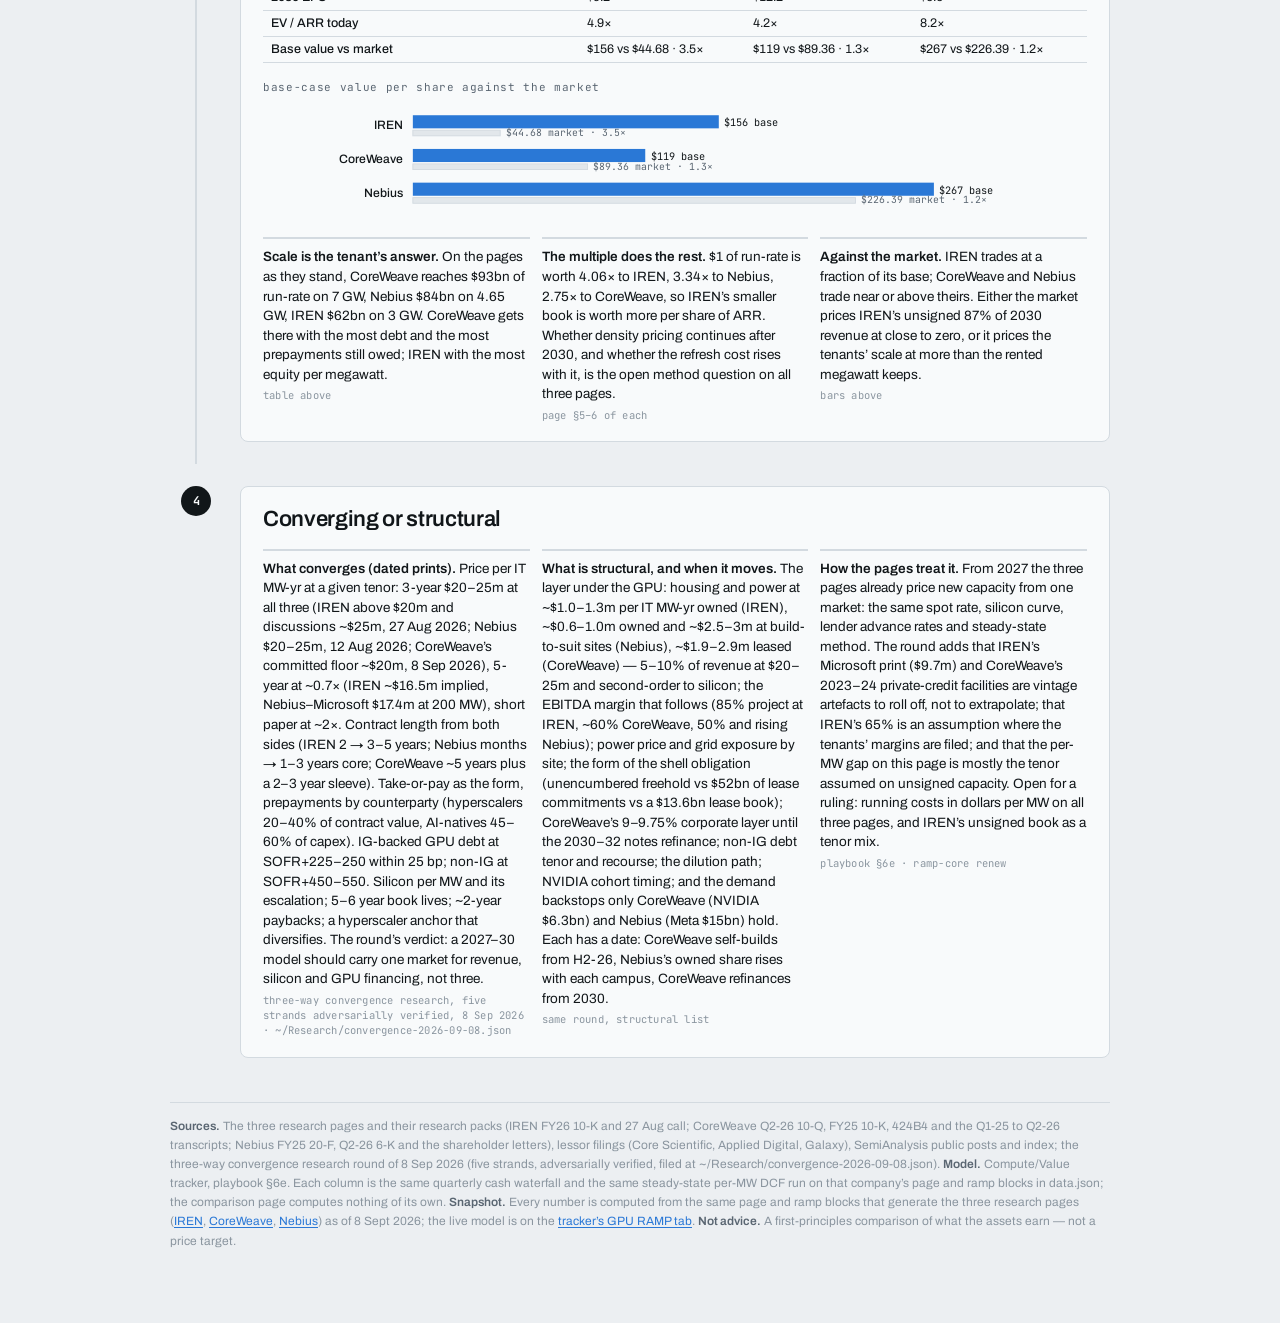
==== commit 78bc1039: "compare.html: CoreWeave 2030 run-rate in the picture note corrected to $93bn Co-Authored-By: Claude " ====
--- a/compare.html
+++ b/compare.html
@@ -128,7 +128,7 @@
 </header>
 <section class="step"><div class="rail"><div class="num">1</div><div class="bar"></div></div><div class="card"><div class="head"><div><h2>The gating factors</h2></div><div class="hero"><div class="v">3</div><div class="u">balance sheets, one megawatt</div></div></div><figure><div class="cap"><span>what each company must secure before a megawatt earns · sourced values · trend = the evidence since 2025</span></div><div class="scroll"><table class="cmp"><thead><tr><th></th><th>IREN</th><th>CoreWeave</th><th>Nebius</th><th>Trend</th></tr></thead><tbody><tr><td class="k">Business model and power<span class="src">10-K Item 2, 8-K 8 Sep 2026 · Q2-26 10-Q and call · Q1/Q2-26 letters</span></td><td>Owner-operator: nine freehold sites, 5.6 GW gross on owned land and substations (Childress, Sweetwater, Kiowa, BC, Spain, Australia); over 5 GW of executed grid agreements; Sweetwater’s 2 GW conditionally base-load in ERCOT’s first large-load batch (8 Sep 2026).</td><td>Tenant: 51 leased data centres, 4.2 GW contracted through Core Scientific, Applied Digital, Galaxy and others, no landlord over 17% of active power; 1.5 GW of powered land and options; first self-build online H2-26.</td><td>Hybrid: 5 GW contracted guided for end-2026, more than 75% on owned campuses (Finland, Missouri 1.2 GW, Pennsylvania 1.2 GW, Alabama); build-to-suit for Microsoft in New Jersey; a partner model added in Q2-26.</td><td class="trend structural">structural — edges converging: CoreWeave self-builds from H2-26, Nebius adds a partner model; IREN stays pure owner</td></tr><tr><td class="k">Cost of the shell<span class="src">Nov-25 deck · lessor filings (CORZ, APLD, GLXY), 10-Q Note 8 · Q3-25 call</span></td><td>$14–16m per MW of capex on a liquid-cooled new build, $5m on an air retrofit; 25-year life.</td><td>Rent of ~$1.4–2.4m per MW-yr on 7–16 year leases (Core Scientific ~$120, Applied Digital ~$153, Galaxy ~$190–200 per kW-month, power excluded); Q2-26 lease cost ≈ $2.1m per active MW-yr; $35.5bn of leases signed and not yet started.</td><td>~$5–8m per MW on owned campuses (data-centre build is 18–20% of capex); rent on co-location sites; the New Jersey build-to-suit lease implies ~$2.1m per MW-yr.</td><td class="trend structural">structural — owner ~$0.7m vs tenant ~$2m a year; narrowing as landlord debt fell from 9.25% to 7% and CoreWeave self-builds</td></tr><tr><td class="k">Power price<span class="src">Jun-25 update, 10-K · CORZ Q2-26 10-Q, Rittenhouse model in the CRWV pack · 6-K 14 May 2026, site pages</span></td><td>~$30/MWh net at Childress (ERCOT spot) and the BC Hydro tariff ≈ $0.4m per IT MW-yr, under 2% of revenue; no AI-cloud $/MWh disclosed.</td><td>Passed through at cost by landlords: ~$0.5m per MW-yr of pass-throughs plus ~$0.5m of variable lease cost in Q2-26 (~$53/MWh on IT load); the Rittenhouse model assumes ~$75/MWh at PUE 1.4.</td><td>Finland PUE ~1.1 on hydro; Vineland behind the meter on Bloom fuel cells at up to $1.0m per MW-yr (~$119/MWh ceiling); co-location power in cost of revenue.</td><td class="trend structural">structural by geography — regulation converging on large loads paying for the grid (BC, Oklahoma, Texas, Pennsylvania)</td></tr><tr><td class="k">GPUs and ancillaries per MW<span class="src">8-K 3-Nov-25, FY26 call · 10-K/10-Q derived · letters</span></td><td>$29m on the Nov-25 Dell order (orders carry cost-increase adjustment rights), +15–20% on 2027 orders (~$34m), Rubin ~$40m.</td><td>~$30m derived (FY25 management capex ÷ MW added); $25m H1-26; $37m implied by the 2026 guide.</td><td>~$30m (GPUs are ~80% of capex; 2026 guide $20–25bn on ~700 MW added).</td><td class="trend converging">converging — the same silicon from the same vendors; Rubin ASP ~2× GB300 at ~3 kW per GPU</td></tr><tr><td class="k">GPU book life<span class="src">10-K Note 2 · 10-K · 20-F</span></td><td>5 years.</td><td>6 years (5 before 2023).</td><td>5 years from Jan-26 (4 before).</td><td class="trend converging">converging on 5–6 — CoreWeave’s 2020 A100s re-contracted into 2029; Nebius older-generation pricing +30% q/q</td></tr><tr><td class="k">Contract length<span class="src">10-K · 424B4, 10-K · Q2-26 letter</span></td><td>5 years with Microsoft and NVIDIA; 3 years on enterprise deals (~4 years ARR-weighted); “3- to 5-year, not 2 years, not spot”; no expansion options granted.</td><td>~5 years weighted (~4 at Dec-24); contracts over 48 months are 21% of backlog (10% a year earlier); DDTL 5.5 finances 2–3 year enterprise paper.</td><td>5 years with Microsoft and Meta; 1–3 years on the mid-term core; 3–6 months short-term.</td><td class="trend converging">converging from both sides — 5 years for hyperscalers and NVIDIA, 1–3 years for AI-native and enterprise, ~4–5 years weighted for all three</td></tr><tr><td class="k">Take-or-pay and prepayments<span class="src">FY26 release fn.4, SOW EX-10.3 · 424B4/10-K · Q2-26 letter, 20-F</span></td><td>Multi-year reserved capacity (no take-or-pay wording; $11.4bn of $16.6bn contracted value booked as leases); recent prepayments 45–55% of GPU capex; Microsoft 20% of contract value, credited after month 24.</td><td>98% of revenue take-or-pay; prepayments 15–25% of contract value, credited in the final months; expansion options granted (Meta exercised Mar-26); NVIDIA buys unsold capacity ($6.3bn to 2032).</td><td>Microsoft and Meta take-or-pay; ~70% of Q2-26 deals prepaid 50–60% of capex; Microsoft 40% of contract value; Meta backstops $15bn of unsold capacity.</td><td class="trend converging">converging — take-or-pay is the norm; prepayment size follows the counterparty, not the company: hyperscalers 20–40% of contract value, AI-natives 45–60% of capex</td></tr><tr><td class="k">Customer mix and credit<span class="src">FY26 release · 10-Q concentration table · 20-F, Q2-26 6-K</span></td><td>Microsoft ~48% and Microsoft + NVIDIA ~66% of ~$4bn contracted ARR; an eight-name AI-developer cohort plus a frontier lab (Aug-26); 87% of 2030 revenue unsigned today.</td><td>Microsoft 36% of Q2-26 revenue (67% in FY25), OpenAI, Meta, Anthropic, Jane Street; more than 60% of backlog investment-grade.</td><td>Customers C, D and E 24/21/14% of Q2-26 revenue; Microsoft and Meta up to 86% of RPO; four >$1bn non-hyperscaler deals in Q2-26.</td><td class="trend converging">converging — each anchors on a hyperscaler at 40–70% then diversifies; CoreWeave’s largest customer fell from 85% to 35% of backlog in 2025</td></tr><tr><td class="k">Price per MW-yr by tenor<span class="src">8-K 3-Nov-25, FY26 call · Q2-26 call, rate card · Q2-26 letter</span></td><td>5-yr $9.7m (Microsoft, Nov-25), 5-yr pricing “up ~70%” since ≈ $16.5m; NVIDIA 5-yr managed $11–14m; 3-yr above $20m, discussions ~$25m.</td><td>Book ~$10m per active MW (exit-26 run-rate ÷ MW); committed floor ~$20m (“up to 60% off” list); on-demand GB200 $10.50/GPU-hr ≈ $34–37m at 385–400 GPUs per MW; list +25% in July.</td><td>2026 base ~$12m; Microsoft 5-yr $12–17m depending on the MW; 1–3 yr $20–25m; 3–6 month $40–50m.</td><td class="trend converging">converging by tenor — 3-yr $20–25m at all three; 5-yr ≈ 0.7× and short paper ≈ 2× of 3-yr; the residuals are vintage, attach and prepayment, not owner vs tenant</td></tr><tr><td class="k">Cost of investment-grade-backed GPU debt<span class="src">FY26 release · 8-K 30 Mar 2026 · 17 Jul 2026 release</span></td><td>6.0% blended on the $3.6bn Microsoft facility.</td><td>SOFR+225 / 5.9% fixed on the $8.5bn DDTL 4.0 (A3).</td><td>SOFR+250 on the $775m secured facility.</td><td class="trend converged">converged at ~6% — 25 bp of dispersion on identical collateral; the offtaker’s credit sets the spread</td></tr><tr><td class="k">Cost of non-investment-grade GPU debt<span class="src">10-K Item 9B · 8-Ks 15 May, 7 Aug 2026</span></td><td>9.0% fixed, 30-month paper (Blue Owl / PIMCO, $2.4bn).</td><td>SOFR+450 to +550 (DDTL 5.0 / 5.5), roughly 9–9.6%.</td><td>None yet.</td><td class="trend converging">converging on rate (~8–9%) but not on tenor — IREN 30-month paper vs CoreWeave 5-year; Nebius has not printed</td></tr><tr><td class="k">Corporate debt and converts<span class="src">10-K Note 23 · 10-Q debt table · 6-Ks</span></td><td>Converts $6.75bn at 0–3.5%; no straight bonds.</td><td>Senior notes $10bn at 9.0–9.75%; converts $6.6bn at 1.75%; OEM financing $4.8bn.</td><td>Converts $13.4bn at 0.5–4.5%, accreting to $15.7bn; no straight bonds.</td><td class="trend structural">structural until refinanced — CoreWeave ~8.4% principal-weighted vs Nebius ~5.1% vs IREN ~1.9%, falling ~300 bp a year; the 9–9.75% notes run to 2030–32</td></tr><tr><td class="k">Equity issuance record<span class="src">10-K Note 24 · 8-Ks · 6-Ks</span></td><td>~$11bn of equity and converts in FY26; $6bn ATM with $3.5bn unused.</td><td>IPO $1.4bn at $40; NVIDIA $2bn at $87.20; Jane Street $1bn at $109; no ATM.</td><td>$700m at $21; $1.15bn at $92.50; NVIDIA $2bn warrant; ATM $2.8bn at $223.60.</td><td class="trend structural">structural — ATM-heavy (IREN, Nebius) vs strategic placements (CoreWeave); NVIDIA holds equity or warrants in all three</td></tr><tr><td class="k">EBITDA margin<span class="src">FY26 results · Q2-26 release and call · Q2-26 6-K</span></td><td>65% modelled — an assumption, no AI-cloud EBITDA is disclosed; filed: gross margin 87% ex-D&A, 85% project EBITDA on the Microsoft deal (Nov-25 deck).</td><td>57–59% adjusted, after rent and power; management puts scaled contracts near 70%.</td><td>AI cloud 50% in Q2-26 (19% a year earlier); group guide ~40% for 2026.</td><td class="trend structural">structural — rent plus power (~$2–3m per MW-yr) is a 10–15 pt wedge for a tenant; Nebius converges upward as its owned share rises</td></tr><tr><td class="k">Stated payback on GPUs<span class="src">FY26 release fn.3 · 424B4, calls · Q2-26 letter</span></td><td>~2 years after direct costs on recent contracts.</td><td>~2.5-year cash payback at IPO; contract revenue more than covers capex within the term.</td><td>1 year 10 months on Q2-26 deals (2–3 years historically).</td><td class="trend converged">converged at ~2 years — 2026 repricing (+70–125% at IREN, $12m → $20–25m at Nebius, +25% at CoreWeave) outran +15–20% silicon inflation; definitions differ</td></tr><tr><td class="k">Capacity: today and 2030 (model)<span class="src">the three pages</span></td><td>~90 MW IT earning today; 5.8 GW secured; 3.0 GW active by 2030.</td><td>1.5 GW active; 4.2 GW contracted + 1.5 GW options; 7.0 GW by 2030.</td><td>~170 MW active at end-2025; 5 GW contracted; 4.65 GW by 2030.</td><td class="trend structural">structural — who controls the megawatt</td></tr><tr><td class="k">Next-generation silicon<span class="src">10-K, NVIDIA release 7 May 2026 · 13G/A, release 1 Jun 2026 · 13G, Q2-26 letter</span></td><td>NVIDIA preferred partner; up to 5 GW DSX partnership; NVIDIA warrant on 30m shares at $70 vesting on GPU deliveries; no Rubin order disclosed in the FY26 10-K or call.</td><td>NVIDIA holds 11.5%; first validated Vera Rubin NVL72 (Jun-26) and named first adopter; Meta’s $21bn includes initial Rubin deployments.</td><td>NVIDIA 9.3% deemed ($2bn warrant); among the first partners for Vera Rubin, first units received Aug-26; Meta $12bn of Rubin clusters from early 2027.</td><td class="trend converging">converging — NVIDIA equity in all three and Rubin at all three in 2027; CoreWeave and Nebius one cohort ahead</td></tr></tbody></table></div></figure><div class="notes"><div class="note"><b>Three ways to reach the same megawatt.</b> IREN buys the land and substation and waits for power; CoreWeave rents a finished hall and pays for it monthly for 7–16 years; Nebius does both. Everything downstream — silicon, contracts, customers, debt — is bought in the same market from the same vendors and lenders.<span class="src">sections 1–2 of each page</span></div><div class="note"><b>Where they already meet.</b> Investment-grade-backed GPU debt prices at ~6% for all three and non-IG at ~9%; silicon costs the same per MW and escalates alike; book lives sit at 5–6 years; take-or-pay is the form and prepayment size follows the counterparty; new capacity signs on 3–5 year terms at $20–25m per MW for 3-year paper whoever the landlord is; each anchors on a hyperscaler and then diversifies; and all three ship Rubin in 2027.<span class="src">rows 4–11, 15, 17</span></div><div class="note"><b>Where they will not.</b> The shell is either $15m of capex or ~$2m a year of rent; power is either $30/MWh at your own substation or a market price passed through; corporate debt is either 0–4.5% converts or 9–9.75% bonds until refinanced; the dilution path and the NVIDIA cohort are set by each history. Those are choices and vintages, not stages — but each has a date on which it moves.<span class="src">rows 1–3, 12–14</span></div></div></div></section>
 <section class="step"><div class="rail"><div class="num">2</div><div class="bar"></div></div><div class="card"><div class="head"><div><h2>What one megawatt keeps</h2></div><div class="hero"><div class="v">$6.6m · $4.3m · $2.1m</div><div class="u">IREN · Nebius · CoreWeave, per MW-yr after refresh, shell and tax</div></div></div><figure><div class="cap"><span><i class="sw" style="background:var(--s1)"></i>IREN</span><span><i class="sw" style="background:var(--s2)"></i>CoreWeave</span><span><i class="sw" style="background:var(--s3)"></i>Nebius</span><span>one IT MW · one year · $m · the 2027 marginal megawatt of each page</span></div><div class="scroll"><svg viewBox="0 0 880 242" width="880" height="242" xmlns="http://www.w3.org/2000/svg"><text x="230" y="33" text-anchor="end" font-size="12.5">Revenue</text><rect x="240" y="18" width="580" height="8" fill="var(--s1)" rx="1"/><rect x="240" y="27" width="360.8888888888889" height="8" fill="var(--s2)" rx="1"/><rect x="240" y="36" width="515.5555555555555" height="8" fill="var(--s3)" rx="1"/><text x="828" y="33" font-size="11" class="m soft">$22.5m · $14.0m · $20.0m</text><text x="230" y="69" text-anchor="end" font-size="12.5">Running costs incl. rent and power</text><rect x="240" y="54" width="203.12888888888892" height="8" fill="var(--s1)" rx="1"/><rect x="240" y="63" width="144.35555555555555" height="8" fill="var(--s2)" rx="1"/><rect x="240" y="72" width="232" height="8" fill="var(--s3)" rx="1"/><text x="480" y="69" font-size="11" class="m soft">$7.9m · $5.6m · $9.0m</text><text x="230" y="105" text-anchor="end" font-size="12.5">GPU refresh + spares</text><rect x="240" y="90" width="146.93333333333334" height="8" fill="var(--s1)" rx="1"/><rect x="240" y="99" width="142.55111111111114" height="8" fill="var(--s2)" rx="1"/><rect x="240" y="108" width="129.66222222222223" height="8" fill="var(--s3)" rx="1"/><text x="394.93333333333334" y="105" font-size="11" class="m soft">$5.7m · $5.5m · $5.0m</text><text x="230" y="141" text-anchor="end" font-size="12.5">Shell</text><rect x="240" y="126" width="15.466666666666669" height="8" fill="var(--s1)" rx="1"/><rect x="240" y="135" width="0" height="8" fill="var(--s2)" rx="1"/><rect x="240" y="144" width="6.186666666666667" height="8" fill="var(--s3)" rx="1"/><text x="263.4666666666667" y="141" font-size="11" class="m soft">$0.6m · $0.0m · $0.2m</text><text x="230" y="177" text-anchor="end" font-size="12.5">Tax</text><rect x="240" y="162" width="45.111111111111086" height="8" fill="var(--s1)" rx="1"/><rect x="240" y="171" width="20.879999999999995" height="8" fill="var(--s2)" rx="1"/><rect x="240" y="180" width="35.83111111111111" height="8" fill="var(--s3)" rx="1"/><text x="293.1111111111111" y="177" font-size="11" class="m soft">$1.8m · $0.8m · $1.4m</text><text x="230" y="213" text-anchor="end" font-size="12.5">Owner keeps</text><rect x="240" y="198" width="169.61777777777775" height="8" fill="var(--s1)" rx="1"/><rect x="240" y="207" width="53.102222222222224" height="8" fill="var(--s2)" rx="1"/><rect x="240" y="216" width="111.87555555555554" height="8" fill="var(--s3)" rx="1"/><text x="417.61777777777775" y="213" font-size="11" class="m soft">$6.6m · $2.1m · $4.3m</text></svg></div></figure><div class="scroll"><table class="cmp"><thead><tr><th>One megawatt</th><th>IREN</th><th>CoreWeave</th><th>Nebius</th></tr></thead><tbody><tr><td class="k">Revenue per MW-yr (2027 vintage)</td><td>$22.5m</td><td>$14.0m</td><td>$20.0m</td></tr><tr><td class="k">MW basis</td><td>critical IT MW</td><td>active power (reads as gross; ÷0.8 for IT)</td><td>connected power (IT-side)</td></tr><tr><td class="k">Running costs per MW-yr, $ (power, rent, staff, overhead)</td><td>$7.9m</td><td>$5.6m</td><td>$9.0m</td></tr><tr><td class="k">EBITDA per MW-yr (steady state)</td><td>$14.6m (65%)</td><td>$8.4m (60%)</td><td>$11.0m (55%)</td></tr><tr><td class="k">Owner keeps after refresh, shell and tax</td><td>$6.6m</td><td>$2.1m</td><td>$4.3m</td></tr><tr><td class="k">Capital the company itself puts into one MW</td><td>$49m</td><td>$33m</td><td>$38m</td></tr><tr><td class="k">Cash return on that capital</td><td>13%</td><td>6%</td><td>11%</td></tr><tr><td class="k">Payback on own capex, after direct costs</td><td>2.6 yr</td><td>2.8 yr</td><td>2.2 yr</td></tr><tr><td class="k">$1 of run-rate is worth</td><td>4.06×</td><td>2.75×</td><td>3.34×</td></tr><tr><td class="k">Kept per MW-yr if every MW sold at the same $16m 5-yr rate, costs held in $</td><td>$1.4m</td><td>$3.8m</td><td>$1.4m</td></tr></tbody></table></div><div class="notes"><div class="note"><b>Read the waterfall per megawatt, not in total.</b> CoreWeave’s 2030 EBITDA is larger because it runs 7 GW to IREN’s 3 GW, not because a rented megawatt earns more. Per megawatt-year IREN earns about $14.6m of EBITDA and keeps $6.6m; CoreWeave earns $8.4m and keeps $2.1m; Nebius earns $11.0m and keeps $4.3m.<span class="src">chart above · page §5 of each</span></div><div class="note"><b>Rent hides inside EBITDA; the shell hides inside capex.</b> A tenant’s building cost is a running cost, so its margin is lower but its capex per MW is $33m instead of $49m. The like-for-like test is cash kept on the capital the company itself deploys: IREN 13%, Nebius 11%, CoreWeave 6%.<span class="src">table above</span></div><div class="note"><b>Renting is faster, not richer.</b> The landlord’s capital plus 20% prepayments plus 90% GPU financing let CoreWeave add more than twice IREN’s megawatts with less equity per MW. The price is rent for 7–16 years whether or not the racks are full, 9–9.75% senior notes, and half the revenue per MW on a hyperscaler-anchored book.<span class="src">page §4 of each</span></div><div class="note"><b>Most of the per-MW gap is a price assumption.</b> Hold IREN’s 65% margin and put it on CoreWeave’s $14m: it keeps $2.0m, the same as CoreWeave. Restate CoreWeave’s active power per IT megawatt and its $14m becomes $17.5m and its keep $2.6m. The rest of IREN’s $6.6m is the 3-year enterprise price ($22.5m) assumed on the 87% of its 2030 book that is unsigned; its own signed 5-year Microsoft print ($9.7m) keeps about nothing after a four-year refresh. The like-for-like row (costs held in dollars) flips the order, which says the running-cost lines are not yet comparable: IREN’s 65% implies $7.9m per MW of costs against a filed 87% gross margin.<span class="src">rows above · CoreWeave pricing research, 8 Sep 2026</span></div></div></div></section>
-<section class="step"><div class="rail"><div class="num">3</div><div class="bar"></div></div><div class="card"><div class="head"><div><h2>The 2030 picture</h2></div><div class="hero"><div class="v">7 · 4.6 · 3 GW</div><div class="u">CoreWeave · Nebius · IREN active by end-2030</div></div></div><div class="scroll"><table class="cmp"><thead><tr><th></th><th>IREN</th><th>CoreWeave</th><th>Nebius</th></tr></thead><tbody><tr><td class="k">Active IT MW, 2026Q3 model → end-2030</td><td>247 → 3,020</td><td>1,700 → 7,000</td><td>490 → 4,645</td></tr><tr><td class="k">Run-rate revenue at end-2030</td><td>$62.3bn</td><td>$93.2bn</td><td>$83.8bn</td></tr><tr><td class="k">2030 EBITDA</td><td>$35.8bn</td><td>$48.4bn</td><td>$41.5bn</td></tr><tr><td class="k">Capex 2026H2–2030</td><td>$156bn</td><td>$212bn</td><td>$204bn</td></tr><tr><td class="k">Equity raised on the way</td><td>$14.6bn</td><td>$20.2bn</td><td>$20.5bn</td></tr><tr><td class="k">Net debt ex converts at 2030</td><td>$42.8bn</td><td>$31.5bn</td><td>$78.1bn</td></tr><tr><td class="k">Prepayments still owed at 2030, PV</td><td>$27.4bn</td><td>$65.6bn</td><td>$13.9bn</td></tr><tr><td class="k">Diluted shares, converts in</td><td>757m</td><td>869m</td><td>472m</td></tr><tr><td class="k">2030 EPS</td><td>$9.2</td><td>$12.2</td><td>$6.6</td></tr><tr><td class="k">EV / ARR today</td><td>4.9×</td><td>4.2×</td><td>8.2×</td></tr><tr><td class="k">Base value vs market</td><td>$156 vs $44.68 · 3.5×</td><td>$119 vs $89.36 · 1.3×</td><td>$267 vs $226.39 · 1.2×</td></tr></tbody></table></div><figure><div class="cap"><span>base-case value per share against the market</span></div><div class="scroll"><svg viewBox="0 0 880 126" width="880" height="126" xmlns="http://www.w3.org/2000/svg"><text x="150" y="27" text-anchor="end" font-size="13" font-weight="500">IREN</text><rect x="160" y="12" width="326.7728993257002" height="14" fill="var(--s1)" /><text x="492.7728993257002" y="24" font-size="11" class="m">$156 base</text><rect x="160" y="28" width="93.29970433672256" height="6" fill="var(--sunk)" stroke="var(--line)"/><text x="259.2997043367226" y="34" font-size="10.5" class="m soft">$44.68 market · 3.5×</text><text x="150" y="63" text-anchor="end" font-size="13" font-weight="500">CoreWeave</text><rect x="160" y="48" width="248.2200312083899" height="14" fill="var(--s1)" /><text x="414.2200312083899" y="60" font-size="11" class="m">$119 base</text><rect x="160" y="64" width="186.5994086734451" height="6" fill="var(--sunk)" stroke="var(--line)"/><text x="352.5994086734451" y="70" font-size="10.5" class="m soft">$89.36 market · 1.3×</text><text x="150" y="99" text-anchor="end" font-size="13" font-weight="500">Nebius</text><rect x="160" y="84" width="556.5217391304349" height="14" fill="var(--s1)" /><text x="722.5217391304349" y="96" font-size="11" class="m">$267 base</text><rect x="160" y="100" width="472.7421679675608" height="6" fill="var(--sunk)" stroke="var(--line)"/><text x="638.7421679675608" y="106" font-size="10.5" class="m soft">$226.39 market · 1.2×</text></svg></div></figure><div class="notes"><div class="note"><b>Scale is the tenant’s answer.</b> On the pages as they stand, CoreWeave reaches $103bn of run-rate on 7 GW, Nebius $84bn on 4.65 GW, IREN $62bn on 3 GW. CoreWeave gets there with the most debt and the most prepayments still owed; IREN with the most equity per megawatt.<span class="src">table above</span></div><div class="note"><b>The multiple does the rest.</b> $1 of run-rate is worth 4.06× to IREN, 3.34× to Nebius, 2.75× to CoreWeave, so IREN’s smaller book is worth more per share of ARR. Whether density pricing continues after 2030, and whether the refresh cost rises with it, is the open method question on all three pages.<span class="src">page §5–6 of each</span></div><div class="note"><b>Against the market.</b> IREN trades at a fraction of its base; CoreWeave and Nebius trade near or above theirs. Either the market prices IREN’s unsigned 87% of 2030 revenue at close to zero, or it prices the tenants’ scale at more than the rented megawatt keeps.<span class="src">bars above</span></div></div></div></section>
+<section class="step"><div class="rail"><div class="num">3</div><div class="bar"></div></div><div class="card"><div class="head"><div><h2>The 2030 picture</h2></div><div class="hero"><div class="v">7 · 4.6 · 3 GW</div><div class="u">CoreWeave · Nebius · IREN active by end-2030</div></div></div><div class="scroll"><table class="cmp"><thead><tr><th></th><th>IREN</th><th>CoreWeave</th><th>Nebius</th></tr></thead><tbody><tr><td class="k">Active IT MW, 2026Q3 model → end-2030</td><td>247 → 3,020</td><td>1,700 → 7,000</td><td>490 → 4,645</td></tr><tr><td class="k">Run-rate revenue at end-2030</td><td>$62.3bn</td><td>$93.2bn</td><td>$83.8bn</td></tr><tr><td class="k">2030 EBITDA</td><td>$35.8bn</td><td>$48.4bn</td><td>$41.5bn</td></tr><tr><td class="k">Capex 2026H2–2030</td><td>$156bn</td><td>$212bn</td><td>$204bn</td></tr><tr><td class="k">Equity raised on the way</td><td>$14.6bn</td><td>$20.2bn</td><td>$20.5bn</td></tr><tr><td class="k">Net debt ex converts at 2030</td><td>$42.8bn</td><td>$31.5bn</td><td>$78.1bn</td></tr><tr><td class="k">Prepayments still owed at 2030, PV</td><td>$27.4bn</td><td>$65.6bn</td><td>$13.9bn</td></tr><tr><td class="k">Diluted shares, converts in</td><td>757m</td><td>869m</td><td>472m</td></tr><tr><td class="k">2030 EPS</td><td>$9.2</td><td>$12.2</td><td>$6.6</td></tr><tr><td class="k">EV / ARR today</td><td>4.9×</td><td>4.2×</td><td>8.2×</td></tr><tr><td class="k">Base value vs market</td><td>$156 vs $44.68 · 3.5×</td><td>$119 vs $89.36 · 1.3×</td><td>$267 vs $226.39 · 1.2×</td></tr></tbody></table></div><figure><div class="cap"><span>base-case value per share against the market</span></div><div class="scroll"><svg viewBox="0 0 880 126" width="880" height="126" xmlns="http://www.w3.org/2000/svg"><text x="150" y="27" text-anchor="end" font-size="13" font-weight="500">IREN</text><rect x="160" y="12" width="326.7728993257002" height="14" fill="var(--s1)" /><text x="492.7728993257002" y="24" font-size="11" class="m">$156 base</text><rect x="160" y="28" width="93.29970433672256" height="6" fill="var(--sunk)" stroke="var(--line)"/><text x="259.2997043367226" y="34" font-size="10.5" class="m soft">$44.68 market · 3.5×</text><text x="150" y="63" text-anchor="end" font-size="13" font-weight="500">CoreWeave</text><rect x="160" y="48" width="248.2200312083899" height="14" fill="var(--s1)" /><text x="414.2200312083899" y="60" font-size="11" class="m">$119 base</text><rect x="160" y="64" width="186.5994086734451" height="6" fill="var(--sunk)" stroke="var(--line)"/><text x="352.5994086734451" y="70" font-size="10.5" class="m soft">$89.36 market · 1.3×</text><text x="150" y="99" text-anchor="end" font-size="13" font-weight="500">Nebius</text><rect x="160" y="84" width="556.5217391304349" height="14" fill="var(--s1)" /><text x="722.5217391304349" y="96" font-size="11" class="m">$267 base</text><rect x="160" y="100" width="472.7421679675608" height="6" fill="var(--sunk)" stroke="var(--line)"/><text x="638.7421679675608" y="106" font-size="10.5" class="m soft">$226.39 market · 1.2×</text></svg></div></figure><div class="notes"><div class="note"><b>Scale is the tenant’s answer.</b> On the pages as they stand, CoreWeave reaches $93bn of run-rate on 7 GW, Nebius $84bn on 4.65 GW, IREN $62bn on 3 GW. CoreWeave gets there with the most debt and the most prepayments still owed; IREN with the most equity per megawatt.<span class="src">table above</span></div><div class="note"><b>The multiple does the rest.</b> $1 of run-rate is worth 4.06× to IREN, 3.34× to Nebius, 2.75× to CoreWeave, so IREN’s smaller book is worth more per share of ARR. Whether density pricing continues after 2030, and whether the refresh cost rises with it, is the open method question on all three pages.<span class="src">page §5–6 of each</span></div><div class="note"><b>Against the market.</b> IREN trades at a fraction of its base; CoreWeave and Nebius trade near or above theirs. Either the market prices IREN’s unsigned 87% of 2030 revenue at close to zero, or it prices the tenants’ scale at more than the rented megawatt keeps.<span class="src">bars above</span></div></div></div></section>
 <section class="step"><div class="rail"><div class="num">4</div><div class="bar"></div></div><div class="card"><div class="head"><div><h2>Converging or structural</h2></div></div><div class="notes"><div class="note"><b>What converges (dated prints).</b> Price per IT MW-yr at a given tenor: 3-year $20–25m at all three (IREN above $20m and discussions ~$25m, 27 Aug 2026; Nebius $20–25m, 12 Aug 2026; CoreWeave’s committed floor ~$20m, 8 Sep 2026), 5-year at ~0.7× (IREN ~$16.5m implied, Nebius–Microsoft $17.4m at 200 MW), short paper at ~2×. Contract length from both sides (IREN 2 → 3–5 years; Nebius months → 1–3 years core; CoreWeave ~5 years plus a 2–3 year sleeve). Take-or-pay as the form, prepayments by counterparty (hyperscalers 20–40% of contract value, AI-natives 45–60% of capex). IG-backed GPU debt at SOFR+225–250 within 25 bp; non-IG at SOFR+450–550. Silicon per MW and its escalation; 5–6 year book lives; ~2-year paybacks; a hyperscaler anchor that diversifies. The round’s verdict: a 2027–30 model should carry one market for revenue, silicon and GPU financing, not three.<span class="src">three-way convergence research, five strands adversarially verified, 8 Sep 2026 · ~/Research/convergence-2026-09-08.json</span></div><div class="note"><b>What is structural, and when it moves.</b> The layer under the GPU: housing and power at ~$1.0–1.3m per IT MW-yr owned (IREN), ~$0.6–1.0m owned and ~$2.5–3m at build-to-suit sites (Nebius), ~$1.9–2.9m leased (CoreWeave) — 5–10% of revenue at $20–25m and second-order to silicon; the EBITDA margin that follows (85% project at IREN, ~60% CoreWeave, 50% and rising Nebius); power price and grid exposure by site; the form of the shell obligation (unencumbered freehold vs $52bn of lease commitments vs a $13.6bn lease book); CoreWeave’s 9–9.75% corporate layer until the 2030–32 notes refinance; non-IG debt tenor and recourse; the dilution path; NVIDIA cohort timing; and the demand backstops only CoreWeave (NVIDIA $6.3bn) and Nebius (Meta $15bn) hold. Each has a date: CoreWeave self-builds from H2-26, Nebius’s owned share rises with each campus, CoreWeave refinances from 2030.<span class="src">same round, structural list</span></div><div class="note"><b>How the pages treat it.</b> From 2027 the three pages already price new capacity from one market: the same spot rate, silicon curve, lender advance rates and steady-state method. The round adds that IREN’s Microsoft print ($9.7m) and CoreWeave’s 2023–24 private-credit facilities are vintage artefacts to roll off, not to extrapolate; that IREN’s 65% is an assumption where the tenants’ margins are filed; and that the per-MW gap on this page is mostly the tenor assumed on unsigned capacity. Open for a ruling: running costs in dollars per MW on all three pages, and IREN’s unsigned book as a tenor mix.<span class="src">playbook §6e · ramp-core renew</span></div></div></div></section>
 <footer>
   <b>Sources.</b> The three research pages and their research packs (IREN FY26 10-K and 27 Aug call; CoreWeave Q2-26 10-Q, FY25 10-K, 424B4 and the Q1-25 to Q2-26 transcripts; Nebius FY25 20-F, Q2-26 6-K and the shareholder letters), lessor filings (Core Scientific, Applied Digital, Galaxy), SemiAnalysis public posts and index; the three-way convergence research round of 8 Sep 2026 (five strands, adversarially verified, filed at ~/Research/convergence-2026-09-08.json).
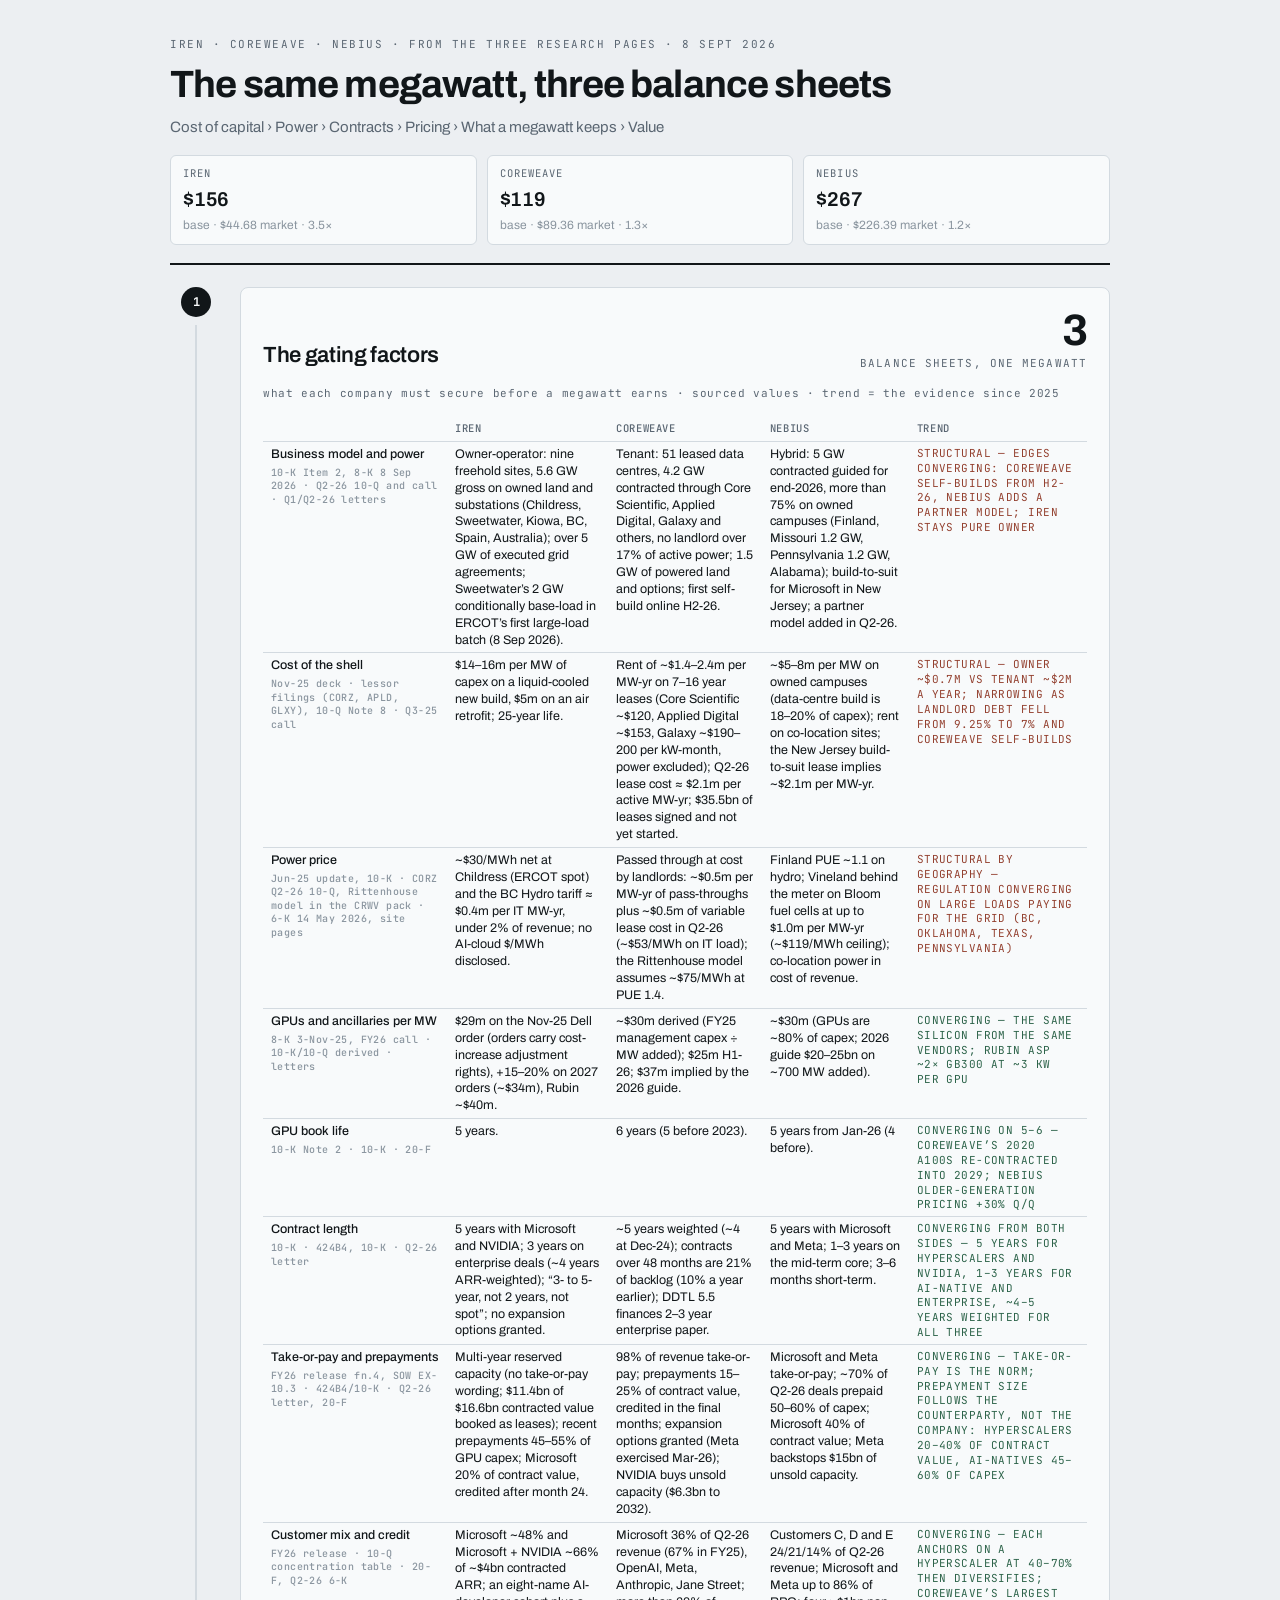
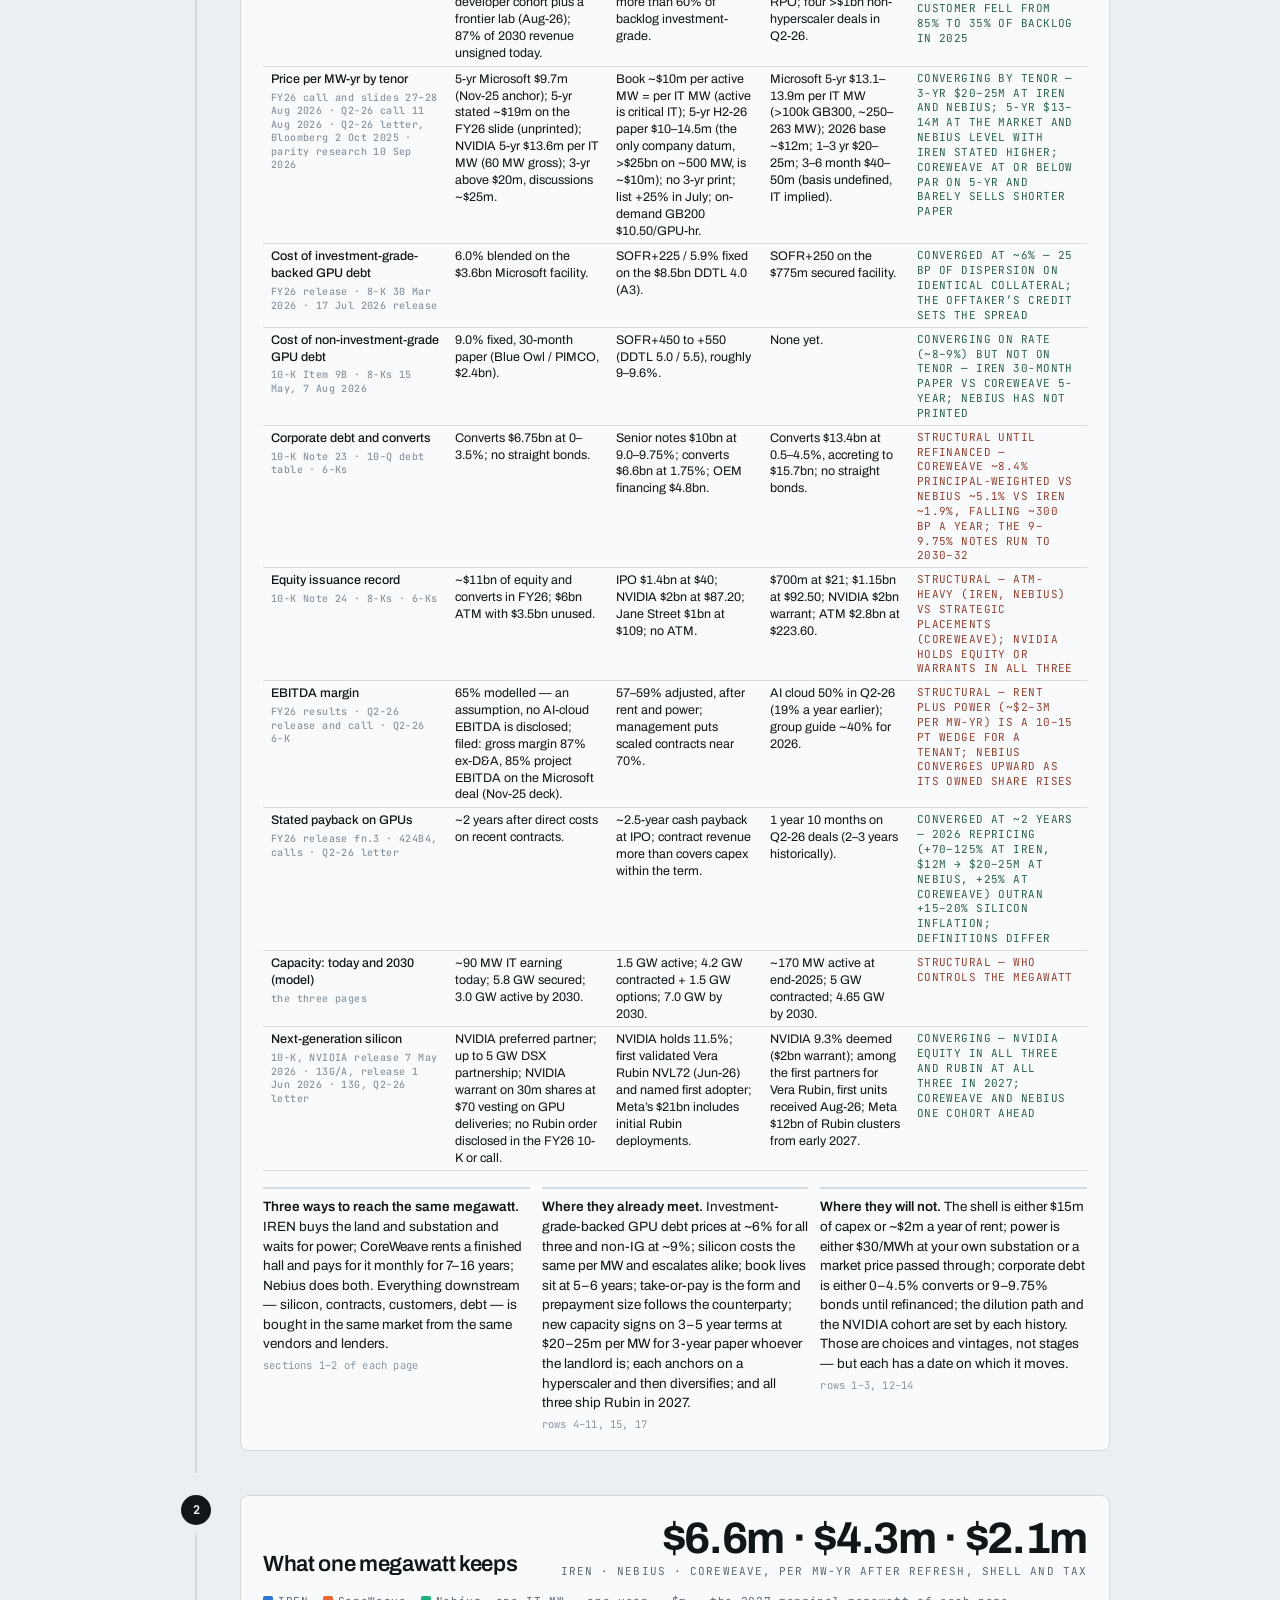
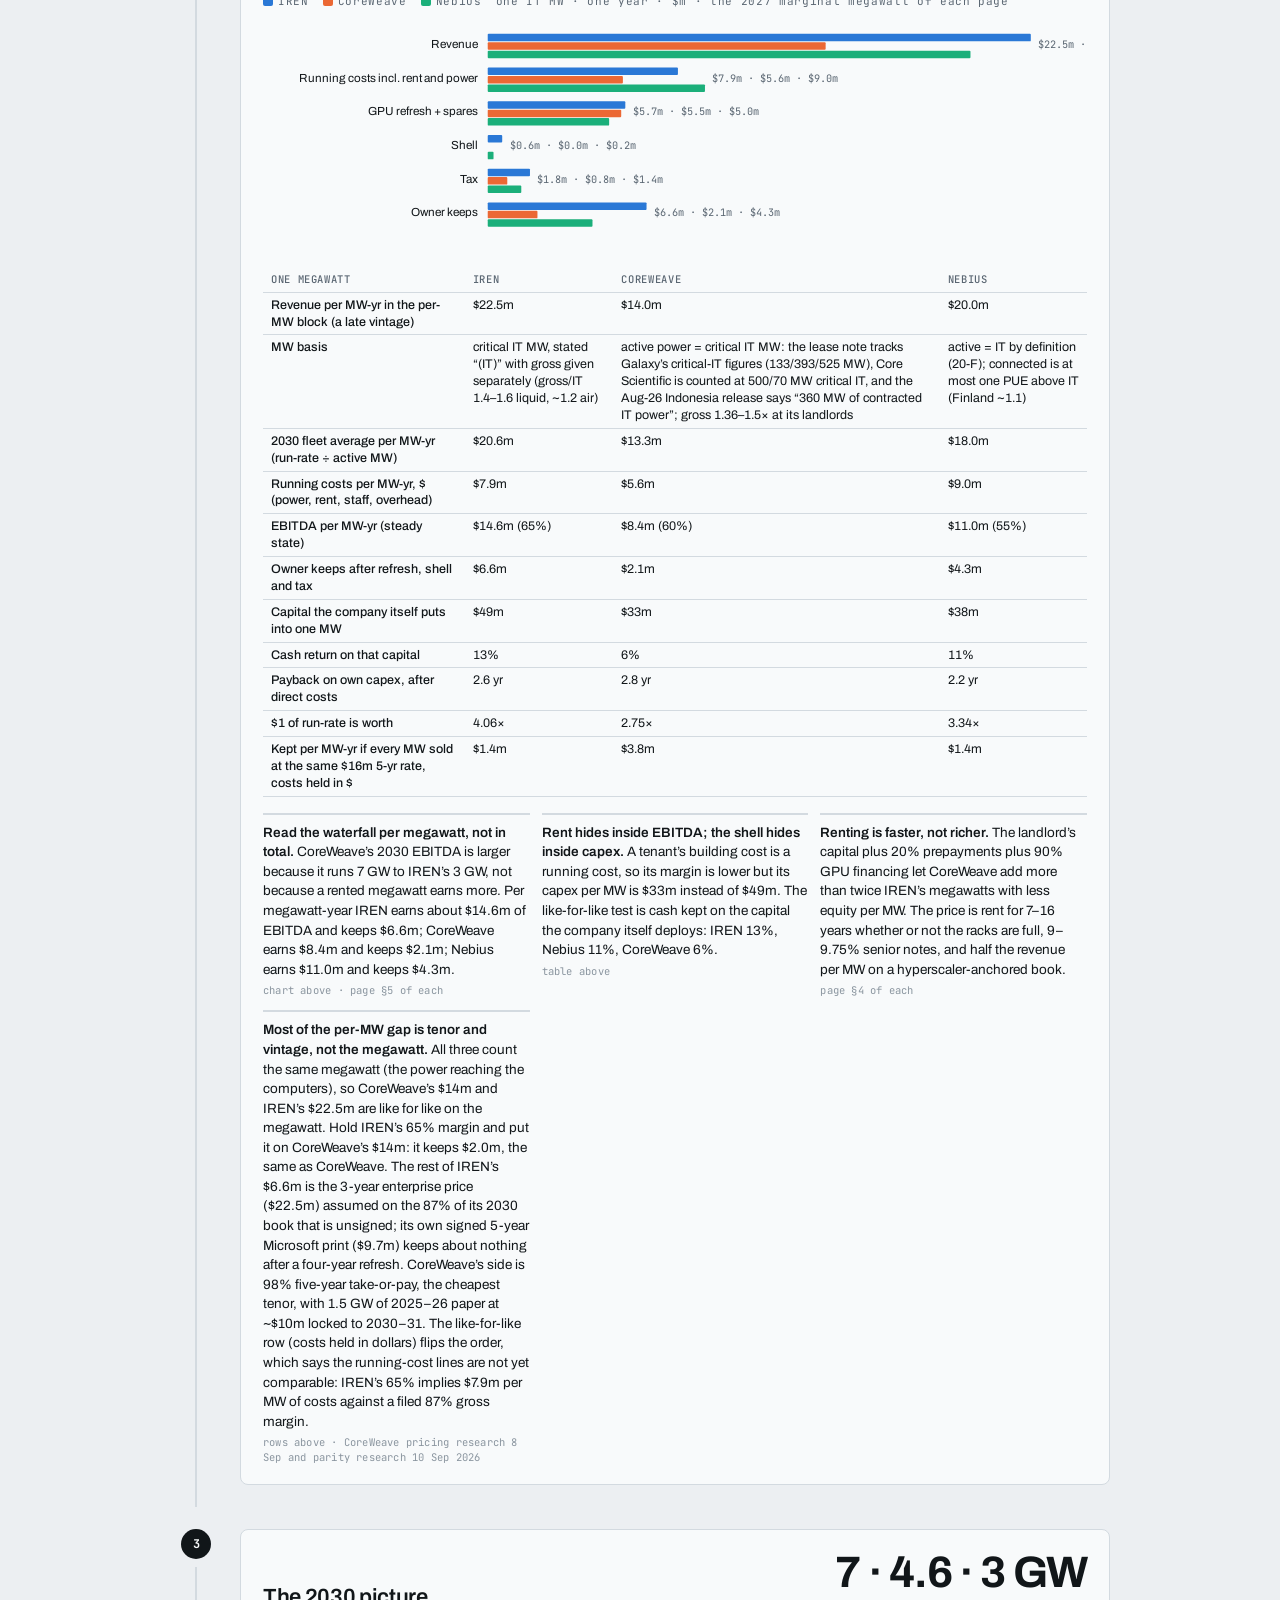
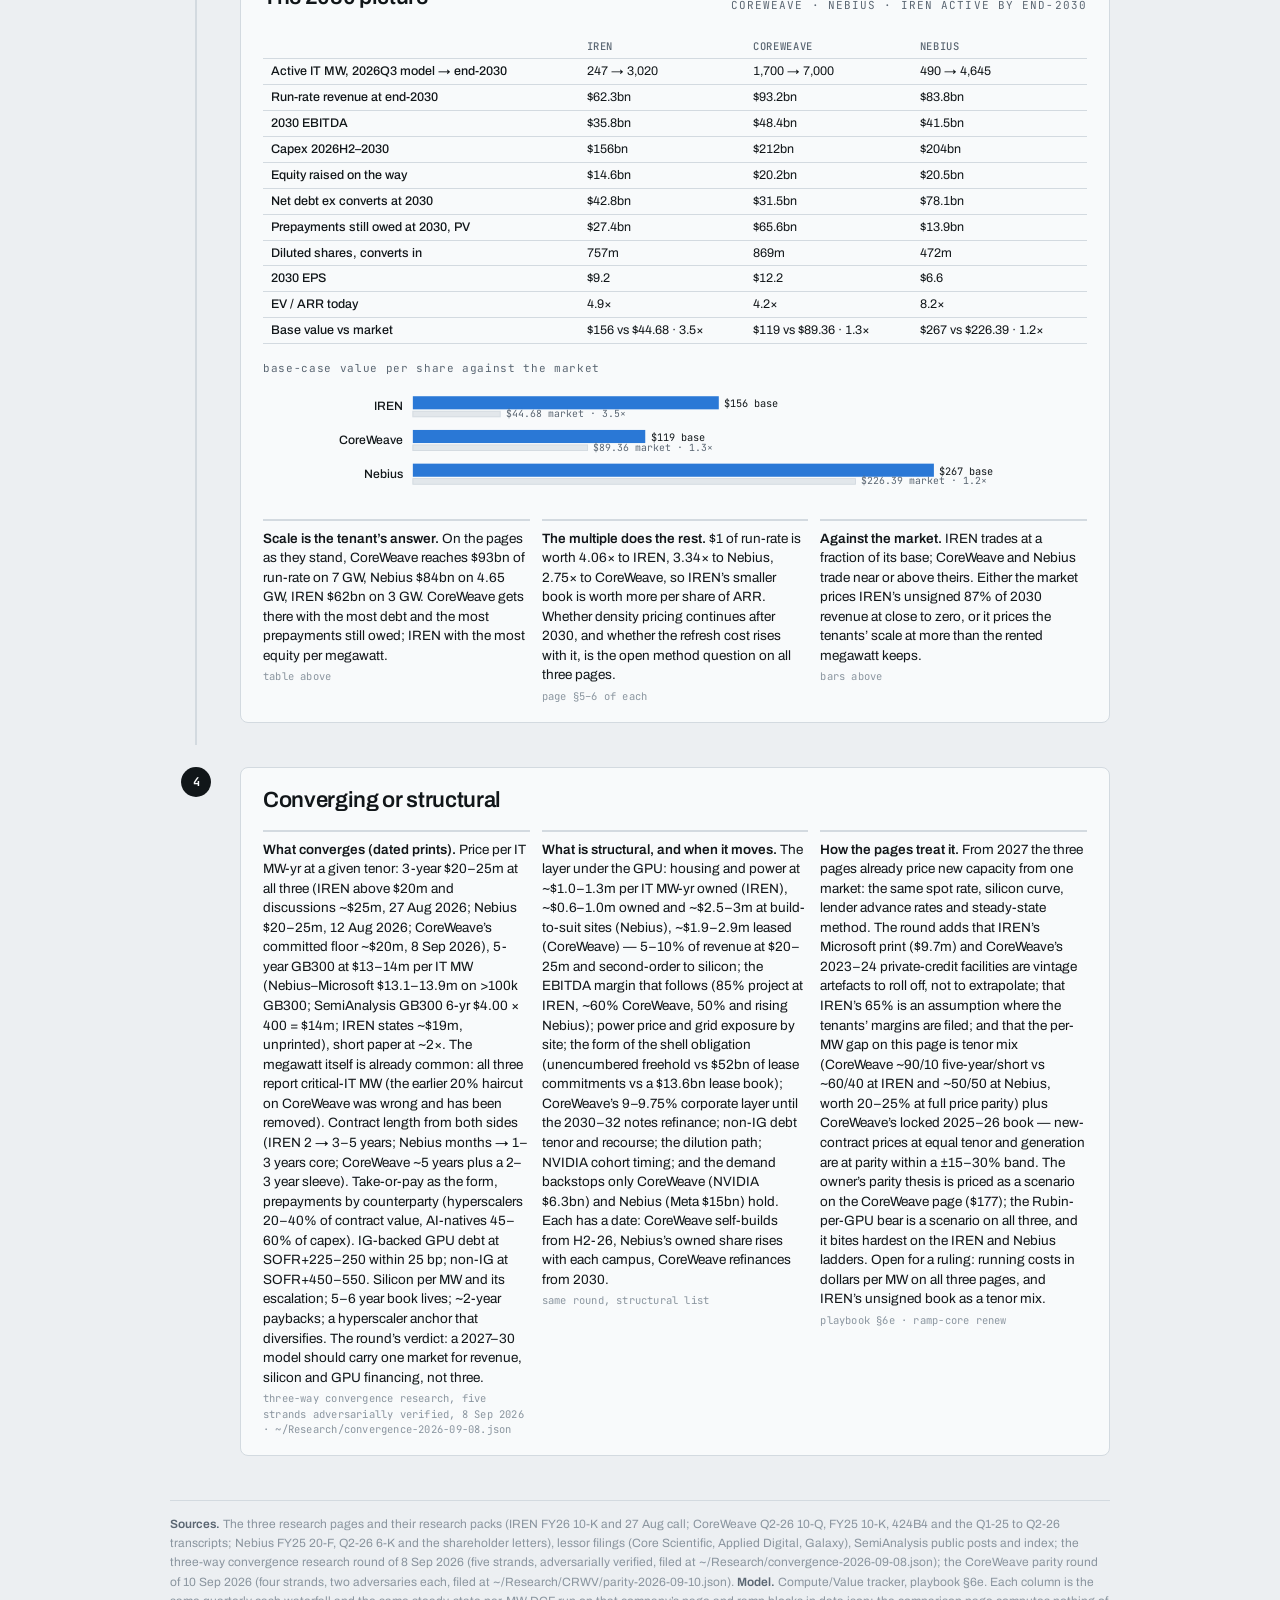
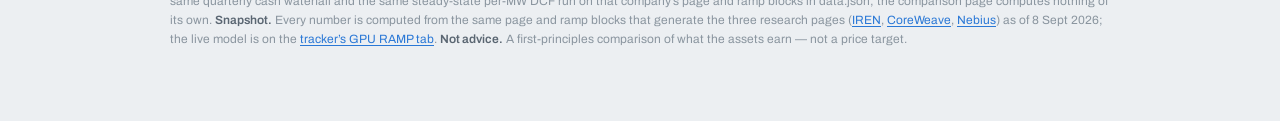
==== commit edcd3445: "parity round: CoreWeave MW basis corrected to critical IT (haircut removed), parity and Rubin-per-GP" ====
--- a/compare.html
+++ b/compare.html
@@ -126,12 +126,12 @@
   <p class="sub">Cost of capital › Power › Contracts › Pricing › What a megawatt keeps › Value</p>
   <div class="facts"><div class="fact"><span class="l">IREN</span><span class="v">$156</span><span class="n">base · $44.68 market · 3.5×</span></div><div class="fact"><span class="l">CoreWeave</span><span class="v">$119</span><span class="n">base · $89.36 market · 1.3×</span></div><div class="fact"><span class="l">Nebius</span><span class="v">$267</span><span class="n">base · $226.39 market · 1.2×</span></div></div>
 </header>
-<section class="step"><div class="rail"><div class="num">1</div><div class="bar"></div></div><div class="card"><div class="head"><div><h2>The gating factors</h2></div><div class="hero"><div class="v">3</div><div class="u">balance sheets, one megawatt</div></div></div><figure><div class="cap"><span>what each company must secure before a megawatt earns · sourced values · trend = the evidence since 2025</span></div><div class="scroll"><table class="cmp"><thead><tr><th></th><th>IREN</th><th>CoreWeave</th><th>Nebius</th><th>Trend</th></tr></thead><tbody><tr><td class="k">Business model and power<span class="src">10-K Item 2, 8-K 8 Sep 2026 · Q2-26 10-Q and call · Q1/Q2-26 letters</span></td><td>Owner-operator: nine freehold sites, 5.6 GW gross on owned land and substations (Childress, Sweetwater, Kiowa, BC, Spain, Australia); over 5 GW of executed grid agreements; Sweetwater’s 2 GW conditionally base-load in ERCOT’s first large-load batch (8 Sep 2026).</td><td>Tenant: 51 leased data centres, 4.2 GW contracted through Core Scientific, Applied Digital, Galaxy and others, no landlord over 17% of active power; 1.5 GW of powered land and options; first self-build online H2-26.</td><td>Hybrid: 5 GW contracted guided for end-2026, more than 75% on owned campuses (Finland, Missouri 1.2 GW, Pennsylvania 1.2 GW, Alabama); build-to-suit for Microsoft in New Jersey; a partner model added in Q2-26.</td><td class="trend structural">structural — edges converging: CoreWeave self-builds from H2-26, Nebius adds a partner model; IREN stays pure owner</td></tr><tr><td class="k">Cost of the shell<span class="src">Nov-25 deck · lessor filings (CORZ, APLD, GLXY), 10-Q Note 8 · Q3-25 call</span></td><td>$14–16m per MW of capex on a liquid-cooled new build, $5m on an air retrofit; 25-year life.</td><td>Rent of ~$1.4–2.4m per MW-yr on 7–16 year leases (Core Scientific ~$120, Applied Digital ~$153, Galaxy ~$190–200 per kW-month, power excluded); Q2-26 lease cost ≈ $2.1m per active MW-yr; $35.5bn of leases signed and not yet started.</td><td>~$5–8m per MW on owned campuses (data-centre build is 18–20% of capex); rent on co-location sites; the New Jersey build-to-suit lease implies ~$2.1m per MW-yr.</td><td class="trend structural">structural — owner ~$0.7m vs tenant ~$2m a year; narrowing as landlord debt fell from 9.25% to 7% and CoreWeave self-builds</td></tr><tr><td class="k">Power price<span class="src">Jun-25 update, 10-K · CORZ Q2-26 10-Q, Rittenhouse model in the CRWV pack · 6-K 14 May 2026, site pages</span></td><td>~$30/MWh net at Childress (ERCOT spot) and the BC Hydro tariff ≈ $0.4m per IT MW-yr, under 2% of revenue; no AI-cloud $/MWh disclosed.</td><td>Passed through at cost by landlords: ~$0.5m per MW-yr of pass-throughs plus ~$0.5m of variable lease cost in Q2-26 (~$53/MWh on IT load); the Rittenhouse model assumes ~$75/MWh at PUE 1.4.</td><td>Finland PUE ~1.1 on hydro; Vineland behind the meter on Bloom fuel cells at up to $1.0m per MW-yr (~$119/MWh ceiling); co-location power in cost of revenue.</td><td class="trend structural">structural by geography — regulation converging on large loads paying for the grid (BC, Oklahoma, Texas, Pennsylvania)</td></tr><tr><td class="k">GPUs and ancillaries per MW<span class="src">8-K 3-Nov-25, FY26 call · 10-K/10-Q derived · letters</span></td><td>$29m on the Nov-25 Dell order (orders carry cost-increase adjustment rights), +15–20% on 2027 orders (~$34m), Rubin ~$40m.</td><td>~$30m derived (FY25 management capex ÷ MW added); $25m H1-26; $37m implied by the 2026 guide.</td><td>~$30m (GPUs are ~80% of capex; 2026 guide $20–25bn on ~700 MW added).</td><td class="trend converging">converging — the same silicon from the same vendors; Rubin ASP ~2× GB300 at ~3 kW per GPU</td></tr><tr><td class="k">GPU book life<span class="src">10-K Note 2 · 10-K · 20-F</span></td><td>5 years.</td><td>6 years (5 before 2023).</td><td>5 years from Jan-26 (4 before).</td><td class="trend converging">converging on 5–6 — CoreWeave’s 2020 A100s re-contracted into 2029; Nebius older-generation pricing +30% q/q</td></tr><tr><td class="k">Contract length<span class="src">10-K · 424B4, 10-K · Q2-26 letter</span></td><td>5 years with Microsoft and NVIDIA; 3 years on enterprise deals (~4 years ARR-weighted); “3- to 5-year, not 2 years, not spot”; no expansion options granted.</td><td>~5 years weighted (~4 at Dec-24); contracts over 48 months are 21% of backlog (10% a year earlier); DDTL 5.5 finances 2–3 year enterprise paper.</td><td>5 years with Microsoft and Meta; 1–3 years on the mid-term core; 3–6 months short-term.</td><td class="trend converging">converging from both sides — 5 years for hyperscalers and NVIDIA, 1–3 years for AI-native and enterprise, ~4–5 years weighted for all three</td></tr><tr><td class="k">Take-or-pay and prepayments<span class="src">FY26 release fn.4, SOW EX-10.3 · 424B4/10-K · Q2-26 letter, 20-F</span></td><td>Multi-year reserved capacity (no take-or-pay wording; $11.4bn of $16.6bn contracted value booked as leases); recent prepayments 45–55% of GPU capex; Microsoft 20% of contract value, credited after month 24.</td><td>98% of revenue take-or-pay; prepayments 15–25% of contract value, credited in the final months; expansion options granted (Meta exercised Mar-26); NVIDIA buys unsold capacity ($6.3bn to 2032).</td><td>Microsoft and Meta take-or-pay; ~70% of Q2-26 deals prepaid 50–60% of capex; Microsoft 40% of contract value; Meta backstops $15bn of unsold capacity.</td><td class="trend converging">converging — take-or-pay is the norm; prepayment size follows the counterparty, not the company: hyperscalers 20–40% of contract value, AI-natives 45–60% of capex</td></tr><tr><td class="k">Customer mix and credit<span class="src">FY26 release · 10-Q concentration table · 20-F, Q2-26 6-K</span></td><td>Microsoft ~48% and Microsoft + NVIDIA ~66% of ~$4bn contracted ARR; an eight-name AI-developer cohort plus a frontier lab (Aug-26); 87% of 2030 revenue unsigned today.</td><td>Microsoft 36% of Q2-26 revenue (67% in FY25), OpenAI, Meta, Anthropic, Jane Street; more than 60% of backlog investment-grade.</td><td>Customers C, D and E 24/21/14% of Q2-26 revenue; Microsoft and Meta up to 86% of RPO; four >$1bn non-hyperscaler deals in Q2-26.</td><td class="trend converging">converging — each anchors on a hyperscaler at 40–70% then diversifies; CoreWeave’s largest customer fell from 85% to 35% of backlog in 2025</td></tr><tr><td class="k">Price per MW-yr by tenor<span class="src">8-K 3-Nov-25, FY26 call · Q2-26 call, rate card · Q2-26 letter</span></td><td>5-yr $9.7m (Microsoft, Nov-25), 5-yr pricing “up ~70%” since ≈ $16.5m; NVIDIA 5-yr managed $11–14m; 3-yr above $20m, discussions ~$25m.</td><td>Book ~$10m per active MW (exit-26 run-rate ÷ MW); committed floor ~$20m (“up to 60% off” list); on-demand GB200 $10.50/GPU-hr ≈ $34–37m at 385–400 GPUs per MW; list +25% in July.</td><td>2026 base ~$12m; Microsoft 5-yr $12–17m depending on the MW; 1–3 yr $20–25m; 3–6 month $40–50m.</td><td class="trend converging">converging by tenor — 3-yr $20–25m at all three; 5-yr ≈ 0.7× and short paper ≈ 2× of 3-yr; the residuals are vintage, attach and prepayment, not owner vs tenant</td></tr><tr><td class="k">Cost of investment-grade-backed GPU debt<span class="src">FY26 release · 8-K 30 Mar 2026 · 17 Jul 2026 release</span></td><td>6.0% blended on the $3.6bn Microsoft facility.</td><td>SOFR+225 / 5.9% fixed on the $8.5bn DDTL 4.0 (A3).</td><td>SOFR+250 on the $775m secured facility.</td><td class="trend converged">converged at ~6% — 25 bp of dispersion on identical collateral; the offtaker’s credit sets the spread</td></tr><tr><td class="k">Cost of non-investment-grade GPU debt<span class="src">10-K Item 9B · 8-Ks 15 May, 7 Aug 2026</span></td><td>9.0% fixed, 30-month paper (Blue Owl / PIMCO, $2.4bn).</td><td>SOFR+450 to +550 (DDTL 5.0 / 5.5), roughly 9–9.6%.</td><td>None yet.</td><td class="trend converging">converging on rate (~8–9%) but not on tenor — IREN 30-month paper vs CoreWeave 5-year; Nebius has not printed</td></tr><tr><td class="k">Corporate debt and converts<span class="src">10-K Note 23 · 10-Q debt table · 6-Ks</span></td><td>Converts $6.75bn at 0–3.5%; no straight bonds.</td><td>Senior notes $10bn at 9.0–9.75%; converts $6.6bn at 1.75%; OEM financing $4.8bn.</td><td>Converts $13.4bn at 0.5–4.5%, accreting to $15.7bn; no straight bonds.</td><td class="trend structural">structural until refinanced — CoreWeave ~8.4% principal-weighted vs Nebius ~5.1% vs IREN ~1.9%, falling ~300 bp a year; the 9–9.75% notes run to 2030–32</td></tr><tr><td class="k">Equity issuance record<span class="src">10-K Note 24 · 8-Ks · 6-Ks</span></td><td>~$11bn of equity and converts in FY26; $6bn ATM with $3.5bn unused.</td><td>IPO $1.4bn at $40; NVIDIA $2bn at $87.20; Jane Street $1bn at $109; no ATM.</td><td>$700m at $21; $1.15bn at $92.50; NVIDIA $2bn warrant; ATM $2.8bn at $223.60.</td><td class="trend structural">structural — ATM-heavy (IREN, Nebius) vs strategic placements (CoreWeave); NVIDIA holds equity or warrants in all three</td></tr><tr><td class="k">EBITDA margin<span class="src">FY26 results · Q2-26 release and call · Q2-26 6-K</span></td><td>65% modelled — an assumption, no AI-cloud EBITDA is disclosed; filed: gross margin 87% ex-D&A, 85% project EBITDA on the Microsoft deal (Nov-25 deck).</td><td>57–59% adjusted, after rent and power; management puts scaled contracts near 70%.</td><td>AI cloud 50% in Q2-26 (19% a year earlier); group guide ~40% for 2026.</td><td class="trend structural">structural — rent plus power (~$2–3m per MW-yr) is a 10–15 pt wedge for a tenant; Nebius converges upward as its owned share rises</td></tr><tr><td class="k">Stated payback on GPUs<span class="src">FY26 release fn.3 · 424B4, calls · Q2-26 letter</span></td><td>~2 years after direct costs on recent contracts.</td><td>~2.5-year cash payback at IPO; contract revenue more than covers capex within the term.</td><td>1 year 10 months on Q2-26 deals (2–3 years historically).</td><td class="trend converged">converged at ~2 years — 2026 repricing (+70–125% at IREN, $12m → $20–25m at Nebius, +25% at CoreWeave) outran +15–20% silicon inflation; definitions differ</td></tr><tr><td class="k">Capacity: today and 2030 (model)<span class="src">the three pages</span></td><td>~90 MW IT earning today; 5.8 GW secured; 3.0 GW active by 2030.</td><td>1.5 GW active; 4.2 GW contracted + 1.5 GW options; 7.0 GW by 2030.</td><td>~170 MW active at end-2025; 5 GW contracted; 4.65 GW by 2030.</td><td class="trend structural">structural — who controls the megawatt</td></tr><tr><td class="k">Next-generation silicon<span class="src">10-K, NVIDIA release 7 May 2026 · 13G/A, release 1 Jun 2026 · 13G, Q2-26 letter</span></td><td>NVIDIA preferred partner; up to 5 GW DSX partnership; NVIDIA warrant on 30m shares at $70 vesting on GPU deliveries; no Rubin order disclosed in the FY26 10-K or call.</td><td>NVIDIA holds 11.5%; first validated Vera Rubin NVL72 (Jun-26) and named first adopter; Meta’s $21bn includes initial Rubin deployments.</td><td>NVIDIA 9.3% deemed ($2bn warrant); among the first partners for Vera Rubin, first units received Aug-26; Meta $12bn of Rubin clusters from early 2027.</td><td class="trend converging">converging — NVIDIA equity in all three and Rubin at all three in 2027; CoreWeave and Nebius one cohort ahead</td></tr></tbody></table></div></figure><div class="notes"><div class="note"><b>Three ways to reach the same megawatt.</b> IREN buys the land and substation and waits for power; CoreWeave rents a finished hall and pays for it monthly for 7–16 years; Nebius does both. Everything downstream — silicon, contracts, customers, debt — is bought in the same market from the same vendors and lenders.<span class="src">sections 1–2 of each page</span></div><div class="note"><b>Where they already meet.</b> Investment-grade-backed GPU debt prices at ~6% for all three and non-IG at ~9%; silicon costs the same per MW and escalates alike; book lives sit at 5–6 years; take-or-pay is the form and prepayment size follows the counterparty; new capacity signs on 3–5 year terms at $20–25m per MW for 3-year paper whoever the landlord is; each anchors on a hyperscaler and then diversifies; and all three ship Rubin in 2027.<span class="src">rows 4–11, 15, 17</span></div><div class="note"><b>Where they will not.</b> The shell is either $15m of capex or ~$2m a year of rent; power is either $30/MWh at your own substation or a market price passed through; corporate debt is either 0–4.5% converts or 9–9.75% bonds until refinanced; the dilution path and the NVIDIA cohort are set by each history. Those are choices and vintages, not stages — but each has a date on which it moves.<span class="src">rows 1–3, 12–14</span></div></div></div></section>
-<section class="step"><div class="rail"><div class="num">2</div><div class="bar"></div></div><div class="card"><div class="head"><div><h2>What one megawatt keeps</h2></div><div class="hero"><div class="v">$6.6m · $4.3m · $2.1m</div><div class="u">IREN · Nebius · CoreWeave, per MW-yr after refresh, shell and tax</div></div></div><figure><div class="cap"><span><i class="sw" style="background:var(--s1)"></i>IREN</span><span><i class="sw" style="background:var(--s2)"></i>CoreWeave</span><span><i class="sw" style="background:var(--s3)"></i>Nebius</span><span>one IT MW · one year · $m · the 2027 marginal megawatt of each page</span></div><div class="scroll"><svg viewBox="0 0 880 242" width="880" height="242" xmlns="http://www.w3.org/2000/svg"><text x="230" y="33" text-anchor="end" font-size="12.5">Revenue</text><rect x="240" y="18" width="580" height="8" fill="var(--s1)" rx="1"/><rect x="240" y="27" width="360.8888888888889" height="8" fill="var(--s2)" rx="1"/><rect x="240" y="36" width="515.5555555555555" height="8" fill="var(--s3)" rx="1"/><text x="828" y="33" font-size="11" class="m soft">$22.5m · $14.0m · $20.0m</text><text x="230" y="69" text-anchor="end" font-size="12.5">Running costs incl. rent and power</text><rect x="240" y="54" width="203.12888888888892" height="8" fill="var(--s1)" rx="1"/><rect x="240" y="63" width="144.35555555555555" height="8" fill="var(--s2)" rx="1"/><rect x="240" y="72" width="232" height="8" fill="var(--s3)" rx="1"/><text x="480" y="69" font-size="11" class="m soft">$7.9m · $5.6m · $9.0m</text><text x="230" y="105" text-anchor="end" font-size="12.5">GPU refresh + spares</text><rect x="240" y="90" width="146.93333333333334" height="8" fill="var(--s1)" rx="1"/><rect x="240" y="99" width="142.55111111111114" height="8" fill="var(--s2)" rx="1"/><rect x="240" y="108" width="129.66222222222223" height="8" fill="var(--s3)" rx="1"/><text x="394.93333333333334" y="105" font-size="11" class="m soft">$5.7m · $5.5m · $5.0m</text><text x="230" y="141" text-anchor="end" font-size="12.5">Shell</text><rect x="240" y="126" width="15.466666666666669" height="8" fill="var(--s1)" rx="1"/><rect x="240" y="135" width="0" height="8" fill="var(--s2)" rx="1"/><rect x="240" y="144" width="6.186666666666667" height="8" fill="var(--s3)" rx="1"/><text x="263.4666666666667" y="141" font-size="11" class="m soft">$0.6m · $0.0m · $0.2m</text><text x="230" y="177" text-anchor="end" font-size="12.5">Tax</text><rect x="240" y="162" width="45.111111111111086" height="8" fill="var(--s1)" rx="1"/><rect x="240" y="171" width="20.879999999999995" height="8" fill="var(--s2)" rx="1"/><rect x="240" y="180" width="35.83111111111111" height="8" fill="var(--s3)" rx="1"/><text x="293.1111111111111" y="177" font-size="11" class="m soft">$1.8m · $0.8m · $1.4m</text><text x="230" y="213" text-anchor="end" font-size="12.5">Owner keeps</text><rect x="240" y="198" width="169.61777777777775" height="8" fill="var(--s1)" rx="1"/><rect x="240" y="207" width="53.102222222222224" height="8" fill="var(--s2)" rx="1"/><rect x="240" y="216" width="111.87555555555554" height="8" fill="var(--s3)" rx="1"/><text x="417.61777777777775" y="213" font-size="11" class="m soft">$6.6m · $2.1m · $4.3m</text></svg></div></figure><div class="scroll"><table class="cmp"><thead><tr><th>One megawatt</th><th>IREN</th><th>CoreWeave</th><th>Nebius</th></tr></thead><tbody><tr><td class="k">Revenue per MW-yr (2027 vintage)</td><td>$22.5m</td><td>$14.0m</td><td>$20.0m</td></tr><tr><td class="k">MW basis</td><td>critical IT MW</td><td>active power (reads as gross; ÷0.8 for IT)</td><td>connected power (IT-side)</td></tr><tr><td class="k">Running costs per MW-yr, $ (power, rent, staff, overhead)</td><td>$7.9m</td><td>$5.6m</td><td>$9.0m</td></tr><tr><td class="k">EBITDA per MW-yr (steady state)</td><td>$14.6m (65%)</td><td>$8.4m (60%)</td><td>$11.0m (55%)</td></tr><tr><td class="k">Owner keeps after refresh, shell and tax</td><td>$6.6m</td><td>$2.1m</td><td>$4.3m</td></tr><tr><td class="k">Capital the company itself puts into one MW</td><td>$49m</td><td>$33m</td><td>$38m</td></tr><tr><td class="k">Cash return on that capital</td><td>13%</td><td>6%</td><td>11%</td></tr><tr><td class="k">Payback on own capex, after direct costs</td><td>2.6 yr</td><td>2.8 yr</td><td>2.2 yr</td></tr><tr><td class="k">$1 of run-rate is worth</td><td>4.06×</td><td>2.75×</td><td>3.34×</td></tr><tr><td class="k">Kept per MW-yr if every MW sold at the same $16m 5-yr rate, costs held in $</td><td>$1.4m</td><td>$3.8m</td><td>$1.4m</td></tr></tbody></table></div><div class="notes"><div class="note"><b>Read the waterfall per megawatt, not in total.</b> CoreWeave’s 2030 EBITDA is larger because it runs 7 GW to IREN’s 3 GW, not because a rented megawatt earns more. Per megawatt-year IREN earns about $14.6m of EBITDA and keeps $6.6m; CoreWeave earns $8.4m and keeps $2.1m; Nebius earns $11.0m and keeps $4.3m.<span class="src">chart above · page §5 of each</span></div><div class="note"><b>Rent hides inside EBITDA; the shell hides inside capex.</b> A tenant’s building cost is a running cost, so its margin is lower but its capex per MW is $33m instead of $49m. The like-for-like test is cash kept on the capital the company itself deploys: IREN 13%, Nebius 11%, CoreWeave 6%.<span class="src">table above</span></div><div class="note"><b>Renting is faster, not richer.</b> The landlord’s capital plus 20% prepayments plus 90% GPU financing let CoreWeave add more than twice IREN’s megawatts with less equity per MW. The price is rent for 7–16 years whether or not the racks are full, 9–9.75% senior notes, and half the revenue per MW on a hyperscaler-anchored book.<span class="src">page §4 of each</span></div><div class="note"><b>Most of the per-MW gap is a price assumption.</b> Hold IREN’s 65% margin and put it on CoreWeave’s $14m: it keeps $2.0m, the same as CoreWeave. Restate CoreWeave’s active power per IT megawatt and its $14m becomes $17.5m and its keep $2.6m. The rest of IREN’s $6.6m is the 3-year enterprise price ($22.5m) assumed on the 87% of its 2030 book that is unsigned; its own signed 5-year Microsoft print ($9.7m) keeps about nothing after a four-year refresh. The like-for-like row (costs held in dollars) flips the order, which says the running-cost lines are not yet comparable: IREN’s 65% implies $7.9m per MW of costs against a filed 87% gross margin.<span class="src">rows above · CoreWeave pricing research, 8 Sep 2026</span></div></div></div></section>
+<section class="step"><div class="rail"><div class="num">1</div><div class="bar"></div></div><div class="card"><div class="head"><div><h2>The gating factors</h2></div><div class="hero"><div class="v">3</div><div class="u">balance sheets, one megawatt</div></div></div><figure><div class="cap"><span>what each company must secure before a megawatt earns · sourced values · trend = the evidence since 2025</span></div><div class="scroll"><table class="cmp"><thead><tr><th></th><th>IREN</th><th>CoreWeave</th><th>Nebius</th><th>Trend</th></tr></thead><tbody><tr><td class="k">Business model and power<span class="src">10-K Item 2, 8-K 8 Sep 2026 · Q2-26 10-Q and call · Q1/Q2-26 letters</span></td><td>Owner-operator: nine freehold sites, 5.6 GW gross on owned land and substations (Childress, Sweetwater, Kiowa, BC, Spain, Australia); over 5 GW of executed grid agreements; Sweetwater’s 2 GW conditionally base-load in ERCOT’s first large-load batch (8 Sep 2026).</td><td>Tenant: 51 leased data centres, 4.2 GW contracted through Core Scientific, Applied Digital, Galaxy and others, no landlord over 17% of active power; 1.5 GW of powered land and options; first self-build online H2-26.</td><td>Hybrid: 5 GW contracted guided for end-2026, more than 75% on owned campuses (Finland, Missouri 1.2 GW, Pennsylvania 1.2 GW, Alabama); build-to-suit for Microsoft in New Jersey; a partner model added in Q2-26.</td><td class="trend structural">structural — edges converging: CoreWeave self-builds from H2-26, Nebius adds a partner model; IREN stays pure owner</td></tr><tr><td class="k">Cost of the shell<span class="src">Nov-25 deck · lessor filings (CORZ, APLD, GLXY), 10-Q Note 8 · Q3-25 call</span></td><td>$14–16m per MW of capex on a liquid-cooled new build, $5m on an air retrofit; 25-year life.</td><td>Rent of ~$1.4–2.4m per MW-yr on 7–16 year leases (Core Scientific ~$120, Applied Digital ~$153, Galaxy ~$190–200 per kW-month, power excluded); Q2-26 lease cost ≈ $2.1m per active MW-yr; $35.5bn of leases signed and not yet started.</td><td>~$5–8m per MW on owned campuses (data-centre build is 18–20% of capex); rent on co-location sites; the New Jersey build-to-suit lease implies ~$2.1m per MW-yr.</td><td class="trend structural">structural — owner ~$0.7m vs tenant ~$2m a year; narrowing as landlord debt fell from 9.25% to 7% and CoreWeave self-builds</td></tr><tr><td class="k">Power price<span class="src">Jun-25 update, 10-K · CORZ Q2-26 10-Q, Rittenhouse model in the CRWV pack · 6-K 14 May 2026, site pages</span></td><td>~$30/MWh net at Childress (ERCOT spot) and the BC Hydro tariff ≈ $0.4m per IT MW-yr, under 2% of revenue; no AI-cloud $/MWh disclosed.</td><td>Passed through at cost by landlords: ~$0.5m per MW-yr of pass-throughs plus ~$0.5m of variable lease cost in Q2-26 (~$53/MWh on IT load); the Rittenhouse model assumes ~$75/MWh at PUE 1.4.</td><td>Finland PUE ~1.1 on hydro; Vineland behind the meter on Bloom fuel cells at up to $1.0m per MW-yr (~$119/MWh ceiling); co-location power in cost of revenue.</td><td class="trend structural">structural by geography — regulation converging on large loads paying for the grid (BC, Oklahoma, Texas, Pennsylvania)</td></tr><tr><td class="k">GPUs and ancillaries per MW<span class="src">8-K 3-Nov-25, FY26 call · 10-K/10-Q derived · letters</span></td><td>$29m on the Nov-25 Dell order (orders carry cost-increase adjustment rights), +15–20% on 2027 orders (~$34m), Rubin ~$40m.</td><td>~$30m derived (FY25 management capex ÷ MW added); $25m H1-26; $37m implied by the 2026 guide.</td><td>~$30m (GPUs are ~80% of capex; 2026 guide $20–25bn on ~700 MW added).</td><td class="trend converging">converging — the same silicon from the same vendors; Rubin ASP ~2× GB300 at ~3 kW per GPU</td></tr><tr><td class="k">GPU book life<span class="src">10-K Note 2 · 10-K · 20-F</span></td><td>5 years.</td><td>6 years (5 before 2023).</td><td>5 years from Jan-26 (4 before).</td><td class="trend converging">converging on 5–6 — CoreWeave’s 2020 A100s re-contracted into 2029; Nebius older-generation pricing +30% q/q</td></tr><tr><td class="k">Contract length<span class="src">10-K · 424B4, 10-K · Q2-26 letter</span></td><td>5 years with Microsoft and NVIDIA; 3 years on enterprise deals (~4 years ARR-weighted); “3- to 5-year, not 2 years, not spot”; no expansion options granted.</td><td>~5 years weighted (~4 at Dec-24); contracts over 48 months are 21% of backlog (10% a year earlier); DDTL 5.5 finances 2–3 year enterprise paper.</td><td>5 years with Microsoft and Meta; 1–3 years on the mid-term core; 3–6 months short-term.</td><td class="trend converging">converging from both sides — 5 years for hyperscalers and NVIDIA, 1–3 years for AI-native and enterprise, ~4–5 years weighted for all three</td></tr><tr><td class="k">Take-or-pay and prepayments<span class="src">FY26 release fn.4, SOW EX-10.3 · 424B4/10-K · Q2-26 letter, 20-F</span></td><td>Multi-year reserved capacity (no take-or-pay wording; $11.4bn of $16.6bn contracted value booked as leases); recent prepayments 45–55% of GPU capex; Microsoft 20% of contract value, credited after month 24.</td><td>98% of revenue take-or-pay; prepayments 15–25% of contract value, credited in the final months; expansion options granted (Meta exercised Mar-26); NVIDIA buys unsold capacity ($6.3bn to 2032).</td><td>Microsoft and Meta take-or-pay; ~70% of Q2-26 deals prepaid 50–60% of capex; Microsoft 40% of contract value; Meta backstops $15bn of unsold capacity.</td><td class="trend converging">converging — take-or-pay is the norm; prepayment size follows the counterparty, not the company: hyperscalers 20–40% of contract value, AI-natives 45–60% of capex</td></tr><tr><td class="k">Customer mix and credit<span class="src">FY26 release · 10-Q concentration table · 20-F, Q2-26 6-K</span></td><td>Microsoft ~48% and Microsoft + NVIDIA ~66% of ~$4bn contracted ARR; an eight-name AI-developer cohort plus a frontier lab (Aug-26); 87% of 2030 revenue unsigned today.</td><td>Microsoft 36% of Q2-26 revenue (67% in FY25), OpenAI, Meta, Anthropic, Jane Street; more than 60% of backlog investment-grade.</td><td>Customers C, D and E 24/21/14% of Q2-26 revenue; Microsoft and Meta up to 86% of RPO; four >$1bn non-hyperscaler deals in Q2-26.</td><td class="trend converging">converging — each anchors on a hyperscaler at 40–70% then diversifies; CoreWeave’s largest customer fell from 85% to 35% of backlog in 2025</td></tr><tr><td class="k">Price per MW-yr by tenor<span class="src">FY26 call and slides 27–28 Aug 2026 · Q2-26 call 11 Aug 2026 · Q2-26 letter, Bloomberg 2 Oct 2025 · parity research 10 Sep 2026</span></td><td>5-yr Microsoft $9.7m (Nov-25 anchor); 5-yr stated ~$19m on the FY26 slide (unprinted); NVIDIA 5-yr $13.6m per IT MW (60 MW gross); 3-yr above $20m, discussions ~$25m.</td><td>Book ~$10m per active MW = per IT MW (active is critical IT); 5-yr H2-26 paper $10–14.5m (the only company datum, >$25bn on ~500 MW, is ~$10m); no 3-yr print; list +25% in July; on-demand GB200 $10.50/GPU-hr.</td><td>Microsoft 5-yr $13.1–13.9m per IT MW (>100k GB300, ~250–263 MW); 2026 base ~$12m; 1–3 yr $20–25m; 3–6 month $40–50m (basis undefined, IT implied).</td><td class="trend converging">converging by tenor — 3-yr $20–25m at IREN and Nebius; 5-yr $13–14m at the market and Nebius level with IREN stated higher; CoreWeave at or below par on 5-yr and barely sells shorter paper</td></tr><tr><td class="k">Cost of investment-grade-backed GPU debt<span class="src">FY26 release · 8-K 30 Mar 2026 · 17 Jul 2026 release</span></td><td>6.0% blended on the $3.6bn Microsoft facility.</td><td>SOFR+225 / 5.9% fixed on the $8.5bn DDTL 4.0 (A3).</td><td>SOFR+250 on the $775m secured facility.</td><td class="trend converged">converged at ~6% — 25 bp of dispersion on identical collateral; the offtaker’s credit sets the spread</td></tr><tr><td class="k">Cost of non-investment-grade GPU debt<span class="src">10-K Item 9B · 8-Ks 15 May, 7 Aug 2026</span></td><td>9.0% fixed, 30-month paper (Blue Owl / PIMCO, $2.4bn).</td><td>SOFR+450 to +550 (DDTL 5.0 / 5.5), roughly 9–9.6%.</td><td>None yet.</td><td class="trend converging">converging on rate (~8–9%) but not on tenor — IREN 30-month paper vs CoreWeave 5-year; Nebius has not printed</td></tr><tr><td class="k">Corporate debt and converts<span class="src">10-K Note 23 · 10-Q debt table · 6-Ks</span></td><td>Converts $6.75bn at 0–3.5%; no straight bonds.</td><td>Senior notes $10bn at 9.0–9.75%; converts $6.6bn at 1.75%; OEM financing $4.8bn.</td><td>Converts $13.4bn at 0.5–4.5%, accreting to $15.7bn; no straight bonds.</td><td class="trend structural">structural until refinanced — CoreWeave ~8.4% principal-weighted vs Nebius ~5.1% vs IREN ~1.9%, falling ~300 bp a year; the 9–9.75% notes run to 2030–32</td></tr><tr><td class="k">Equity issuance record<span class="src">10-K Note 24 · 8-Ks · 6-Ks</span></td><td>~$11bn of equity and converts in FY26; $6bn ATM with $3.5bn unused.</td><td>IPO $1.4bn at $40; NVIDIA $2bn at $87.20; Jane Street $1bn at $109; no ATM.</td><td>$700m at $21; $1.15bn at $92.50; NVIDIA $2bn warrant; ATM $2.8bn at $223.60.</td><td class="trend structural">structural — ATM-heavy (IREN, Nebius) vs strategic placements (CoreWeave); NVIDIA holds equity or warrants in all three</td></tr><tr><td class="k">EBITDA margin<span class="src">FY26 results · Q2-26 release and call · Q2-26 6-K</span></td><td>65% modelled — an assumption, no AI-cloud EBITDA is disclosed; filed: gross margin 87% ex-D&A, 85% project EBITDA on the Microsoft deal (Nov-25 deck).</td><td>57–59% adjusted, after rent and power; management puts scaled contracts near 70%.</td><td>AI cloud 50% in Q2-26 (19% a year earlier); group guide ~40% for 2026.</td><td class="trend structural">structural — rent plus power (~$2–3m per MW-yr) is a 10–15 pt wedge for a tenant; Nebius converges upward as its owned share rises</td></tr><tr><td class="k">Stated payback on GPUs<span class="src">FY26 release fn.3 · 424B4, calls · Q2-26 letter</span></td><td>~2 years after direct costs on recent contracts.</td><td>~2.5-year cash payback at IPO; contract revenue more than covers capex within the term.</td><td>1 year 10 months on Q2-26 deals (2–3 years historically).</td><td class="trend converged">converged at ~2 years — 2026 repricing (+70–125% at IREN, $12m → $20–25m at Nebius, +25% at CoreWeave) outran +15–20% silicon inflation; definitions differ</td></tr><tr><td class="k">Capacity: today and 2030 (model)<span class="src">the three pages</span></td><td>~90 MW IT earning today; 5.8 GW secured; 3.0 GW active by 2030.</td><td>1.5 GW active; 4.2 GW contracted + 1.5 GW options; 7.0 GW by 2030.</td><td>~170 MW active at end-2025; 5 GW contracted; 4.65 GW by 2030.</td><td class="trend structural">structural — who controls the megawatt</td></tr><tr><td class="k">Next-generation silicon<span class="src">10-K, NVIDIA release 7 May 2026 · 13G/A, release 1 Jun 2026 · 13G, Q2-26 letter</span></td><td>NVIDIA preferred partner; up to 5 GW DSX partnership; NVIDIA warrant on 30m shares at $70 vesting on GPU deliveries; no Rubin order disclosed in the FY26 10-K or call.</td><td>NVIDIA holds 11.5%; first validated Vera Rubin NVL72 (Jun-26) and named first adopter; Meta’s $21bn includes initial Rubin deployments.</td><td>NVIDIA 9.3% deemed ($2bn warrant); among the first partners for Vera Rubin, first units received Aug-26; Meta $12bn of Rubin clusters from early 2027.</td><td class="trend converging">converging — NVIDIA equity in all three and Rubin at all three in 2027; CoreWeave and Nebius one cohort ahead</td></tr></tbody></table></div></figure><div class="notes"><div class="note"><b>Three ways to reach the same megawatt.</b> IREN buys the land and substation and waits for power; CoreWeave rents a finished hall and pays for it monthly for 7–16 years; Nebius does both. Everything downstream — silicon, contracts, customers, debt — is bought in the same market from the same vendors and lenders.<span class="src">sections 1–2 of each page</span></div><div class="note"><b>Where they already meet.</b> Investment-grade-backed GPU debt prices at ~6% for all three and non-IG at ~9%; silicon costs the same per MW and escalates alike; book lives sit at 5–6 years; take-or-pay is the form and prepayment size follows the counterparty; new capacity signs on 3–5 year terms at $20–25m per MW for 3-year paper whoever the landlord is; each anchors on a hyperscaler and then diversifies; and all three ship Rubin in 2027.<span class="src">rows 4–11, 15, 17</span></div><div class="note"><b>Where they will not.</b> The shell is either $15m of capex or ~$2m a year of rent; power is either $30/MWh at your own substation or a market price passed through; corporate debt is either 0–4.5% converts or 9–9.75% bonds until refinanced; the dilution path and the NVIDIA cohort are set by each history. Those are choices and vintages, not stages — but each has a date on which it moves.<span class="src">rows 1–3, 12–14</span></div></div></div></section>
+<section class="step"><div class="rail"><div class="num">2</div><div class="bar"></div></div><div class="card"><div class="head"><div><h2>What one megawatt keeps</h2></div><div class="hero"><div class="v">$6.6m · $4.3m · $2.1m</div><div class="u">IREN · Nebius · CoreWeave, per MW-yr after refresh, shell and tax</div></div></div><figure><div class="cap"><span><i class="sw" style="background:var(--s1)"></i>IREN</span><span><i class="sw" style="background:var(--s2)"></i>CoreWeave</span><span><i class="sw" style="background:var(--s3)"></i>Nebius</span><span>one IT MW · one year · $m · the 2027 marginal megawatt of each page</span></div><div class="scroll"><svg viewBox="0 0 880 242" width="880" height="242" xmlns="http://www.w3.org/2000/svg"><text x="230" y="33" text-anchor="end" font-size="12.5">Revenue</text><rect x="240" y="18" width="580" height="8" fill="var(--s1)" rx="1"/><rect x="240" y="27" width="360.8888888888889" height="8" fill="var(--s2)" rx="1"/><rect x="240" y="36" width="515.5555555555555" height="8" fill="var(--s3)" rx="1"/><text x="828" y="33" font-size="11" class="m soft">$22.5m · $14.0m · $20.0m</text><text x="230" y="69" text-anchor="end" font-size="12.5">Running costs incl. rent and power</text><rect x="240" y="54" width="203.12888888888892" height="8" fill="var(--s1)" rx="1"/><rect x="240" y="63" width="144.35555555555555" height="8" fill="var(--s2)" rx="1"/><rect x="240" y="72" width="232" height="8" fill="var(--s3)" rx="1"/><text x="480" y="69" font-size="11" class="m soft">$7.9m · $5.6m · $9.0m</text><text x="230" y="105" text-anchor="end" font-size="12.5">GPU refresh + spares</text><rect x="240" y="90" width="146.93333333333334" height="8" fill="var(--s1)" rx="1"/><rect x="240" y="99" width="142.55111111111114" height="8" fill="var(--s2)" rx="1"/><rect x="240" y="108" width="129.66222222222223" height="8" fill="var(--s3)" rx="1"/><text x="394.93333333333334" y="105" font-size="11" class="m soft">$5.7m · $5.5m · $5.0m</text><text x="230" y="141" text-anchor="end" font-size="12.5">Shell</text><rect x="240" y="126" width="15.466666666666669" height="8" fill="var(--s1)" rx="1"/><rect x="240" y="135" width="0" height="8" fill="var(--s2)" rx="1"/><rect x="240" y="144" width="6.186666666666667" height="8" fill="var(--s3)" rx="1"/><text x="263.4666666666667" y="141" font-size="11" class="m soft">$0.6m · $0.0m · $0.2m</text><text x="230" y="177" text-anchor="end" font-size="12.5">Tax</text><rect x="240" y="162" width="45.111111111111086" height="8" fill="var(--s1)" rx="1"/><rect x="240" y="171" width="20.879999999999995" height="8" fill="var(--s2)" rx="1"/><rect x="240" y="180" width="35.83111111111111" height="8" fill="var(--s3)" rx="1"/><text x="293.1111111111111" y="177" font-size="11" class="m soft">$1.8m · $0.8m · $1.4m</text><text x="230" y="213" text-anchor="end" font-size="12.5">Owner keeps</text><rect x="240" y="198" width="169.61777777777775" height="8" fill="var(--s1)" rx="1"/><rect x="240" y="207" width="53.102222222222224" height="8" fill="var(--s2)" rx="1"/><rect x="240" y="216" width="111.87555555555554" height="8" fill="var(--s3)" rx="1"/><text x="417.61777777777775" y="213" font-size="11" class="m soft">$6.6m · $2.1m · $4.3m</text></svg></div></figure><div class="scroll"><table class="cmp"><thead><tr><th>One megawatt</th><th>IREN</th><th>CoreWeave</th><th>Nebius</th></tr></thead><tbody><tr><td class="k">Revenue per MW-yr in the per-MW block (a late vintage)</td><td>$22.5m</td><td>$14.0m</td><td>$20.0m</td></tr><tr><td class="k">MW basis</td><td>critical IT MW, stated “(IT)” with gross given separately (gross/IT 1.4–1.6 liquid, ~1.2 air)</td><td>active power = critical IT MW: the lease note tracks Galaxy’s critical-IT figures (133/393/525 MW), Core Scientific is counted at 500/70 MW critical IT, and the Aug-26 Indonesia release says “360 MW of contracted IT power”; gross 1.36–1.5× at its landlords</td><td>active = IT by definition (20-F); connected is at most one PUE above IT (Finland ~1.1)</td></tr><tr><td class="k">2030 fleet average per MW-yr (run-rate ÷ active MW)</td><td>$20.6m</td><td>$13.3m</td><td>$18.0m</td></tr><tr><td class="k">Running costs per MW-yr, $ (power, rent, staff, overhead)</td><td>$7.9m</td><td>$5.6m</td><td>$9.0m</td></tr><tr><td class="k">EBITDA per MW-yr (steady state)</td><td>$14.6m (65%)</td><td>$8.4m (60%)</td><td>$11.0m (55%)</td></tr><tr><td class="k">Owner keeps after refresh, shell and tax</td><td>$6.6m</td><td>$2.1m</td><td>$4.3m</td></tr><tr><td class="k">Capital the company itself puts into one MW</td><td>$49m</td><td>$33m</td><td>$38m</td></tr><tr><td class="k">Cash return on that capital</td><td>13%</td><td>6%</td><td>11%</td></tr><tr><td class="k">Payback on own capex, after direct costs</td><td>2.6 yr</td><td>2.8 yr</td><td>2.2 yr</td></tr><tr><td class="k">$1 of run-rate is worth</td><td>4.06×</td><td>2.75×</td><td>3.34×</td></tr><tr><td class="k">Kept per MW-yr if every MW sold at the same $16m 5-yr rate, costs held in $</td><td>$1.4m</td><td>$3.8m</td><td>$1.4m</td></tr></tbody></table></div><div class="notes"><div class="note"><b>Read the waterfall per megawatt, not in total.</b> CoreWeave’s 2030 EBITDA is larger because it runs 7 GW to IREN’s 3 GW, not because a rented megawatt earns more. Per megawatt-year IREN earns about $14.6m of EBITDA and keeps $6.6m; CoreWeave earns $8.4m and keeps $2.1m; Nebius earns $11.0m and keeps $4.3m.<span class="src">chart above · page §5 of each</span></div><div class="note"><b>Rent hides inside EBITDA; the shell hides inside capex.</b> A tenant’s building cost is a running cost, so its margin is lower but its capex per MW is $33m instead of $49m. The like-for-like test is cash kept on the capital the company itself deploys: IREN 13%, Nebius 11%, CoreWeave 6%.<span class="src">table above</span></div><div class="note"><b>Renting is faster, not richer.</b> The landlord’s capital plus 20% prepayments plus 90% GPU financing let CoreWeave add more than twice IREN’s megawatts with less equity per MW. The price is rent for 7–16 years whether or not the racks are full, 9–9.75% senior notes, and half the revenue per MW on a hyperscaler-anchored book.<span class="src">page §4 of each</span></div><div class="note"><b>Most of the per-MW gap is tenor and vintage, not the megawatt.</b> All three count the same megawatt (the power reaching the computers), so CoreWeave’s $14m and IREN’s $22.5m are like for like on the megawatt. Hold IREN’s 65% margin and put it on CoreWeave’s $14m: it keeps $2.0m, the same as CoreWeave. The rest of IREN’s $6.6m is the 3-year enterprise price ($22.5m) assumed on the 87% of its 2030 book that is unsigned; its own signed 5-year Microsoft print ($9.7m) keeps about nothing after a four-year refresh. CoreWeave’s side is 98% five-year take-or-pay, the cheapest tenor, with 1.5 GW of 2025–26 paper at ~$10m locked to 2030–31. The like-for-like row (costs held in dollars) flips the order, which says the running-cost lines are not yet comparable: IREN’s 65% implies $7.9m per MW of costs against a filed 87% gross margin.<span class="src">rows above · CoreWeave pricing research 8 Sep and parity research 10 Sep 2026</span></div></div></div></section>
 <section class="step"><div class="rail"><div class="num">3</div><div class="bar"></div></div><div class="card"><div class="head"><div><h2>The 2030 picture</h2></div><div class="hero"><div class="v">7 · 4.6 · 3 GW</div><div class="u">CoreWeave · Nebius · IREN active by end-2030</div></div></div><div class="scroll"><table class="cmp"><thead><tr><th></th><th>IREN</th><th>CoreWeave</th><th>Nebius</th></tr></thead><tbody><tr><td class="k">Active IT MW, 2026Q3 model → end-2030</td><td>247 → 3,020</td><td>1,700 → 7,000</td><td>490 → 4,645</td></tr><tr><td class="k">Run-rate revenue at end-2030</td><td>$62.3bn</td><td>$93.2bn</td><td>$83.8bn</td></tr><tr><td class="k">2030 EBITDA</td><td>$35.8bn</td><td>$48.4bn</td><td>$41.5bn</td></tr><tr><td class="k">Capex 2026H2–2030</td><td>$156bn</td><td>$212bn</td><td>$204bn</td></tr><tr><td class="k">Equity raised on the way</td><td>$14.6bn</td><td>$20.2bn</td><td>$20.5bn</td></tr><tr><td class="k">Net debt ex converts at 2030</td><td>$42.8bn</td><td>$31.5bn</td><td>$78.1bn</td></tr><tr><td class="k">Prepayments still owed at 2030, PV</td><td>$27.4bn</td><td>$65.6bn</td><td>$13.9bn</td></tr><tr><td class="k">Diluted shares, converts in</td><td>757m</td><td>869m</td><td>472m</td></tr><tr><td class="k">2030 EPS</td><td>$9.2</td><td>$12.2</td><td>$6.6</td></tr><tr><td class="k">EV / ARR today</td><td>4.9×</td><td>4.2×</td><td>8.2×</td></tr><tr><td class="k">Base value vs market</td><td>$156 vs $44.68 · 3.5×</td><td>$119 vs $89.36 · 1.3×</td><td>$267 vs $226.39 · 1.2×</td></tr></tbody></table></div><figure><div class="cap"><span>base-case value per share against the market</span></div><div class="scroll"><svg viewBox="0 0 880 126" width="880" height="126" xmlns="http://www.w3.org/2000/svg"><text x="150" y="27" text-anchor="end" font-size="13" font-weight="500">IREN</text><rect x="160" y="12" width="326.7728993257002" height="14" fill="var(--s1)" /><text x="492.7728993257002" y="24" font-size="11" class="m">$156 base</text><rect x="160" y="28" width="93.29970433672256" height="6" fill="var(--sunk)" stroke="var(--line)"/><text x="259.2997043367226" y="34" font-size="10.5" class="m soft">$44.68 market · 3.5×</text><text x="150" y="63" text-anchor="end" font-size="13" font-weight="500">CoreWeave</text><rect x="160" y="48" width="248.2200312083899" height="14" fill="var(--s1)" /><text x="414.2200312083899" y="60" font-size="11" class="m">$119 base</text><rect x="160" y="64" width="186.5994086734451" height="6" fill="var(--sunk)" stroke="var(--line)"/><text x="352.5994086734451" y="70" font-size="10.5" class="m soft">$89.36 market · 1.3×</text><text x="150" y="99" text-anchor="end" font-size="13" font-weight="500">Nebius</text><rect x="160" y="84" width="556.5217391304349" height="14" fill="var(--s1)" /><text x="722.5217391304349" y="96" font-size="11" class="m">$267 base</text><rect x="160" y="100" width="472.7421679675608" height="6" fill="var(--sunk)" stroke="var(--line)"/><text x="638.7421679675608" y="106" font-size="10.5" class="m soft">$226.39 market · 1.2×</text></svg></div></figure><div class="notes"><div class="note"><b>Scale is the tenant’s answer.</b> On the pages as they stand, CoreWeave reaches $93bn of run-rate on 7 GW, Nebius $84bn on 4.65 GW, IREN $62bn on 3 GW. CoreWeave gets there with the most debt and the most prepayments still owed; IREN with the most equity per megawatt.<span class="src">table above</span></div><div class="note"><b>The multiple does the rest.</b> $1 of run-rate is worth 4.06× to IREN, 3.34× to Nebius, 2.75× to CoreWeave, so IREN’s smaller book is worth more per share of ARR. Whether density pricing continues after 2030, and whether the refresh cost rises with it, is the open method question on all three pages.<span class="src">page §5–6 of each</span></div><div class="note"><b>Against the market.</b> IREN trades at a fraction of its base; CoreWeave and Nebius trade near or above theirs. Either the market prices IREN’s unsigned 87% of 2030 revenue at close to zero, or it prices the tenants’ scale at more than the rented megawatt keeps.<span class="src">bars above</span></div></div></div></section>
-<section class="step"><div class="rail"><div class="num">4</div><div class="bar"></div></div><div class="card"><div class="head"><div><h2>Converging or structural</h2></div></div><div class="notes"><div class="note"><b>What converges (dated prints).</b> Price per IT MW-yr at a given tenor: 3-year $20–25m at all three (IREN above $20m and discussions ~$25m, 27 Aug 2026; Nebius $20–25m, 12 Aug 2026; CoreWeave’s committed floor ~$20m, 8 Sep 2026), 5-year at ~0.7× (IREN ~$16.5m implied, Nebius–Microsoft $17.4m at 200 MW), short paper at ~2×. Contract length from both sides (IREN 2 → 3–5 years; Nebius months → 1–3 years core; CoreWeave ~5 years plus a 2–3 year sleeve). Take-or-pay as the form, prepayments by counterparty (hyperscalers 20–40% of contract value, AI-natives 45–60% of capex). IG-backed GPU debt at SOFR+225–250 within 25 bp; non-IG at SOFR+450–550. Silicon per MW and its escalation; 5–6 year book lives; ~2-year paybacks; a hyperscaler anchor that diversifies. The round’s verdict: a 2027–30 model should carry one market for revenue, silicon and GPU financing, not three.<span class="src">three-way convergence research, five strands adversarially verified, 8 Sep 2026 · ~/Research/convergence-2026-09-08.json</span></div><div class="note"><b>What is structural, and when it moves.</b> The layer under the GPU: housing and power at ~$1.0–1.3m per IT MW-yr owned (IREN), ~$0.6–1.0m owned and ~$2.5–3m at build-to-suit sites (Nebius), ~$1.9–2.9m leased (CoreWeave) — 5–10% of revenue at $20–25m and second-order to silicon; the EBITDA margin that follows (85% project at IREN, ~60% CoreWeave, 50% and rising Nebius); power price and grid exposure by site; the form of the shell obligation (unencumbered freehold vs $52bn of lease commitments vs a $13.6bn lease book); CoreWeave’s 9–9.75% corporate layer until the 2030–32 notes refinance; non-IG debt tenor and recourse; the dilution path; NVIDIA cohort timing; and the demand backstops only CoreWeave (NVIDIA $6.3bn) and Nebius (Meta $15bn) hold. Each has a date: CoreWeave self-builds from H2-26, Nebius’s owned share rises with each campus, CoreWeave refinances from 2030.<span class="src">same round, structural list</span></div><div class="note"><b>How the pages treat it.</b> From 2027 the three pages already price new capacity from one market: the same spot rate, silicon curve, lender advance rates and steady-state method. The round adds that IREN’s Microsoft print ($9.7m) and CoreWeave’s 2023–24 private-credit facilities are vintage artefacts to roll off, not to extrapolate; that IREN’s 65% is an assumption where the tenants’ margins are filed; and that the per-MW gap on this page is mostly the tenor assumed on unsigned capacity. Open for a ruling: running costs in dollars per MW on all three pages, and IREN’s unsigned book as a tenor mix.<span class="src">playbook §6e · ramp-core renew</span></div></div></div></section>
+<section class="step"><div class="rail"><div class="num">4</div><div class="bar"></div></div><div class="card"><div class="head"><div><h2>Converging or structural</h2></div></div><div class="notes"><div class="note"><b>What converges (dated prints).</b> Price per IT MW-yr at a given tenor: 3-year $20–25m at all three (IREN above $20m and discussions ~$25m, 27 Aug 2026; Nebius $20–25m, 12 Aug 2026; CoreWeave’s committed floor ~$20m, 8 Sep 2026), 5-year GB300 at $13–14m per IT MW (Nebius–Microsoft $13.1–13.9m on >100k GB300; SemiAnalysis GB300 6-yr $4.00 × 400 = $14m; IREN states ~$19m, unprinted), short paper at ~2×. The megawatt itself is already common: all three report critical-IT MW (the earlier 20% haircut on CoreWeave was wrong and has been removed). Contract length from both sides (IREN 2 → 3–5 years; Nebius months → 1–3 years core; CoreWeave ~5 years plus a 2–3 year sleeve). Take-or-pay as the form, prepayments by counterparty (hyperscalers 20–40% of contract value, AI-natives 45–60% of capex). IG-backed GPU debt at SOFR+225–250 within 25 bp; non-IG at SOFR+450–550. Silicon per MW and its escalation; 5–6 year book lives; ~2-year paybacks; a hyperscaler anchor that diversifies. The round’s verdict: a 2027–30 model should carry one market for revenue, silicon and GPU financing, not three.<span class="src">three-way convergence research, five strands adversarially verified, 8 Sep 2026 · ~/Research/convergence-2026-09-08.json</span></div><div class="note"><b>What is structural, and when it moves.</b> The layer under the GPU: housing and power at ~$1.0–1.3m per IT MW-yr owned (IREN), ~$0.6–1.0m owned and ~$2.5–3m at build-to-suit sites (Nebius), ~$1.9–2.9m leased (CoreWeave) — 5–10% of revenue at $20–25m and second-order to silicon; the EBITDA margin that follows (85% project at IREN, ~60% CoreWeave, 50% and rising Nebius); power price and grid exposure by site; the form of the shell obligation (unencumbered freehold vs $52bn of lease commitments vs a $13.6bn lease book); CoreWeave’s 9–9.75% corporate layer until the 2030–32 notes refinance; non-IG debt tenor and recourse; the dilution path; NVIDIA cohort timing; and the demand backstops only CoreWeave (NVIDIA $6.3bn) and Nebius (Meta $15bn) hold. Each has a date: CoreWeave self-builds from H2-26, Nebius’s owned share rises with each campus, CoreWeave refinances from 2030.<span class="src">same round, structural list</span></div><div class="note"><b>How the pages treat it.</b> From 2027 the three pages already price new capacity from one market: the same spot rate, silicon curve, lender advance rates and steady-state method. The round adds that IREN’s Microsoft print ($9.7m) and CoreWeave’s 2023–24 private-credit facilities are vintage artefacts to roll off, not to extrapolate; that IREN’s 65% is an assumption where the tenants’ margins are filed; and that the per-MW gap on this page is tenor mix (CoreWeave ~90/10 five-year/short vs ~60/40 at IREN and ~50/50 at Nebius, worth 20–25% at full price parity) plus CoreWeave’s locked 2025–26 book — new-contract prices at equal tenor and generation are at parity within a ±15–30% band. The owner’s parity thesis is priced as a scenario on the CoreWeave page ($177); the Rubin-per-GPU bear is a scenario on all three, and it bites hardest on the IREN and Nebius ladders. Open for a ruling: running costs in dollars per MW on all three pages, and IREN’s unsigned book as a tenor mix.<span class="src">playbook §6e · ramp-core renew</span></div></div></div></section>
 <footer>
-  <b>Sources.</b> The three research pages and their research packs (IREN FY26 10-K and 27 Aug call; CoreWeave Q2-26 10-Q, FY25 10-K, 424B4 and the Q1-25 to Q2-26 transcripts; Nebius FY25 20-F, Q2-26 6-K and the shareholder letters), lessor filings (Core Scientific, Applied Digital, Galaxy), SemiAnalysis public posts and index; the three-way convergence research round of 8 Sep 2026 (five strands, adversarially verified, filed at ~/Research/convergence-2026-09-08.json).
+  <b>Sources.</b> The three research pages and their research packs (IREN FY26 10-K and 27 Aug call; CoreWeave Q2-26 10-Q, FY25 10-K, 424B4 and the Q1-25 to Q2-26 transcripts; Nebius FY25 20-F, Q2-26 6-K and the shareholder letters), lessor filings (Core Scientific, Applied Digital, Galaxy), SemiAnalysis public posts and index; the three-way convergence research round of 8 Sep 2026 (five strands, adversarially verified, filed at ~/Research/convergence-2026-09-08.json); the CoreWeave parity round of 10 Sep 2026 (four strands, two adversaries each, filed at ~/Research/CRWV/parity-2026-09-10.json).
   <b>Model.</b> Compute/Value tracker, playbook §6e. Each column is the same quarterly cash waterfall and the same steady-state per-MW DCF run on that company’s page and ramp blocks in data.json; the comparison page computes nothing of its own.
   <b>Snapshot.</b> Every number is computed from the same page and ramp blocks that generate the three research pages (<a href="/iren.html">IREN</a>, <a href="/crwv.html">CoreWeave</a>, <a href="/nbis.html">Nebius</a>) as of 8 Sept 2026; the live model is on the <a href="/">tracker’s GPU RAMP tab</a>. <b>Not advice.</b> A first-principles comparison of what the assets earn — not a price target.
 </footer>
